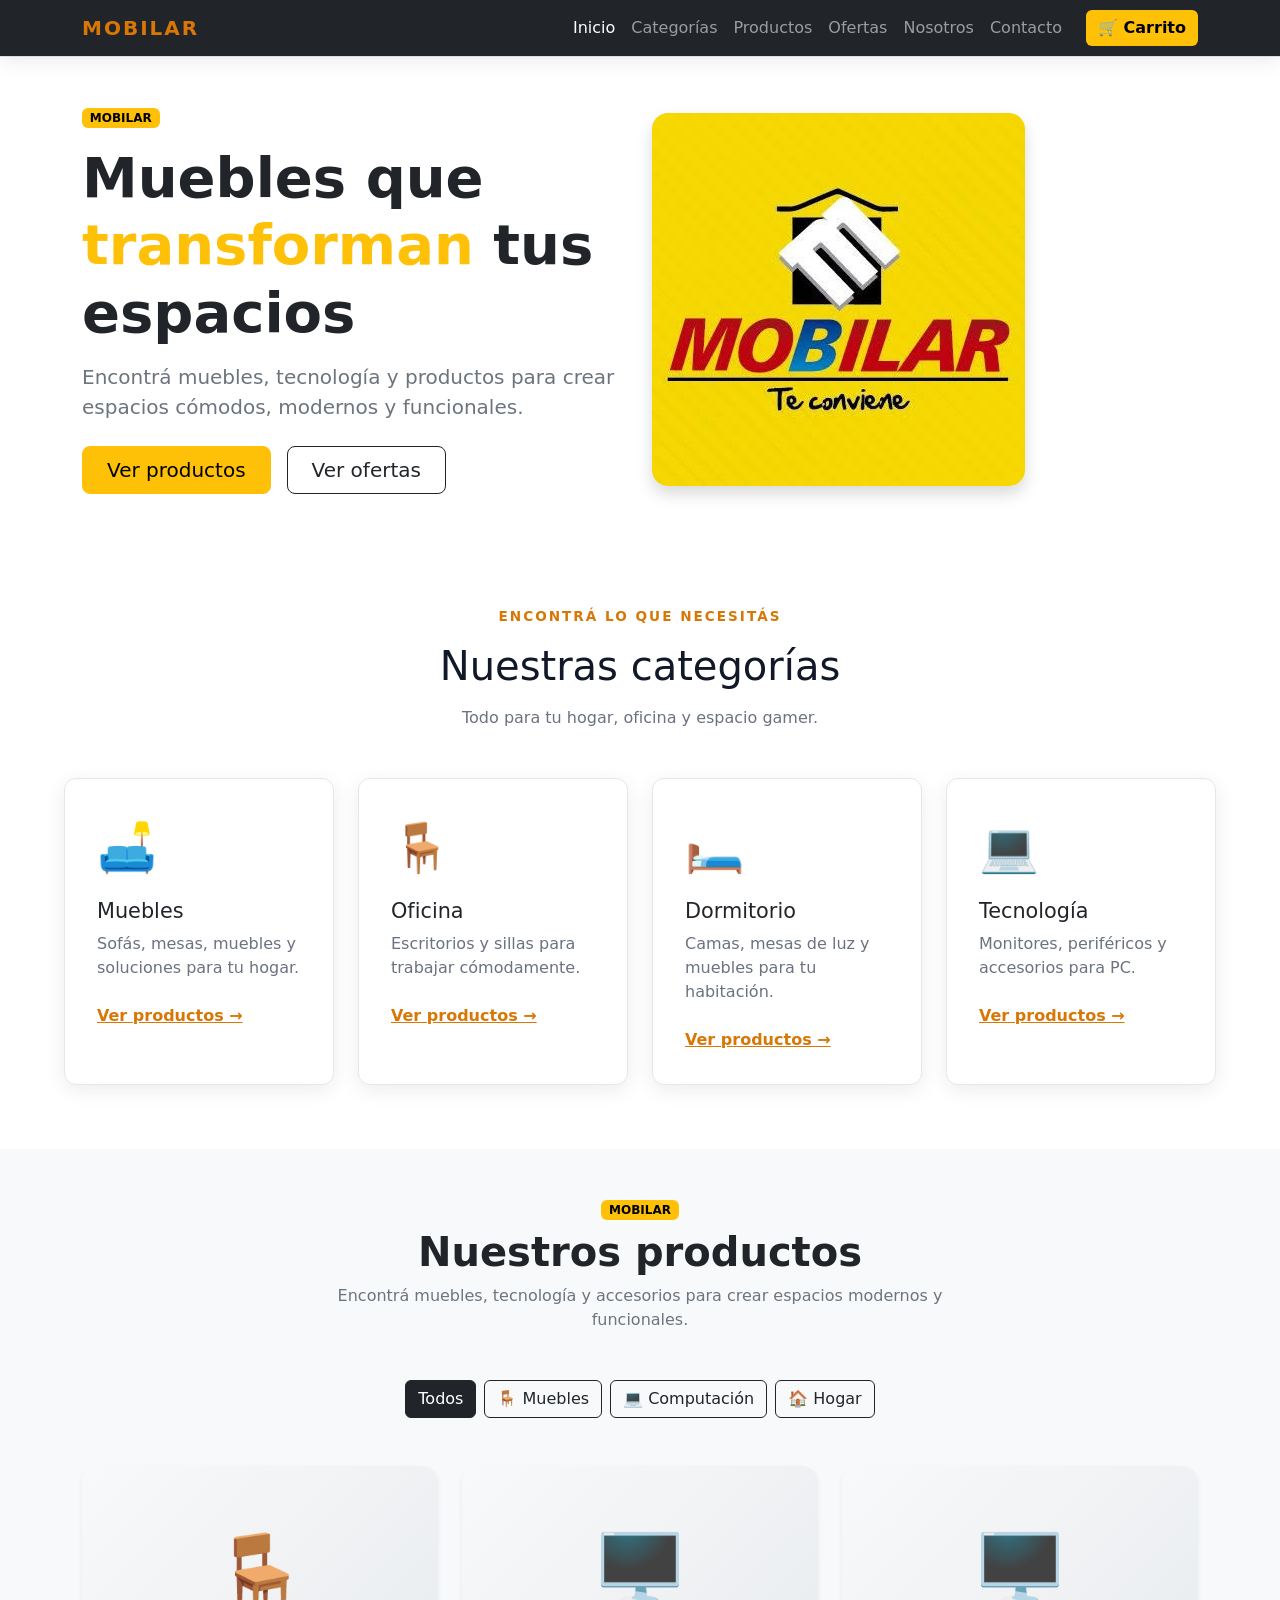
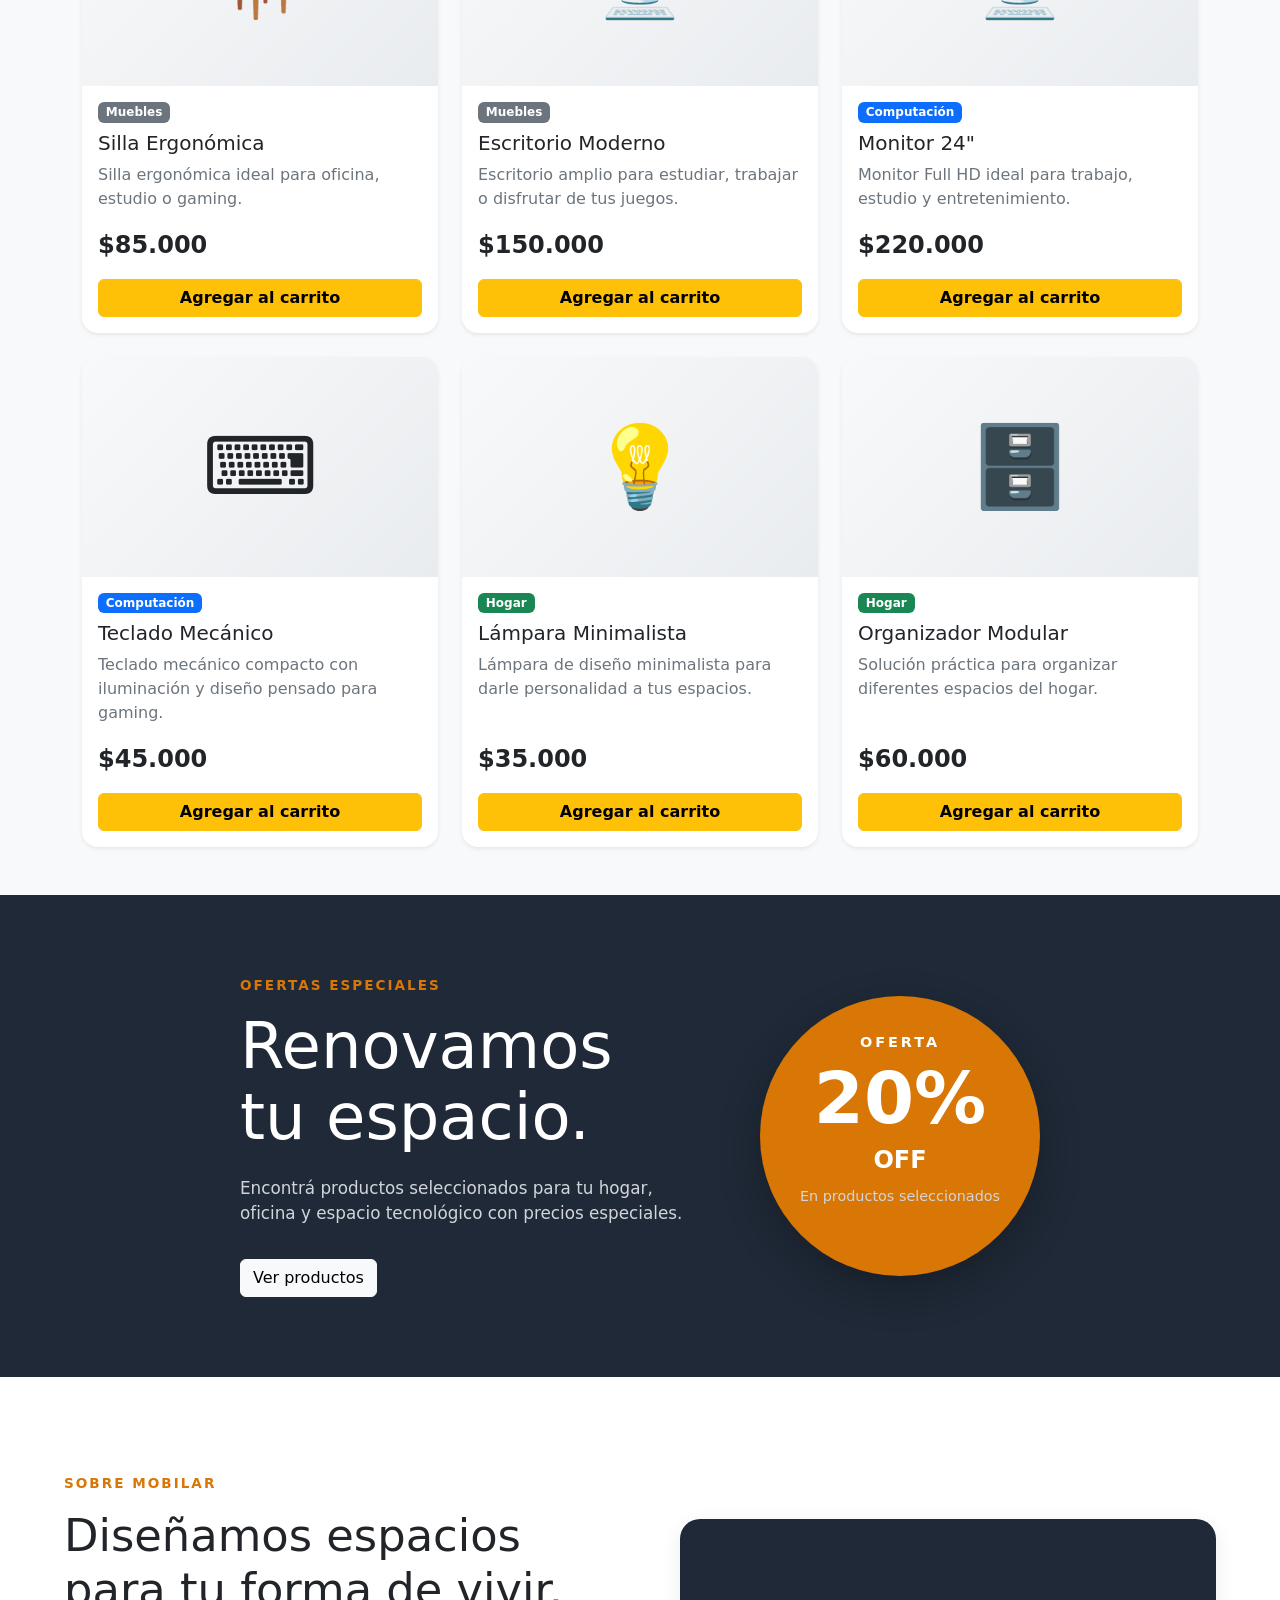
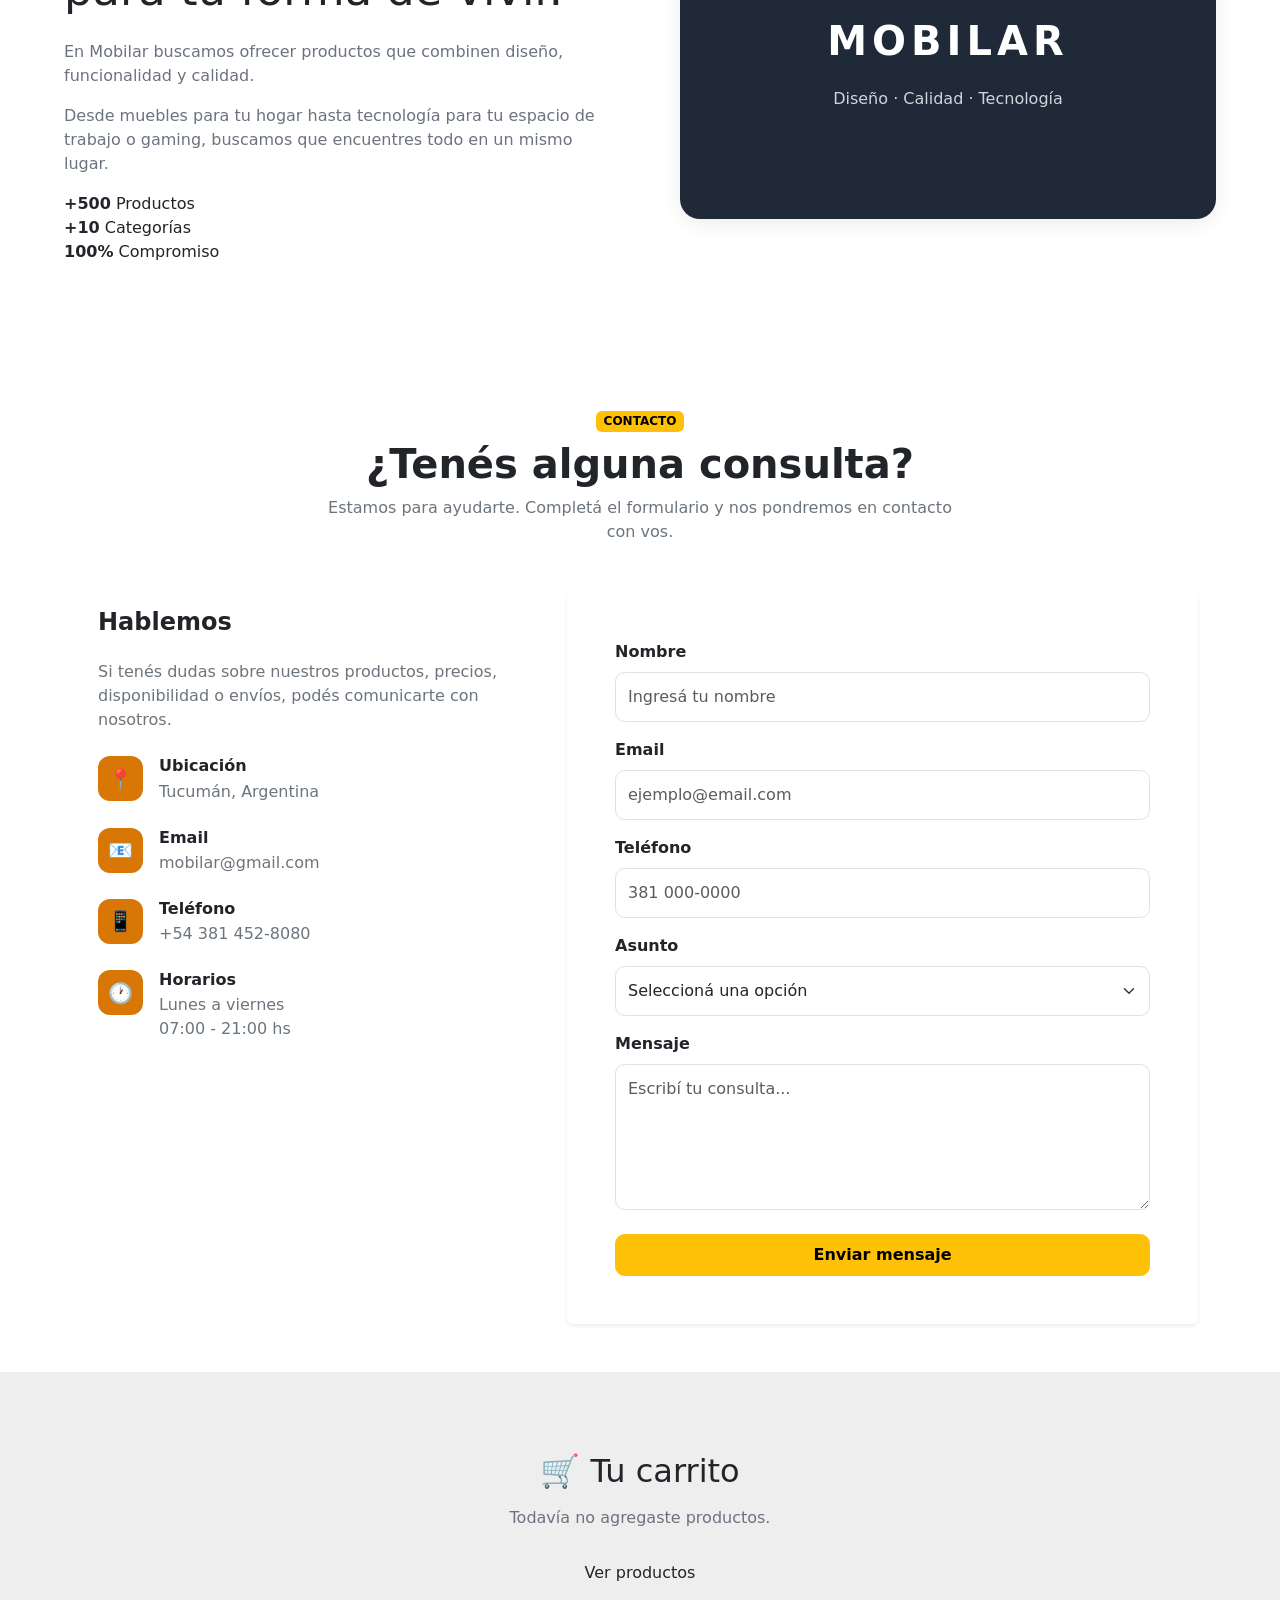
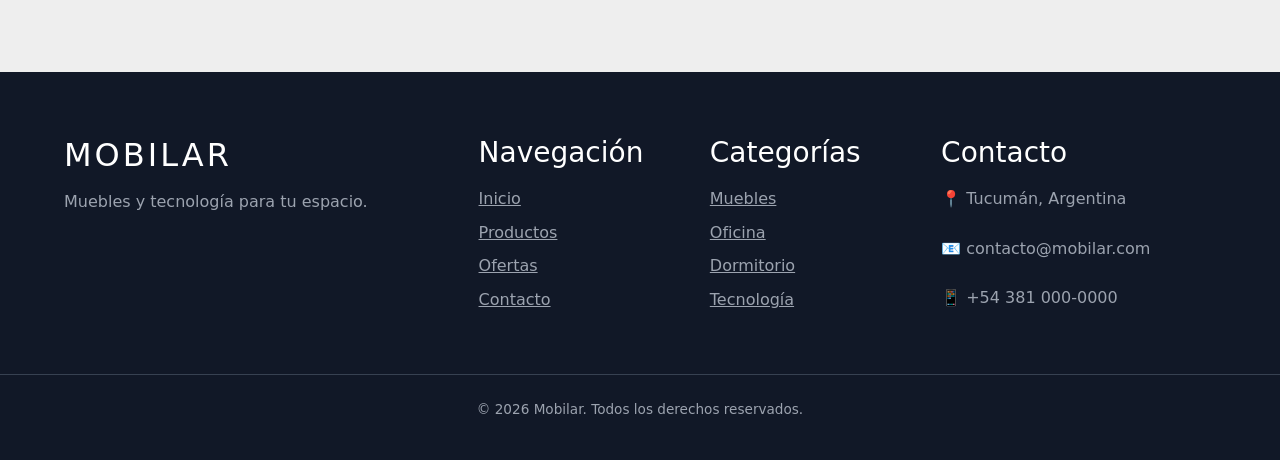
==== index.html @ 34ec6f5f "Refactorizar formulario de contacto con Bootstrap" ====
<!DOCTYPE html>

<html lang="es">
<head>
    <meta charset="UTF-8">
    <meta name="viewport" content="width=device-width, initial-scale=1.0">


<meta name="description" content="Mobilar - Muebles, tecnología y productos para tu hogar y espacio de trabajo.">
<meta name="keywords" content="muebles, escritorios, sillas, tecnología, computación, Mobilar">
<meta name="author" content="Equipo Mobilar">

<title>Mobilar | Muebles y Tecnología</title>

<link rel="stylesheet" href="style.css">

<link
    href="https://cdn.jsdelivr.net/npm/bootstrap@5.3.3/dist/css/bootstrap.min.css"
    rel="stylesheet"
>

</head>

<body>


<!--  HEADER  -->

<header class="header">

    <!-- ==================== NAVBAR ==================== -->

<nav class="navbar navbar-expand-lg bg-dark navbar-dark sticky-top">


<div class="container">

    <!-- Logo -->

    <a
        class="navbar-brand fw-bold"
        href="#inicio"
    >
        MOBILAR
    </a>


    <!-- Botón responsive -->

    <button
        class="navbar-toggler"
        type="button"
        data-bs-toggle="collapse"
        data-bs-target="#navbarMobilar"
        aria-controls="navbarMobilar"
        aria-expanded="false"
        aria-label="Abrir navegación"
    >

        <span class="navbar-toggler-icon"></span>

    </button>


    <!-- Menú -->

    <div
        class="collapse navbar-collapse"
        id="navbarMobilar"
    >

        <ul class="navbar-nav ms-auto mb-2 mb-lg-0">

            <li class="nav-item">

                <a
                    class="nav-link active"
                    aria-current="page"
                    href="#inicio"
                >
                    Inicio
                </a>

            </li>


            <li class="nav-item">

                <a
                    class="nav-link"
                    href="#categorias"
                >
                    Categorías
                </a>

            </li>


            <li class="nav-item">

                <a
                    class="nav-link"
                    href="#productos"
                >
                    Productos
                </a>

            </li>


            <li class="nav-item">

                <a
                    class="nav-link"
                    href="#ofertas"
                >
                    Ofertas
                </a>

            </li>


            <li class="nav-item">

                <a
                    class="nav-link"
                    href="#nosotros"
                >
                    Nosotros
                </a>

            </li>


            <li class="nav-item">

                <a
                    class="nav-link"
                    href="#contacto"
                >
                    Contacto
                </a>

            </li>

        </ul>


        <!-- Carrito -->

        <a
            href="#carrito"
            class="btn btn-warning ms-lg-3"
        >
            🛒 Carrito
        </a>

    </div>

</div>


</nav>


</header>


<!--  MAIN  -->

<main>

    <!--  HERO  -->

    <section
    id="inicio"
    class="py-5"
>


<div class="container">

    <div
        class="row align-items-center min-vh-75"
    >

        <!-- Texto -->

        <div
            class="col-lg-6 text-center text-lg-start"
        >

            <span
                class="badge text-bg-warning mb-3"
            >
                MOBILAR
            </span>


            <h1 class="display-4 fw-bold mb-3">

                Muebles que
                <span class="text-warning">
                    transforman
                </span>
                tus espacios

            </h1>


            <p
                class="lead text-secondary mb-4"
            >
                Encontrá muebles, tecnología y productos
                para crear espacios cómodos, modernos y
                funcionales.
            </p>


            <div
                class="d-flex flex-column flex-sm-row gap-3 justify-content-center justify-content-lg-start"
            >

                <a
                    href="#productos"
                    class="btn btn-warning btn-lg px-4"
                >
                    Ver productos
                </a>


                <a
                    href="#ofertas"
                    class="btn btn-outline-dark btn-lg px-4"
                >
                    Ver ofertas
                </a>

            </div>

        </div>


        <!-- Imagen -->

        <div
            class="col-lg-6 mt-5 mt-lg-0"
        >

            <div
                class="text-center"
            >

                <img
                    src="img/muebles/muebles.jpg"
                    alt="Muebles modernos de Mobilar"
                    class="img-fluid rounded-4 shadow"
                >

            </div>

        </div>

    </div>

</div>


</section>



    <!--  CATEGORÍAS  -->

    <section id="categorias" class="section categories-section">

        <div class="section-header">

            <p class="section-subtitle">
                ENCONTRÁ LO QUE NECESITÁS
            </p>

            <h2>
                Nuestras categorías
            </h2>

            <p>
                Todo para tu hogar, oficina y espacio gamer.
            </p>

        </div>


        <div class="categories">

            <article class="category-card">

                <div class="category-icon">
                    🛋️
                </div>

                <h3>
                    Muebles
                </h3>

                <p>
                    Sofás, mesas, muebles y soluciones para tu hogar.
                </p>

                <a href="#productos">
                    Ver productos →
                </a>

            </article>


            <article class="category-card">

                <div class="category-icon">
                    🪑
                </div>

                <h3>
                    Oficina
                </h3>

                <p>
                    Escritorios y sillas para trabajar cómodamente.
                </p>

                <a href="#productos">
                    Ver productos →
                </a>

            </article>


            <article class="category-card">

                <div class="category-icon">
                    🛏️
                </div>

                <h3>
                    Dormitorio
                </h3>

                <p>
                    Camas, mesas de luz y muebles para tu habitación.
                </p>

                <a href="#productos">
                    Ver productos →
                </a>

            </article>


            <article class="category-card">

                <div class="category-icon">
                    💻
                </div>

                <h3>
                    Tecnología
                </h3>

                <p>
                    Monitores, periféricos y accesorios para PC.
                </p>

                <a href="#productos">
                    Ver productos →
                </a>

            </article>

        </div>

    </section>


    <!--  PRODUCTOS  -->

    <section
    id="productos"
    class="py-5 bg-light"
>


<div class="container">

    <!-- Título -->

    <div class="text-center mb-5">

        <span class="badge text-bg-warning mb-2">
            MOBILAR
        </span>

        <h2 class="display-6 fw-bold">
            Nuestros productos
        </h2>

        <p class="text-secondary mx-auto productos-descripcion">
            Encontrá muebles, tecnología y accesorios
            para crear espacios modernos y funcionales.
        </p>

    </div>


    <!-- Categorías -->

    <div
        class="d-flex flex-wrap justify-content-center gap-2 mb-5"
    >

        <button
            type="button"
            class="btn btn-dark"
            data-categoria="todos"
        >
            Todos
        </button>


        <button
            type="button"
            class="btn btn-outline-dark"
            data-categoria="muebles"
        >
            🪑 Muebles
        </button>


        <button
            type="button"
            class="btn btn-outline-dark"
            data-categoria="computacion"
        >
            💻 Computación
        </button>


        <button
            type="button"
            class="btn btn-outline-dark"
            data-categoria="hogar"
        >
            🏠 Hogar
        </button>

    </div>


    <!-- Productos -->

    <div class="row g-4">


        <!-- Producto 1 -->

        <article
            class="col-12 col-sm-6 col-lg-4 producto"
            data-categoria="muebles"
        >

            <div class="card h-100 shadow-sm">

                <div
                    class="producto-imagen d-flex align-items-center justify-content-center"
                >

                    <span aria-hidden="true">
                        🪑
                    </span>

                </div>


                <div class="card-body d-flex flex-column">

                    <span
                        class="badge text-bg-secondary align-self-start mb-2"
                    >
                        Muebles
                    </span>


                    <h3 class="card-title h5">
                        Silla Ergonómica
                    </h3>


                    <p class="card-text text-secondary">
                        Silla ergonómica ideal para oficina,
                        estudio o gaming.
                    </p>


                    <div class="mt-auto">

                        <p class="fs-4 fw-bold mb-3">
                            $85.000
                        </p>


                        <button
                            type="button"
                            class="btn btn-warning w-100"
                        >
                            Agregar al carrito
                        </button>

                    </div>

                </div>

            </div>

        </article>


        <!-- Producto 2 -->

        <article
            class="col-12 col-sm-6 col-lg-4 producto"
            data-categoria="muebles"
        >

            <div class="card h-100 shadow-sm">

                <div
                    class="producto-imagen d-flex align-items-center justify-content-center"
                >

                    <span aria-hidden="true">
                        🖥️
                    </span>

                </div>


                <div class="card-body d-flex flex-column">

                    <span
                        class="badge text-bg-secondary align-self-start mb-2"
                    >
                        Muebles
                    </span>


                    <h3 class="card-title h5">
                        Escritorio Moderno
                    </h3>


                    <p class="card-text text-secondary">
                        Escritorio amplio para estudiar,
                        trabajar o disfrutar de tus juegos.
                    </p>


                    <div class="mt-auto">

                        <p class="fs-4 fw-bold mb-3">
                            $150.000
                        </p>


                        <button
                            type="button"
                            class="btn btn-warning w-100"
                        >
                            Agregar al carrito
                        </button>

                    </div>

                </div>

            </div>

        </article>


        <!-- Producto 3 -->

        <article
            class="col-12 col-sm-6 col-lg-4 producto"
            data-categoria="computacion"
        >

            <div class="card h-100 shadow-sm">

                <div
                    class="producto-imagen d-flex align-items-center justify-content-center"
                >

                    <span aria-hidden="true">
                        🖥️
                    </span>

                </div>


                <div class="card-body d-flex flex-column">

                    <span
                        class="badge text-bg-primary align-self-start mb-2"
                    >
                        Computación
                    </span>


                    <h3 class="card-title h5">
                        Monitor 24"
                    </h3>


                    <p class="card-text text-secondary">
                        Monitor Full HD ideal para trabajo,
                        estudio y entretenimiento.
                    </p>


                    <div class="mt-auto">

                        <p class="fs-4 fw-bold mb-3">
                            $220.000
                        </p>


                        <button
                            type="button"
                            class="btn btn-warning w-100"
                        >
                            Agregar al carrito
                        </button>

                    </div>

                </div>

            </div>

        </article>


        <!-- Producto 4 -->

        <article
            class="col-12 col-sm-6 col-lg-4 producto"
            data-categoria="computacion"
        >

            <div class="card h-100 shadow-sm">

                <div
                    class="producto-imagen d-flex align-items-center justify-content-center"
                >

                    <span aria-hidden="true">
                        ⌨️
                    </span>

                </div>


                <div class="card-body d-flex flex-column">

                    <span
                        class="badge text-bg-primary align-self-start mb-2"
                    >
                        Computación
                    </span>


                    <h3 class="card-title h5">
                        Teclado Mecánico
                    </h3>


                    <p class="card-text text-secondary">
                        Teclado mecánico compacto con iluminación
                        y diseño pensado para gaming.
                    </p>


                    <div class="mt-auto">

                        <p class="fs-4 fw-bold mb-3">
                            $45.000
                        </p>


                        <button
                            type="button"
                            class="btn btn-warning w-100"
                        >
                            Agregar al carrito
                        </button>

                    </div>

                </div>

            </div>

        </article>


        <!-- Producto 5 -->

        <article
            class="col-12 col-sm-6 col-lg-4 producto"
            data-categoria="hogar"
        >

            <div class="card h-100 shadow-sm">

                <div
                    class="producto-imagen d-flex align-items-center justify-content-center"
                >

                    <span aria-hidden="true">
                        💡
                    </span>

                </div>


                <div class="card-body d-flex flex-column">

                    <span
                        class="badge text-bg-success align-self-start mb-2"
                    >
                        Hogar
                    </span>


                    <h3 class="card-title h5">
                        Lámpara Minimalista
                    </h3>


                    <p class="card-text text-secondary">
                        Lámpara de diseño minimalista para
                        darle personalidad a tus espacios.
                    </p>


                    <div class="mt-auto">

                        <p class="fs-4 fw-bold mb-3">
                            $35.000
                        </p>


                        <button
                            type="button"
                            class="btn btn-warning w-100"
                        >
                            Agregar al carrito
                        </button>

                    </div>

                </div>

            </div>

        </article>


        <!-- Producto 6 -->

        <article
            class="col-12 col-sm-6 col-lg-4 producto"
            data-categoria="hogar"
        >

            <div class="card h-100 shadow-sm">

                <div
                    class="producto-imagen d-flex align-items-center justify-content-center"
                >

                    <span aria-hidden="true">
                        🗄️
                    </span>

                </div>


                <div class="card-body d-flex flex-column">

                    <span
                        class="badge text-bg-success align-self-start mb-2"
                    >
                        Hogar
                    </span>


                    <h3 class="card-title h5">
                        Organizador Modular
                    </h3>


                    <p class="card-text text-secondary">
                        Solución práctica para organizar
                        diferentes espacios del hogar.
                    </p>


                    <div class="mt-auto">

                        <p class="fs-4 fw-bold mb-3">
                            $60.000
                        </p>


                        <button
                            type="button"
                            class="btn btn-warning w-100"
                        >
                            Agregar al carrito
                        </button>

                    </div>

                </div>

            </div>

        </article>

    </div>

</div>


</section>


    <!--  OFERTAS  -->

<section id="ofertas" class="offers-section">


<div class="offer-content">

    <div class="offer-text">

        <p class="section-subtitle">
            OFERTAS ESPECIALES
        </p>

        <h2>
            Renovamos tu espacio.
        </h2>

        <p>
            Encontrá productos seleccionados para tu hogar,
            oficina y espacio tecnológico con precios especiales.
        </p>

        <a href="#productos" class="btn btn-light">
            Ver productos
        </a>

    </div>


    <div class="offer-highlight">

        <span class="offer-label">
            OFERTA
        </span>

        <strong>
            20%
        </strong>

        <span>
            OFF
        </span>

        <p>
            En productos seleccionados
        </p>

    </div>

</div>


</section>




    <!--  NOSOTROS  -->

<section id="nosotros" class="section about-section">


<div class="about-content">

    <div class="about-text">

        <p class="section-subtitle">
            SOBRE MOBILAR
        </p>

        <h2>
            Diseñamos espacios para tu forma de vivir.
        </h2>

        <p>
            En Mobilar buscamos ofrecer productos que combinen
            diseño, funcionalidad y calidad.
        </p>

        <p>
            Desde muebles para tu hogar hasta tecnología para
            tu espacio de trabajo o gaming, buscamos que
            encuentres todo en un mismo lugar.
        </p>

        <div class="about-stats">

            <div class="stat">
                <strong>+500</strong>
                <span>Productos</span>
            </div>

            <div class="stat">
                <strong>+10</strong>
                <span>Categorías</span>
            </div>

            <div class="stat">
                <strong>100%</strong>
                <span>Compromiso</span>
            </div>

        </div>

    </div>


    <div class="about-box">

        <span>
            MOBILAR
        </span>

        <p>
            Diseño · Calidad · Tecnología
        </p>

    </div>

</div>


</section>



    <!--  CONTACTO  -->

    <section
    id="contacto"
    class="py-5"
>

<div class="container">

    <!-- Encabezado -->

    <div class="text-center mb-5">

        <span class="badge text-bg-warning mb-2">
            CONTACTO
        </span>

        <h2 class="display-6 fw-bold">
            ¿Tenés alguna consulta?
        </h2>

        <p class="text-secondary mx-auto contacto-descripcion">
            Estamos para ayudarte. Completá el formulario
            y nos pondremos en contacto con vos.
        </p>

    </div>


    <div class="row g-5 align-items-start">


        <!-- Información de contacto -->

        <div class="col-12 col-lg-5">

            <div class="contacto-info">

                <h3 class="h4 fw-bold mb-4">
                    Hablemos
                </h3>

                <p class="text-secondary mb-4">
                    Si tenés dudas sobre nuestros productos,
                    precios, disponibilidad o envíos,
                    podés comunicarte con nosotros.
                </p>


                <!-- Ubicación -->

                <div class="d-flex gap-3 mb-4">

                    <div class="contacto-icono">
                        📍
                    </div>

                    <div>

                        <h4 class="h6 fw-bold mb-1">
                            Ubicación
                        </h4>

                        <p class="text-secondary mb-0">
                            Tucumán, Argentina
                        </p>

                    </div>

                </div>


                <!-- Email -->

                <div class="d-flex gap-3 mb-4">

                    <div class="contacto-icono">
                        📧
                    </div>

                    <div>

                        <h4 class="h6 fw-bold mb-1">
                            Email
                        </h4>

                        <p class="text-secondary mb-0">
                            mobilar@gmail.com
                        </p>

                    </div>

                </div>


                <!-- Teléfono -->

                <div class="d-flex gap-3 mb-4">

                    <div class="contacto-icono">
                        📱
                    </div>

                    <div>

                        <h4 class="h6 fw-bold mb-1">
                            Teléfono
                        </h4>

                        <p class="text-secondary mb-0">
                            +54 381 452-8080
                        </p>

                    </div>

                </div>


                <!-- Horarios -->

                <div class="d-flex gap-3">

                    <div class="contacto-icono">
                        🕐
                    </div>

                    <div>

                        <h4 class="h6 fw-bold mb-1">
                            Horarios
                        </h4>

                        <p class="text-secondary mb-0">
                            Lunes a viernes
                        </p>

                        <p class="text-secondary mb-0">
                            07:00 - 21:00 hs
                        </p>

                    </div>

                </div>

            </div>

        </div>


        <!-- Formulario -->

        <div class="col-12 col-lg-7">

            <div class="card border-0 shadow-sm contacto-card">

                <div class="card-body p-4 p-md-5">

                    <form id="form-contacto">


                        <!-- Nombre -->

                        <div class="mb-3">

                            <label
                                for="nombre"
                                class="form-label fw-semibold"
                            >
                                Nombre
                            </label>

                            <input
                                type="text"
                                class="form-control"
                                id="nombre"
                                name="nombre"
                                placeholder="Ingresá tu nombre"
                            >

                        </div>


                        <!-- Email -->

                        <div class="mb-3">

                            <label
                                for="email"
                                class="form-label fw-semibold"
                            >
                                Email
                            </label>

                            <input
                                type="email"
                                class="form-control"
                                id="email"
                                name="email"
                                placeholder="ejemplo@email.com"
                            >

                        </div>


                        <!-- Teléfono -->

                        <div class="mb-3">

                            <label
                                for="telefono"
                                class="form-label fw-semibold"
                            >
                                Teléfono
                            </label>

                            <input
                                type="tel"
                                class="form-control"
                                id="telefono"
                                name="telefono"
                                placeholder="381 000-0000"
                            >

                        </div>


                        <!-- Asunto -->

                        <div class="mb-3">

                            <label
                                for="asunto"
                                class="form-label fw-semibold"
                            >
                                Asunto
                            </label>

                            <select
                                class="form-select"
                                id="asunto"
                                name="asunto"
                            >

                                <option selected disabled>
                                    Seleccioná una opción
                                </option>

                                <option value="producto">
                                    Consulta sobre un producto
                                </option>

                                <option value="precio">
                                    Consulta sobre precios
                                </option>

                                <option value="envio">
                                    Consulta sobre envíos
                                </option>

                                <option value="otro">
                                    Otra consulta
                                </option>

                            </select>

                        </div>


                        <!-- Mensaje -->

                        <div class="mb-4">

                            <label
                                for="mensaje"
                                class="form-label fw-semibold"
                            >
                                Mensaje
                            </label>

                            <textarea
                                class="form-control"
                                id="mensaje"
                                name="mensaje"
                                rows="5"
                                placeholder="Escribí tu consulta..."
                            ></textarea>

                        </div>


                        <!-- Botón -->

                        <button
                            type="submit"
                            class="btn btn-warning w-100 py-2 fw-bold"
                        >
                            Enviar mensaje
                        </button>

                    </form>

                </div>

            </div>

        </div>

    </div>

</div>


</section>



    <!--  CARRITO  -->

    <section id="carrito" class="cart-section">

        <div class="cart-content">

            <h2>
                🛒 Tu carrito
            </h2>

            <p>
                Todavía no agregaste productos.
            </p>

            <a href="#productos" class="btn">
                Ver productos
            </a>

        </div>

    </section>

</main>


<!--  FOOTER  -->

<footer class="footer">

    <div class="footer-content">

        <div class="footer-brand">

            <h2>
                MOBILAR
            </h2>

            <p>
                Muebles y tecnología para tu espacio.
            </p>

        </div>


        <div class="footer-links">

            <h3>
                Navegación
            </h3>

            <a href="#inicio">Inicio</a>
            <a href="#productos">Productos</a>
            <a href="#ofertas">Ofertas</a>
            <a href="#contacto">Contacto</a>

        </div>


        <div class="footer-links">

            <h3>
                Categorías
            </h3>

            <a href="#productos">Muebles</a>
            <a href="#productos">Oficina</a>
            <a href="#productos">Dormitorio</a>
            <a href="#productos">Tecnología</a>

        </div>


        <div class="footer-contact">

            <h3>
                Contacto
            </h3>

            <p>
                📍 Tucumán, Argentina
            </p>

            <p>
                📧 contacto@mobilar.com
            </p>

            <p>
                📱 +54 381 000-0000
            </p>

        </div>

    </div>


    <div class="footer-bottom">

        <p>
            © 2026 Mobilar. Todos los derechos reservados.
        </p>

    </div>

</footer>

<script
    src="https://cdn.jsdelivr.net/npm/bootstrap@5.3.3/dist/js/bootstrap.bundle.min.js">
</script>


</body>
</html>
---- style.css ----
/*  VARIABLES  */

:root {


--color-primary: #1f2937;
--color-primary-dark: #111827;
--color-secondary: #d97706;
--color-secondary-light: #f59e0b;

--color-background: #f8f7f4;
--color-white: #ffffff;
--color-text: #222222;
--color-text-light: #6b7280;

--color-border: #e5e7eb;

--spacing-xs: 0.5rem;
--spacing-sm: 1rem;
--spacing-md: 1.5rem;
--spacing-lg: 2rem;
--spacing-xl: 4rem;

--border-radius: 12px;
--border-radius-large: 20px;

--shadow: 0 5px 20px rgba(0, 0, 0, 0.08);
--shadow-hover: 0 10px 30px rgba(0, 0, 0, 0.14);

--transition: 0.3s ease;


}

/*  RESET  */

* {
  margin: 0;
  padding: 0;
  box-sizing: border-box;
  }

html {
scroll-behavior: smooth;
}

body {
font-family: Arial, Helvetica, sans-serif;
background-color: var(--color-background);
color: var(--color-text);
line-height: 1.6;
}

a {
text-decoration: none;
color: inherit;
}

ul {
list-style: none;
}

img {
max-width: 100%;
display: block;
}

/* ==================== HEADER ==================== */

.header {
width: 100%;
background-color: var(--color-white);
border-bottom: 1px solid var(--color-border);
position: sticky;
top: 0;
z-index: 1000;
}

/*
.navbar {
width: 90%;
max-width: 1200px;
min-height: 75px;
margin: 0 auto;


display: flex;
align-items: center;
justify-content: space-between;
gap: var(--spacing-md);


}
*/

.logo {
font-size: 1.5rem;
font-weight: 800;
letter-spacing: 2px;
color: var(--color-primary);
}

.nav-links {
display: flex;
align-items: center;
gap: 1.5rem;
}

.nav-links a {
font-size: 0.95rem;
font-weight: 600;
transition: var(--transition);
}

.nav-links a:hover {
color: var(--color-secondary);
}

.cart {
padding: 0.6rem 1rem;
background-color: var(--color-primary);
color: var(--color-white);
border-radius: 8px;
transition: var(--transition);
}

.cart:hover {
background-color: var(--color-secondary);
}


/*  HERO  */

.hero {
width: 90%;
max-width: 1200px;
min-height: 80vh;
margin: 0 auto;

display: flex;
align-items: center;
justify-content: space-between;
gap: 4rem;


}

.hero-content {
flex: 1;
}

.hero-subtitle,
.section-subtitle {
color: var(--color-secondary);
font-size: 0.85rem;
font-weight: 800;
letter-spacing: 2px;
margin-bottom: var(--spacing-sm);
}

.hero h1 {
font-size: clamp(3rem, 6vw, 5.5rem);
line-height: 1.05;
color: var(--color-primary-dark);
margin-bottom: var(--spacing-md);
}

.hero-description {
max-width: 500px;
color: var(--color-text-light);
font-size: 1.1rem;
margin-bottom: var(--spacing-lg);
}

.hero-image {
flex: 1;
display: flex;
justify-content: center;
}

.hero-placeholder {
width: 100%;
max-width: 500px;
height: 500px;


display: flex;
align-items: center;
justify-content: center;

background: linear-gradient(
    135deg,
    #e5e7eb,
    #d1d5db
);

border-radius: var(--border-radius-large);

color: var(--color-primary);
font-size: 2rem;
font-weight: 800;
letter-spacing: 4px;

box-shadow: var(--shadow);


}

/*  BOTONES  */

.btn {
display: inline-block;


padding: 0.9rem 1.8rem;

background-color: var(--color-secondary);
color: var(--color-white);

border: 2px solid var(--color-secondary);
border-radius: 8px;

font-weight: 700;

transition: var(--transition);


}

.btn:hover {
background-color: var(--color-primary);
border-color: var(--color-primary);
transform: translateY(-2px);
}

.btn-light {
background-color: var(--color-white);
color: var(--color-primary);
border-color: var(--color-white);
}

.btn-light:hover {
background-color: transparent;
color: var(--color-white);
}

/*  SECCIONES  */

.section {
width: 90%;
max-width: 1200px;
margin: 0 auto;
padding: var(--spacing-xl) 0;
}

.section-header {
text-align: center;
max-width: 700px;
margin: 0 auto 3rem;
}

.section-header h2 {
font-size: 2.5rem;
color: var(--color-primary-dark);
margin-bottom: var(--spacing-sm);
}

.section-header > p:last-child {
color: var(--color-text-light);
}

/*  CATEGORÍAS  */

.categories {
display: flex;
gap: var(--spacing-md);
flex-wrap: wrap;
}

.category-card {
flex: 1 1 240px;


padding: var(--spacing-lg);

background-color: var(--color-white);
border: 1px solid var(--color-border);
border-radius: var(--border-radius);

box-shadow: var(--shadow);

transition: var(--transition);


}

.category-card:hover {
transform: translateY(-5px);
box-shadow: var(--shadow-hover);
}

.category-icon {
font-size: 3rem;
margin-bottom: var(--spacing-sm);
}

.category-card h3 {
font-size: 1.3rem;
margin-bottom: var(--spacing-xs);
}

.category-card p {
color: var(--color-text-light);
margin-bottom: var(--spacing-md);
}

.category-card a {
color: var(--color-secondary);
font-weight: 700;
}

/*  PRODUCTOS  */

.products-section {
max-width: 1400px;
}

.products-grid {
display: grid;


grid-template-columns: repeat(3, 1fr);

gap: var(--spacing-lg);


}

.product-card {
background-color: var(--color-white);
border: 1px solid var(--color-border);
border-radius: var(--border-radius);


overflow: hidden;

box-shadow: var(--shadow);

transition: var(--transition);


}

.product-card:hover {
transform: translateY(-5px);
box-shadow: var(--shadow-hover);
}

.product-image {
width: 100%;
height: 250px;


display: flex;
align-items: center;
justify-content: center;

background-color: #eeeeee;

font-size: 5rem;


}

.product-info {
padding: var(--spacing-md);
}

.product-category {
font-size: 0.8rem;
color: var(--color-secondary);
font-weight: 700;
text-transform: uppercase;
}

.product-info h3 {
font-size: 1.3rem;
margin: 0.4rem 0;
}

.product-info p {
color: var(--color-text-light);
margin-bottom: var(--spacing-md);
}

.product-bottom {
display: flex;
align-items: center;
justify-content: space-between;
gap: var(--spacing-sm);
}

.price {
font-size: 1.2rem;
font-weight: 800;
color: var(--color-primary);
}

.product-btn {
padding: 0.6rem 1rem;


background-color: var(--color-primary);
color: var(--color-white);

border-radius: 6px;

font-size: 0.85rem;
font-weight: 700;

transition: var(--transition);


}

.product-btn:hover {
background-color: var(--color-secondary);
}

/* ==================== OFERTAS ==================== */

.offers-section {
    min-height: 450px;

    display: flex;
    align-items: center;

    padding: 5rem 5%;

    background-color: var(--color-primary);

    color: var(--color-white);
}


.offer-content {
    width: 90%;
    max-width: 1200px;

    margin: 0 auto;

    display: flex;
    align-items: center;
    justify-content: space-between;

    gap: 4rem;
}


.offer-text {
    flex: 1;
}


.offer-text h2 {
    font-size: clamp(2.5rem, 5vw, 4.5rem);

    line-height: 1.05;

    margin-bottom: var(--spacing-md);
}


.offer-text p:not(.section-subtitle) {
    max-width: 600px;

    margin-bottom: var(--spacing-lg);

    color: #d1d5db;

    font-size: 1.05rem;
}


/* OFERTA DESTACADA */

.offer-highlight {
    width: 280px;
    height: 280px;

    flex-shrink: 0;

    display: flex;
    flex-direction: column;

    align-items: center;
    justify-content: center;

    background-color: var(--color-secondary);

    border-radius: 50%;

    box-shadow: 0 15px 40px rgba(0, 0, 0, 0.25);

    text-align: center;
}


.offer-label {
    font-size: 0.9rem;

    font-weight: 800;

    letter-spacing: 3px;
}


.offer-highlight strong {
    font-size: 4.5rem;

    line-height: 1;

    margin: 0.5rem 0;
}


.offer-highlight > span:not(.offer-label) {
    font-size: 1.5rem;

    font-weight: 800;
}


.offer-highlight p {
    margin-top: 0.5rem;

    font-size: 0.9rem;
}

.offer-content {
width: 90%;
max-width: 800px;
margin: 0 auto;
}

.offer-content h2 {
font-size: clamp(2.5rem, 5vw, 4rem);
line-height: 1.1;
margin-bottom: var(--spacing-md);
}

.offer-content p:not(.section-subtitle) {
max-width: 600px;
margin-bottom: var(--spacing-lg);
color: #d1d5db;
}

/*  NOSOTROS  */

.about-section {
padding-top: 6rem;
padding-bottom: 6rem;
}

.about-content {
display: flex;
align-items: center;
gap: 5rem;
}

.about-text {
flex: 1;
}

.about-text h2 {
font-size: 2.8rem;
line-height: 1.2;
margin-bottom: var(--spacing-md);
}

.about-text p:not(.section-subtitle) {
    .about-stats {
    display: flex;

    gap: 2rem;

    margin-top: 2rem;

    padding-top: 2rem;

    border-top: 1px solid var(--color-border);
}


.stat {
    display: flex;

    flex-direction: column;
}


.stat strong {
    font-size: 1.8rem;

    color: var(--color-secondary);
}


.stat span {
    color: var(--color-text-light);

    font-size: 0.85rem;
}
color: var(--color-text-light);
margin-bottom: var(--spacing-sm);
}

.about-box {
flex: 1;


min-height: 300px;

display: flex;
flex-direction: column;
align-items: center;
justify-content: center;

background-color: var(--color-primary);

border-radius: var(--border-radius-large);

color: var(--color-white);

box-shadow: var(--shadow);


}

.about-box span {
font-size: 2.5rem;
font-weight: 800;
letter-spacing: 5px;
}

.about-box p {
color: #d1d5db;
margin-top: var(--spacing-sm);
}

/*  CONTACTO  */

.contact-section {
max-width: 800px;
}

.contact-form {
background-color: var(--color-white);

padding: var(--spacing-lg);

border: 1px solid var(--color-border);
border-radius: var(--border-radius);

box-shadow: var(--shadow);


}

.form-group {
display: flex;
flex-direction: column;


margin-bottom: var(--spacing-md);


}

.form-group label {
margin-bottom: var(--spacing-xs);
font-weight: 700;
}

.form-group input,
.form-group textarea {
width: 100%;


padding: 0.9rem;

border: 1px solid var(--color-border);
border-radius: 8px;

font-family: inherit;
font-size: 1rem;

outline: none;

transition: var(--transition);


}

.form-group input:focus,
.form-group textarea:focus {
border-color: var(--color-secondary);
box-shadow: 0 0 0 3px rgba(217, 119, 6, 0.1);
}

.form-group textarea {
resize: vertical;
}

/*  CARRITO  */

.cart-section {
padding: 5rem 5%;


background-color: #eeeeee;

text-align: center;


}

.cart-content h2 {
font-size: 2rem;
margin-bottom: var(--spacing-sm);
}

.cart-content p {
color: var(--color-text-light);
margin-bottom: var(--spacing-md);
}

/*  FOOTER  */

.footer {
background-color: var(--color-primary-dark);
color: var(--color-white);
padding-top: 4rem;
}

.footer-content {
width: 90%;
max-width: 1200px;
margin: 0 auto;


display: grid;
grid-template-columns: 2fr 1fr 1fr 1.5fr;

gap: 3rem;

padding-bottom: 3rem;


}

.footer-brand h2 {
letter-spacing: 3px;
margin-bottom: var(--spacing-sm);
}

.footer-brand p {
color: #9ca3af;
}

.footer-links,
.footer-contact {
display: flex;
flex-direction: column;
gap: 0.6rem;
}

.footer-links h3,
.footer-contact h3 {
margin-bottom: var(--spacing-xs);
}

.footer-links a {
color: #9ca3af;
transition: var(--transition);
}

.footer-links a:hover {
color: var(--color-secondary-light);
}

.footer-contact p {
color: #9ca3af;
}

.footer-bottom {
border-top: 1px solid #374151;


padding: var(--spacing-md);

text-align: center;

color: #9ca3af;

font-size: 0.85rem;


}

/* 
RESPONSIVE DESIGN
 */

/*  TABLET  */

@media (max-width: 900px) {

        .about-stats {
        justify-content: center;

        flex-wrap: wrap;
    }

.nav-links {
    gap: 0.8rem;
}


.nav-links a {
    font-size: 0.85rem;
}


.hero {
    min-height: auto;
    padding: 5rem 0;
    gap: 2rem;
}


.hero-placeholder {
    height: 400px;
}


.products-grid {
    grid-template-columns: repeat(2, 1fr);
}


.about-content {
    gap: 2rem;
}


.footer-content {
    grid-template-columns: repeat(2, 1fr);
}

}

/*  CELULAR  */

@media (max-width: 650px) {

        .about-stats {
        justify-content: center;

        flex-wrap: wrap;
    }
        .offer-content {
        flex-direction: column;

        text-align: center;
    }


    .offer-highlight {
        width: 220px;
        height: 220px;
    }


    .offer-highlight strong {
        font-size: 3.5rem;
    }

    /*
.navbar {
    flex-wrap: wrap;
    padding: 1rem 0;
}
*/

/*
.nav-links {
    order: 3;

    width: 100%;

    justify-content: center;

    flex-wrap: wrap;

    gap: 0.8rem;

}
*/

.hero {
    flex-direction: column;

    align-items: flex-start;

    padding: 4rem 0;
}


.hero h1 {
    font-size: 3rem;
}


.hero-image {
    width: 100%;
}


.hero-placeholder {
    height: 300px;
}


.section {
    padding: 4rem 0;
}


.section-header h2 {
    font-size: 2rem;
}


.products-grid {
    grid-template-columns: 1fr;
}


.about-content {
    flex-direction: column;
}


.about-text h2 {
    font-size: 2.2rem;
}


.about-box {
    width: 100%;
    min-height: 250px;
}


.footer-content {
    grid-template-columns: 1fr;
}

@media (max-width: 650px) {

        .about-stats {
        justify-content: center;

        flex-wrap: wrap;
    }

        .offer-content {
        flex-direction: column;

        text-align: center;
    }


    .offer-highlight {
        width: 220px;
        height: 220px;
    }


    .offer-highlight strong {
        font-size: 3.5rem;
    }

    .products-tools {
        flex-direction: column;
        align-items: stretch;
    }

    .filter-box {
        min-width: 100%;
    }

}

}

/*  CELULAR PEQUEÑO  */

@media (max-width: 400px) {

        .about-stats {
        justify-content: center;

        flex-wrap: wrap;
    }

    /*
.navbar {
    width: 92%;
}
*/

.nav-links {
    font-size: 0.8rem;
}


.cart {
    font-size: 0.85rem;
}


.hero h1 {
    font-size: 2.5rem;
}


.product-bottom {
    flex-direction: column;
    align-items: flex-start;
}


.product-btn {
    width: 100%;
    text-align: center;
}

@media (max-width: 650px) {

        .about-stats {
        justify-content: center;

        flex-wrap: wrap;
    }

        .offer-content {
        flex-direction: column;

        text-align: center;
    }


    .offer-highlight {
        width: 220px;
        height: 220px;
    }


    .offer-highlight strong {
        font-size: 3.5rem;
    }

    .products-tools {
        flex-direction: column;
        align-items: stretch;
    }

    .filter-box {
        min-width: 100%;
    }

}

}

/*  PRODUCT TOOLS  */

.products-tools {
    display: flex;
    justify-content: space-between;
    align-items: end;
    gap: 2rem;

    margin-bottom: 2rem;
    padding: 1.5rem;

    background-color: var(--color-white);

    border: 1px solid var(--color-border);
    border-radius: var(--border-radius);

    box-shadow: var(--shadow);
}


.search-box,
.filter-box {
    display: flex;
    flex-direction: column;
    gap: 0.5rem;
}


.search-box {
    flex: 1;
}


.search-box label,
.filter-box label {
    font-size: 0.9rem;
    font-weight: 700;
}


.search-box input,
.filter-box select {
    padding: 0.9rem 1rem;

    border: 1px solid var(--color-border);
    border-radius: 8px;

    background-color: var(--color-white);

    font-family: inherit;
    font-size: 1rem;

    outline: none;

    transition: var(--transition);
}


.search-box input:focus,
.filter-box select:focus {
    border-color: var(--color-secondary);

    box-shadow:
        0 0 0 3px rgba(217, 119, 6, 0.1);
}


.filter-box {
    min-width: 220px;
}

/* TP3 - PERSONALIZACIÓN BOOTSTRAP */

.navbar {
    box-shadow: var(--shadow);
}


.navbar-brand {
    letter-spacing: 2px;

    color: var(--color-secondary) !important;
}


.navbar-brand:hover {
    color: #f59e0b !important;
}


.navbar .nav-link {
    transition: var(--transition);
}


.navbar .nav-link:hover {
    color: var(--color-secondary);
}


.navbar .btn-warning {
    font-weight: 700;

    border: none;

    transition: var(--transition);
}


.navbar .btn-warning:hover {
    transform: translateY(-2px);

    box-shadow:
        0 8px 20px rgba(0, 0, 0, 0.2);
}

/* TP3 - PRODUCTOS */


.productos-descripcion {
    max-width: 650px;
}


.producto-imagen {
    min-height: 220px;

    background:
        linear-gradient(
            135deg,
            #f8f9fa,
            #e9ecef
        );

    font-size: 5rem;
}


.producto .card {
    border: none;

    border-radius: 1rem;

    overflow: hidden;

    transition:
        transform 0.3s ease,
        box-shadow 0.3s ease;
}


.producto .card:hover {
    transform: translateY(-6px);

    box-shadow:
        0 15px 35px rgba(0, 0, 0, 0.12) !important;
}


.producto .btn-warning {
    font-weight: 700;
}

/* TP3 - CONTACTO */


.contacto-descripcion {
    max-width: 650px;
}


.contacto-card {
    border-radius: 1rem;
}


.contacto-info {
    padding: 1rem;
}


.contacto-icono {
    width: 45px;
    height: 45px;

    min-width: 45px;

    display: flex;

    align-items: center;
    justify-content: center;

    border-radius: 0.75rem;

    background-color: var(--color-secondary);

    font-size: 1.25rem;
}


#form-contacto .form-control,
#form-contacto .form-select {
    border-radius: 0.6rem;

    padding: 0.75rem;

    border: 1px solid #dee2e6;

    transition:
        border-color 0.2s ease,
        box-shadow 0.2s ease;
}


#form-contacto .form-control:focus,
#form-contacto .form-select:focus {

    border-color: var(--color-secondary);

    box-shadow:
        0 0 0 0.2rem rgba(245, 158, 11, 0.2);
}


#form-contacto textarea {
    resize: vertical;
}


#form-contacto .btn-warning {
    border-radius: 0.6rem;

    transition:
        transform 0.2s ease,
        box-shadow 0.2s ease;
}


#form-contacto .btn-warning:hover {
    transform: translateY(-2px);

    box-shadow:
        0 8px 20px rgba(0, 0, 0, 0.12);
}


@media (max-width: 767.98px) {

    .contacto-info {
        padding: 0;
    }

}
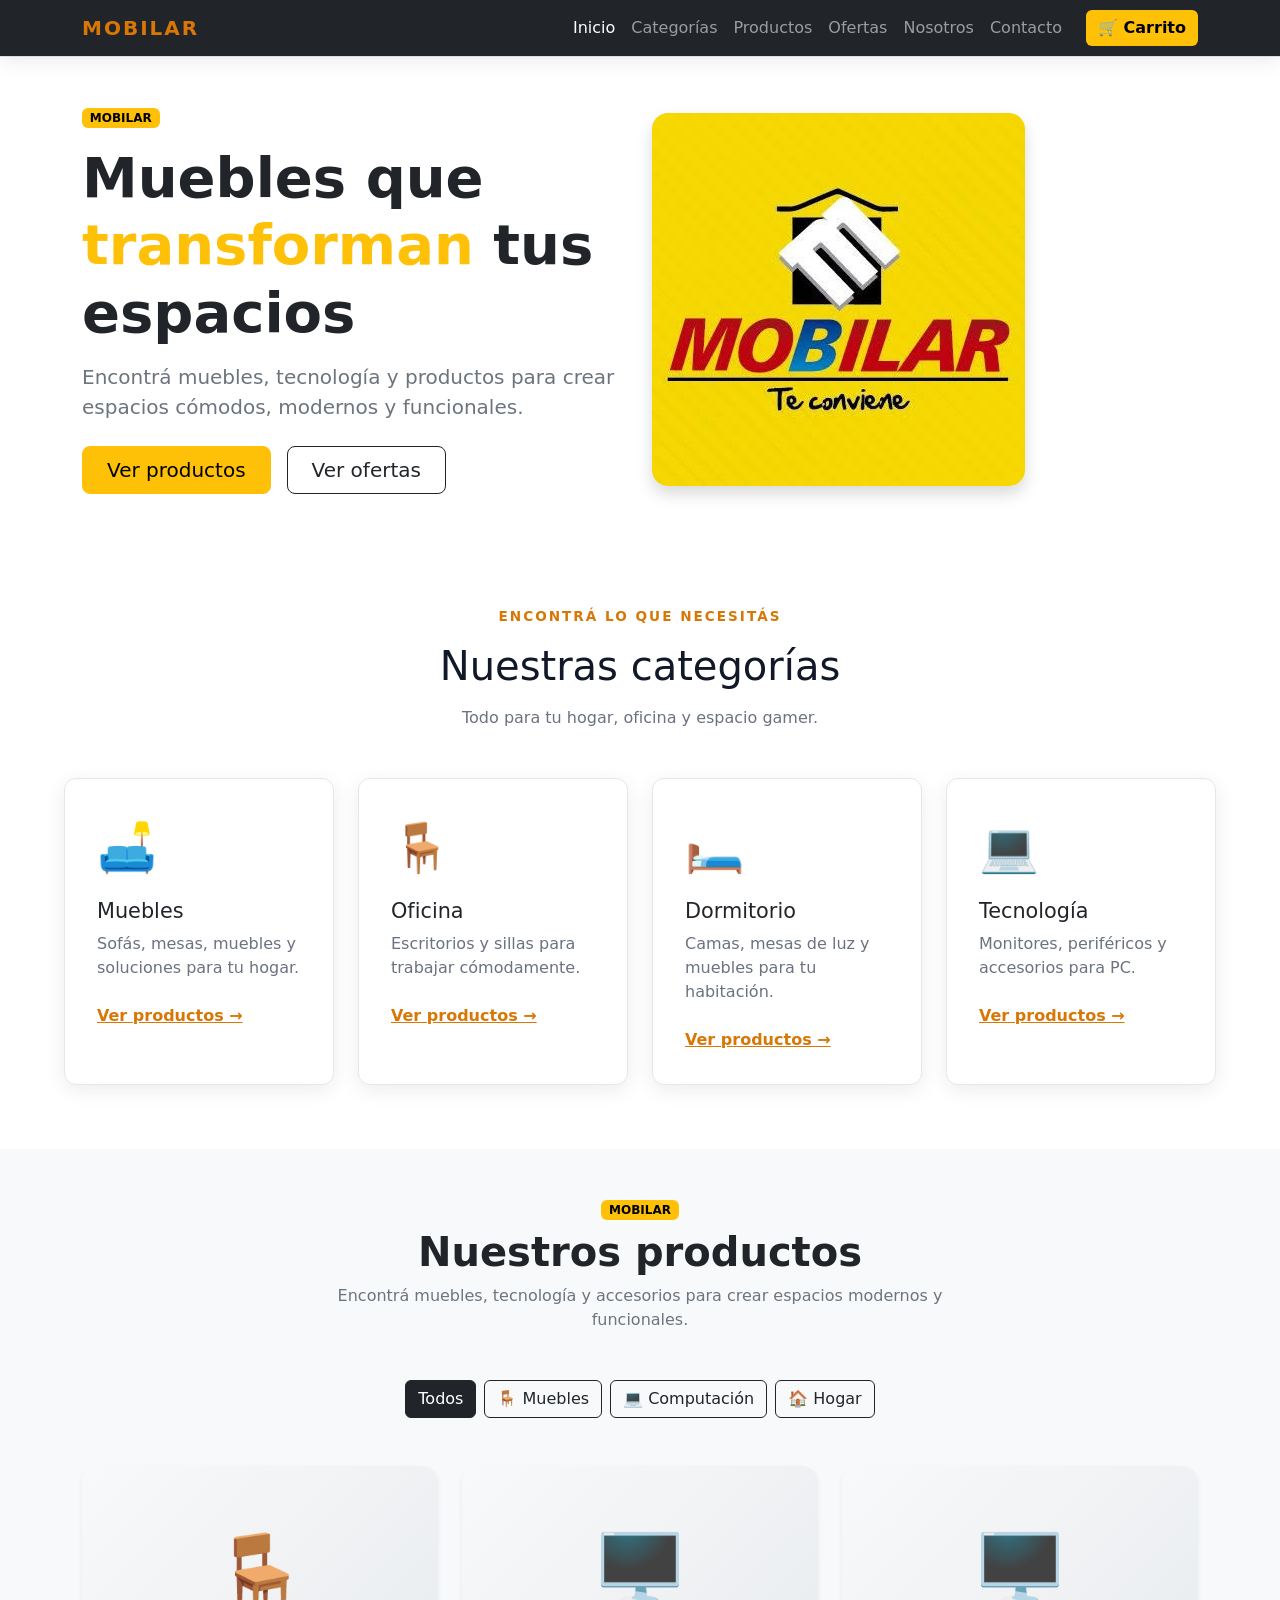
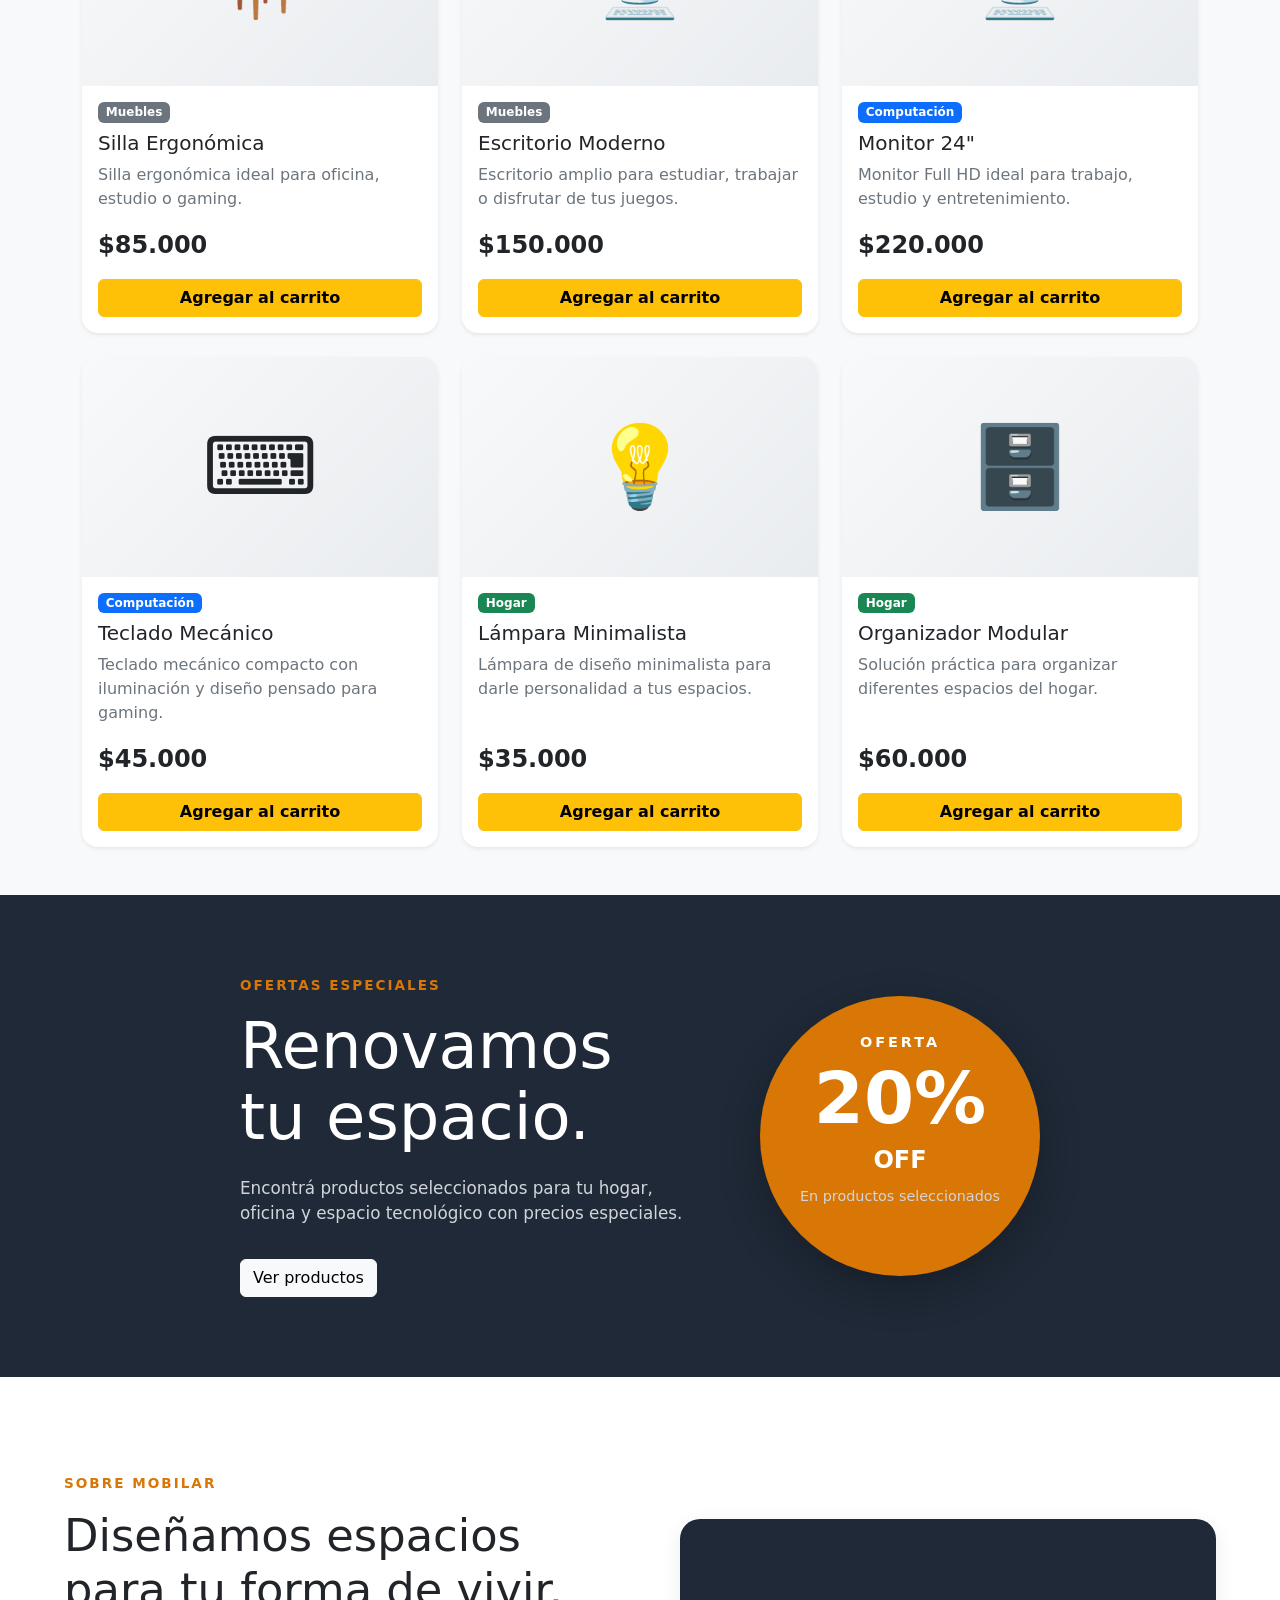
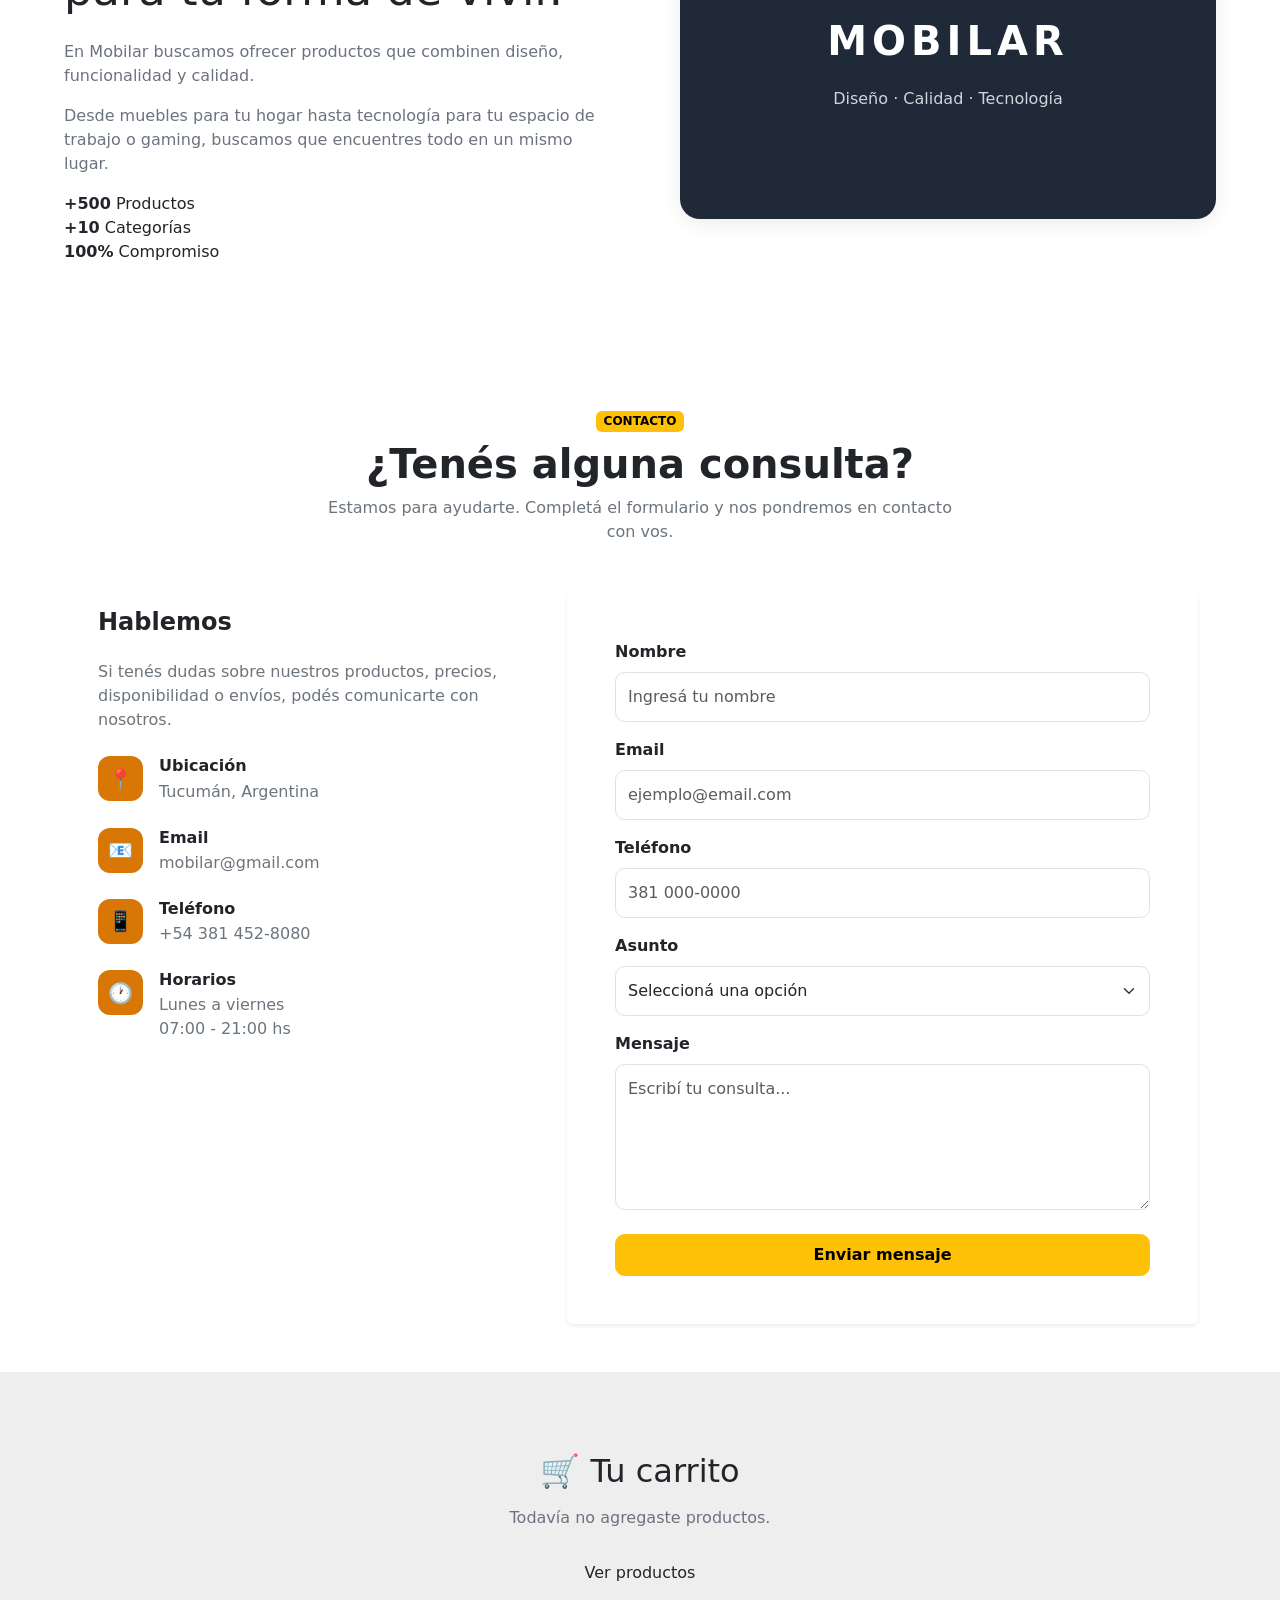
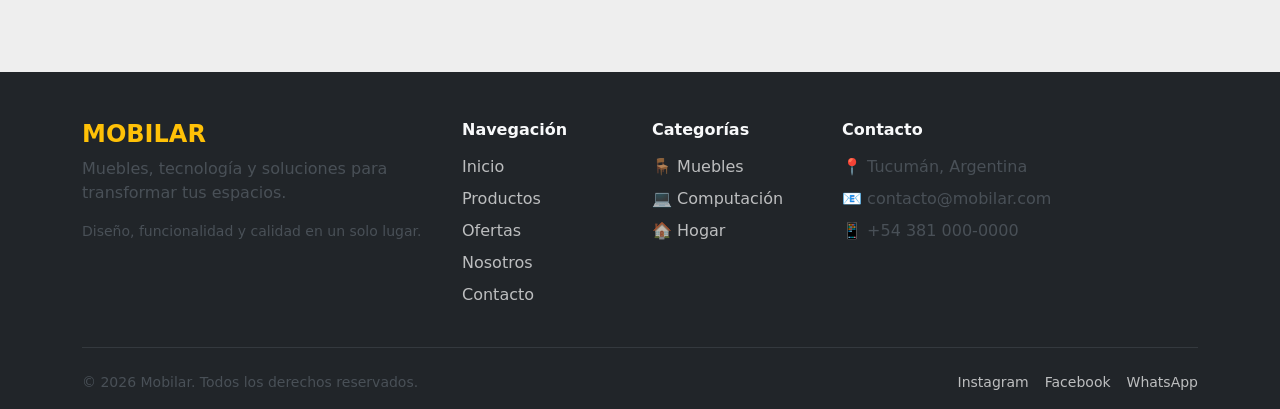
==== commit 048487bc: "Refactorizar footer con Bootstrap" ====
--- a/index.html
+++ b/index.html
@@ -1314,83 +1314,212 @@
 
 <!--  FOOTER  -->
 
-<footer class="footer">
-
-    <div class="footer-content">
-
-        <div class="footer-brand">
-
-            <h2>
+<footer
+    id="footer"
+    class="bg-dark text-light pt-5 pb-3"
+>
+
+<div class="container">
+
+    <div class="row g-4">
+
+
+        <!-- Marca -->
+
+        <div class="col-12 col-md-6 col-lg-4">
+
+            <h2 class="h4 fw-bold text-warning">
                 MOBILAR
             </h2>
 
-            <p>
-                Muebles y tecnología para tu espacio.
+            <p class="text-light-emphasis">
+                Muebles, tecnología y soluciones para
+                transformar tus espacios.
             </p>
 
+            <p class="small text-light-emphasis mb-0">
+                Diseño, funcionalidad y calidad en un
+                solo lugar.
+            </p>
+
         </div>
 
 
-        <div class="footer-links">
-
-            <h3>
+        <!-- Navegación -->
+
+        <div class="col-6 col-md-3 col-lg-2">
+
+            <h3 class="h6 fw-bold mb-3">
                 Navegación
             </h3>
 
-            <a href="#inicio">Inicio</a>
-            <a href="#productos">Productos</a>
-            <a href="#ofertas">Ofertas</a>
-            <a href="#contacto">Contacto</a>
+            <ul class="list-unstyled">
+
+                <li class="mb-2">
+                    <a
+                        href="#inicio"
+                        class="footer-link"
+                    >
+                        Inicio
+                    </a>
+                </li>
+
+                <li class="mb-2">
+                    <a
+                        href="#productos"
+                        class="footer-link"
+                    >
+                        Productos
+                    </a>
+                </li>
+
+                <li class="mb-2">
+                    <a
+                        href="#ofertas"
+                        class="footer-link"
+                    >
+                        Ofertas
+                    </a>
+                </li>
+
+                <li class="mb-2">
+                    <a
+                        href="#nosotros"
+                        class="footer-link"
+                    >
+                        Nosotros
+                    </a>
+                </li>
+
+                <li>
+                    <a
+                        href="#contacto"
+                        class="footer-link"
+                    >
+                        Contacto
+                    </a>
+                </li>
+
+            </ul>
 
         </div>
 
 
-        <div class="footer-links">
-
-            <h3>
+        <!-- Categorías -->
+
+        <div class="col-6 col-md-3 col-lg-2">
+
+            <h3 class="h6 fw-bold mb-3">
                 Categorías
             </h3>
 
-            <a href="#productos">Muebles</a>
-            <a href="#productos">Oficina</a>
-            <a href="#productos">Dormitorio</a>
-            <a href="#productos">Tecnología</a>
+            <ul class="list-unstyled">
+
+                <li class="mb-2">
+                    <a
+                        href="#productos"
+                        class="footer-link"
+                    >
+                        🪑 Muebles
+                    </a>
+                </li>
+
+                <li class="mb-2">
+                    <a
+                        href="#productos"
+                        class="footer-link"
+                    >
+                        💻 Computación
+                    </a>
+                </li>
+
+                <li>
+                    <a
+                        href="#productos"
+                        class="footer-link"
+                    >
+                        🏠 Hogar
+                    </a>
+                </li>
+
+            </ul>
 
         </div>
 
 
-        <div class="footer-contact">
-
-            <h3>
+        <!-- Contacto -->
+
+        <div class="col-12 col-lg-4">
+
+            <h3 class="h6 fw-bold mb-3">
                 Contacto
             </h3>
 
-            <p>
-                📍 Tucumán, Argentina
-            </p>
-
-            <p>
-                📧 contacto@mobilar.com
-            </p>
-
-            <p>
-                📱 +54 381 000-0000
-            </p>
+            <ul class="list-unstyled text-light-emphasis">
+
+                <li class="mb-2">
+                    📍 Tucumán, Argentina
+                </li>
+
+                <li class="mb-2">
+                    📧 contacto@mobilar.com
+                </li>
+
+                <li>
+                    📱 +54 381 000-0000
+                </li>
+
+            </ul>
 
         </div>
 
     </div>
 
 
-    <div class="footer-bottom">
-
-        <p>
+    <hr class="border-secondary my-4">
+
+
+    <div
+        class="d-flex flex-column flex-md-row justify-content-between align-items-center gap-2"
+    >
+
+        <p class="small text-light-emphasis mb-0">
             © 2026 Mobilar. Todos los derechos reservados.
         </p>
 
+
+        <div class="d-flex gap-3">
+
+            <a
+                href="#"
+                class="footer-link small"
+            >
+                Instagram
+            </a>
+
+            <a
+                href="#"
+                class="footer-link small"
+            >
+                Facebook
+            </a>
+
+            <a
+                href="#"
+                class="footer-link small"
+            >
+                WhatsApp
+            </a>
+
+        </div>
+
     </div>
 
+</div>
+
+
 </footer>
+
 
 <script
     src="https://cdn.jsdelivr.net/npm/bootstrap@5.3.3/dist/js/bootstrap.bundle.min.js">
--- a/style.css
+++ b/style.css
@@ -1339,4 +1339,30 @@
         padding: 0;
     }
 
+}
+
+/* TP3 - FOOTER */
+
+
+#footer {
+    margin-top: 0;
+}
+
+
+.footer-link {
+    color: rgba(255, 255, 255, 0.7);
+
+    text-decoration: none;
+
+    transition: var(--transition);
+}
+
+
+.footer-link:hover {
+    color: var(--color-secondary);
+}
+
+
+#footer hr {
+    opacity: 0.25;
 }
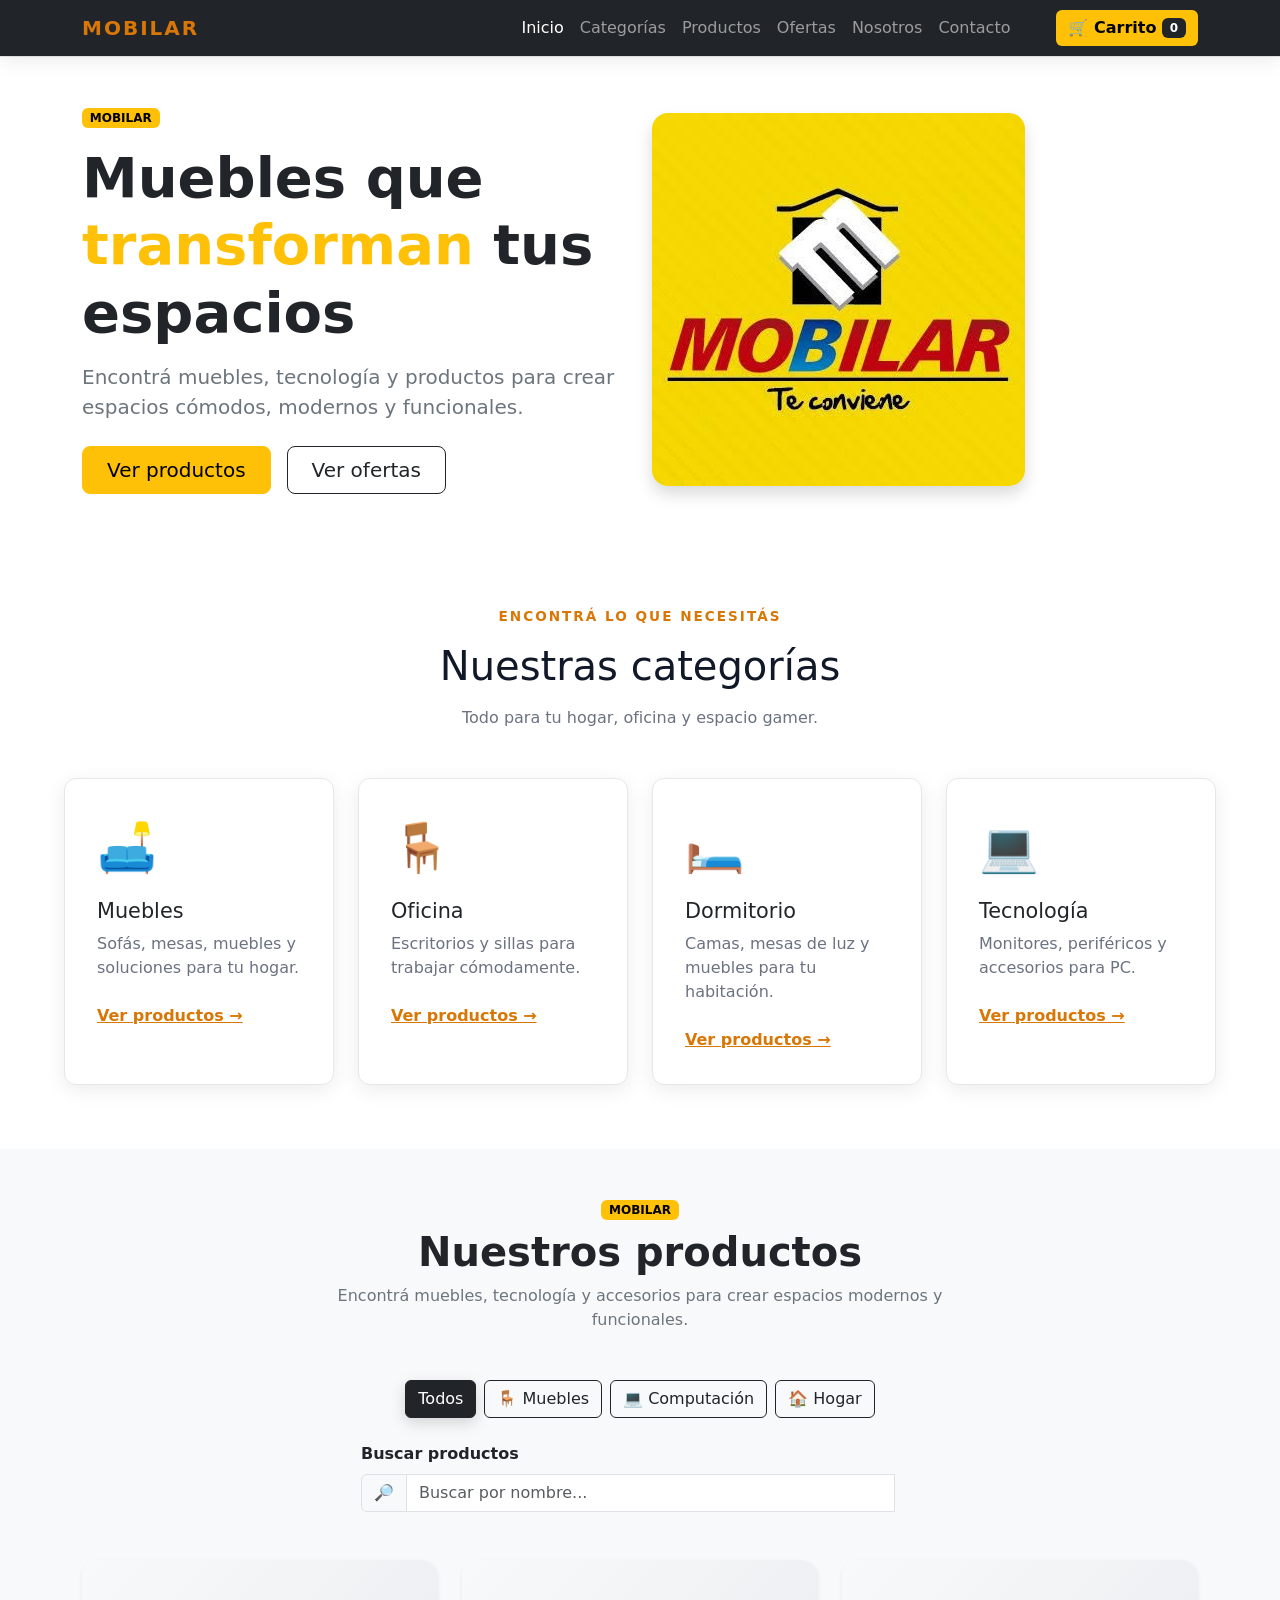
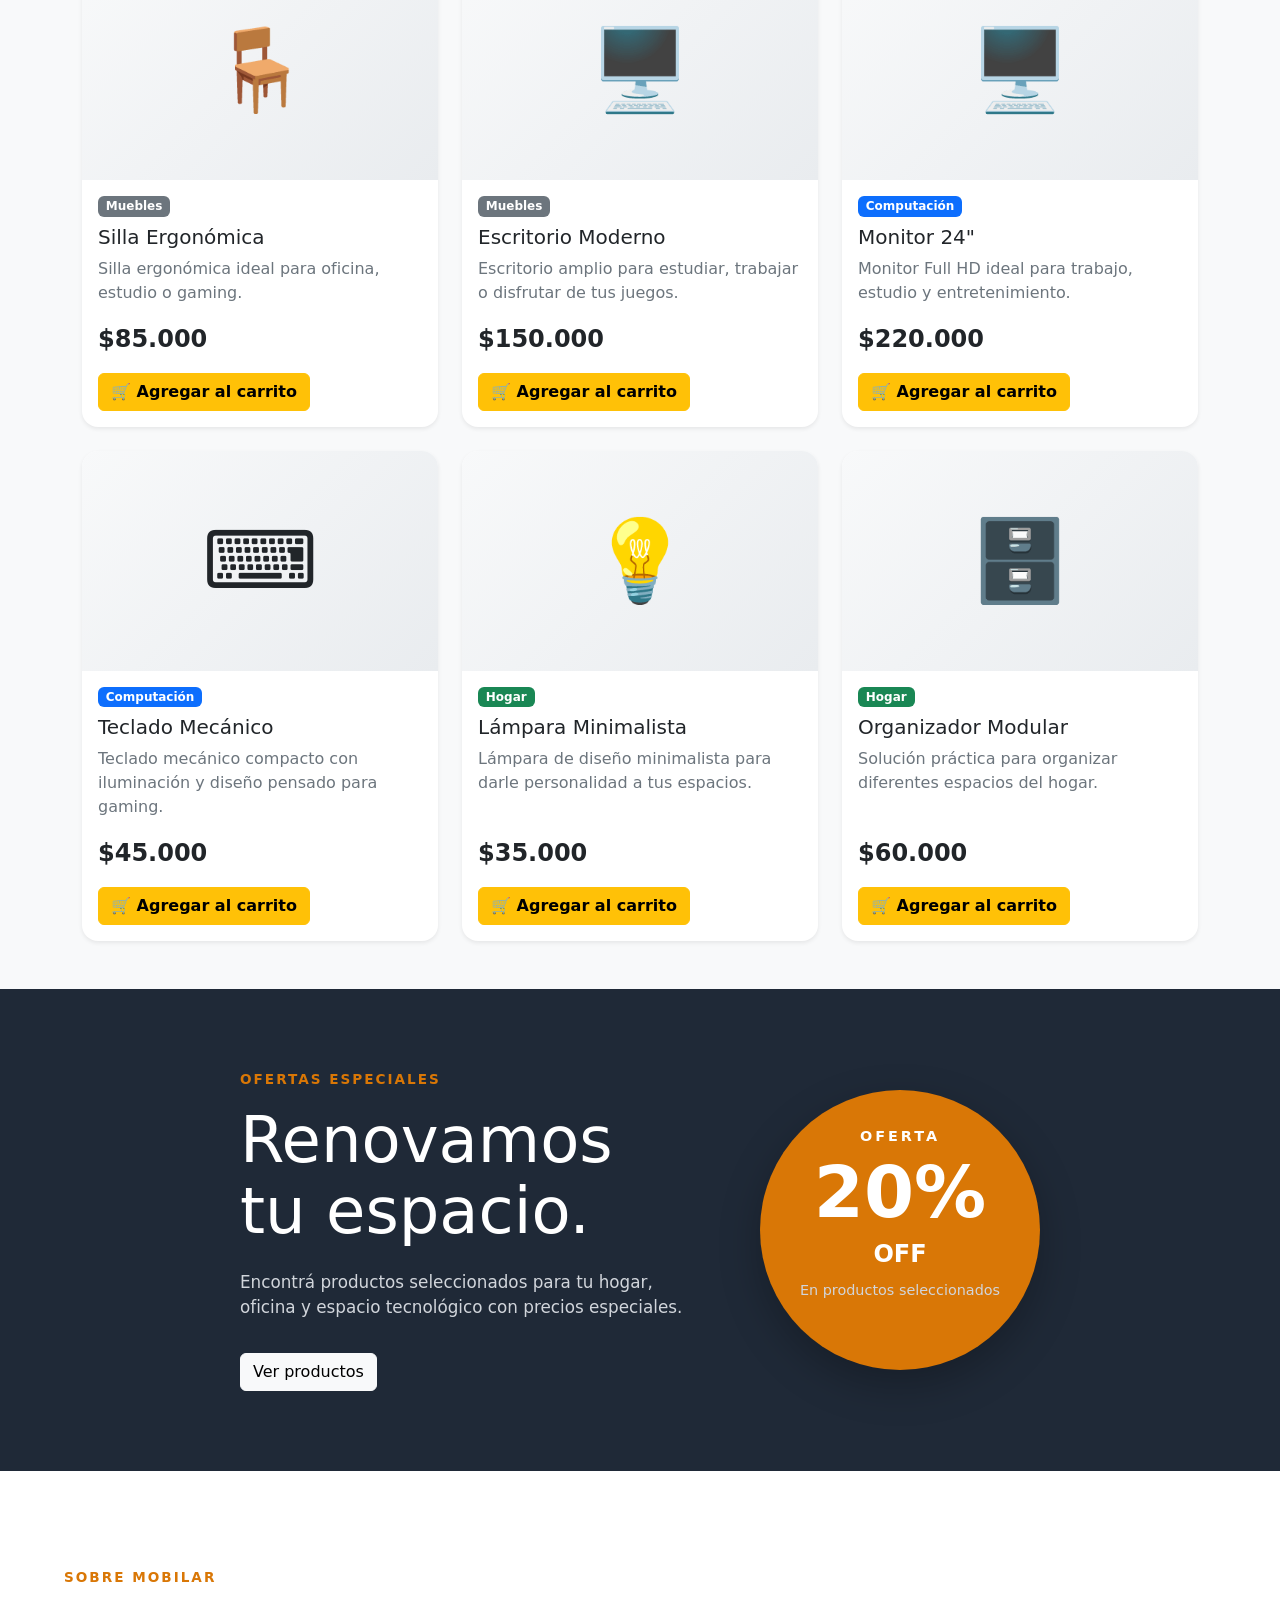
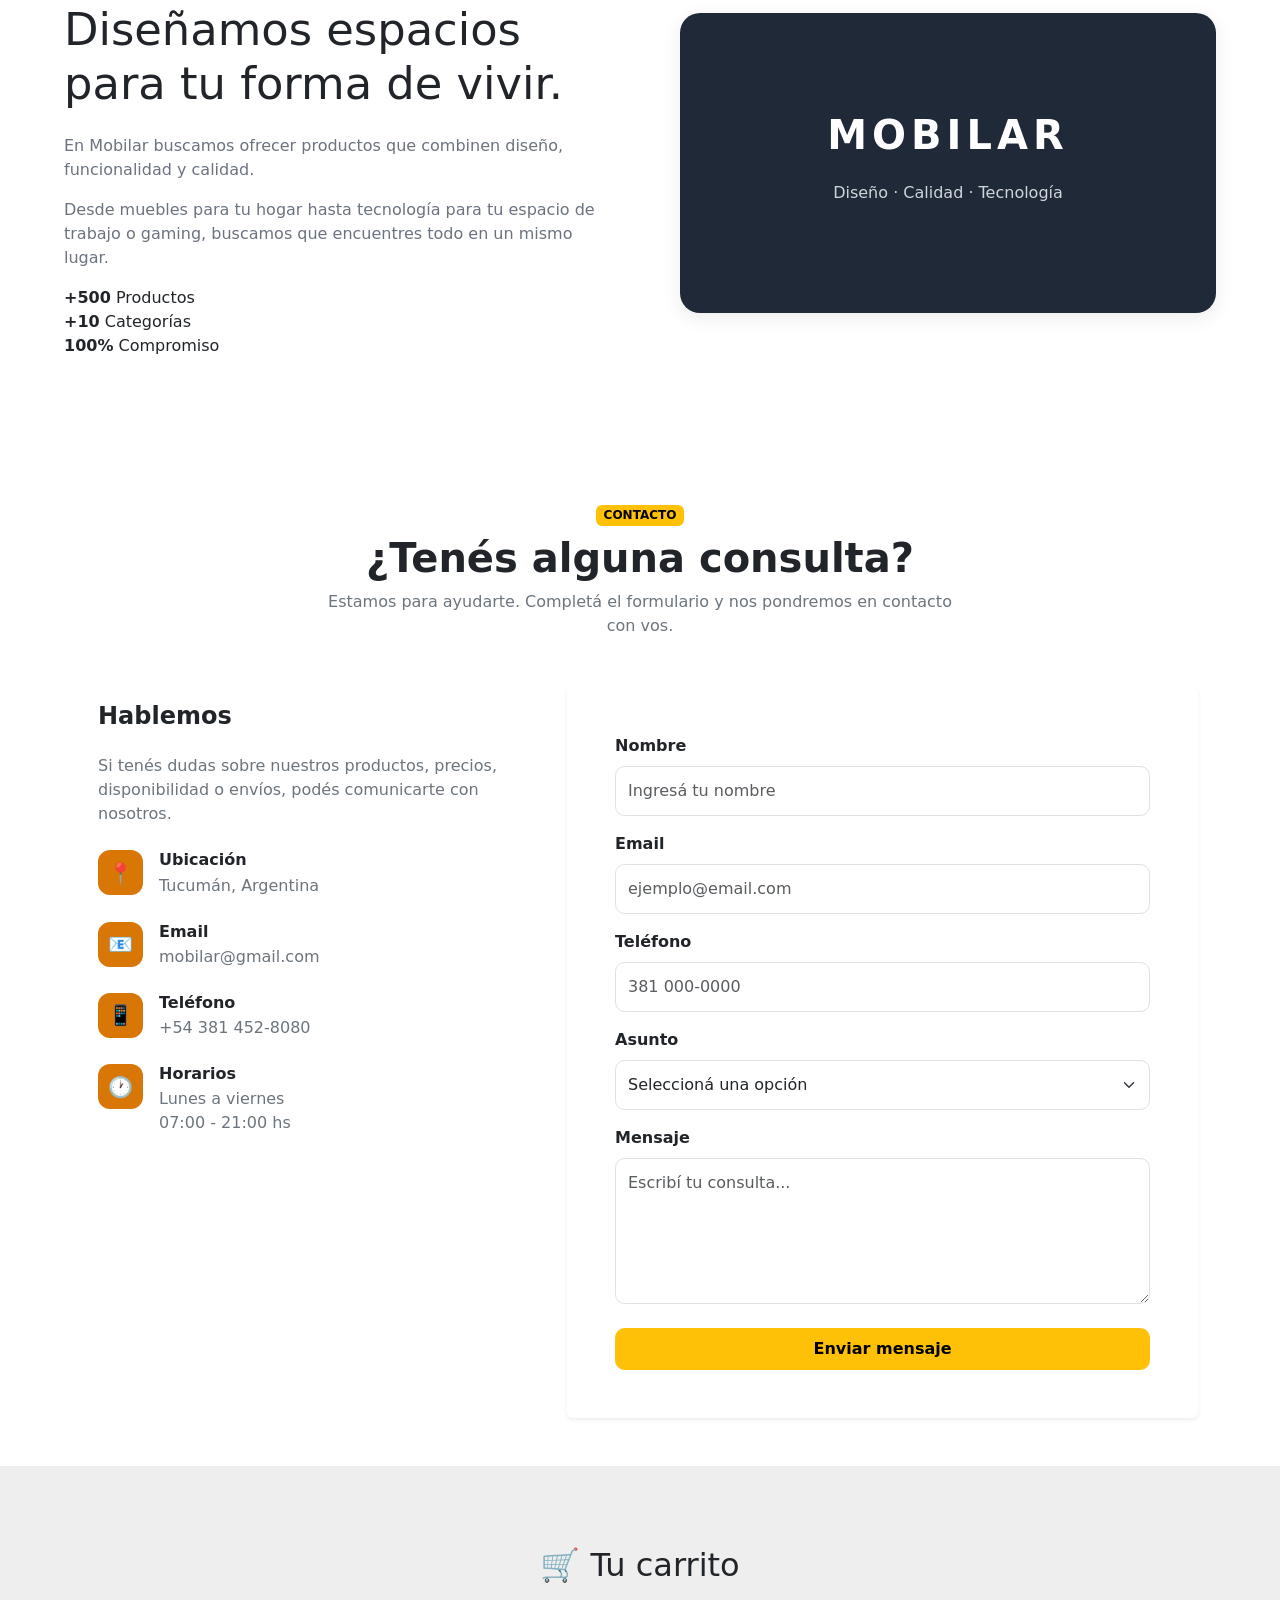
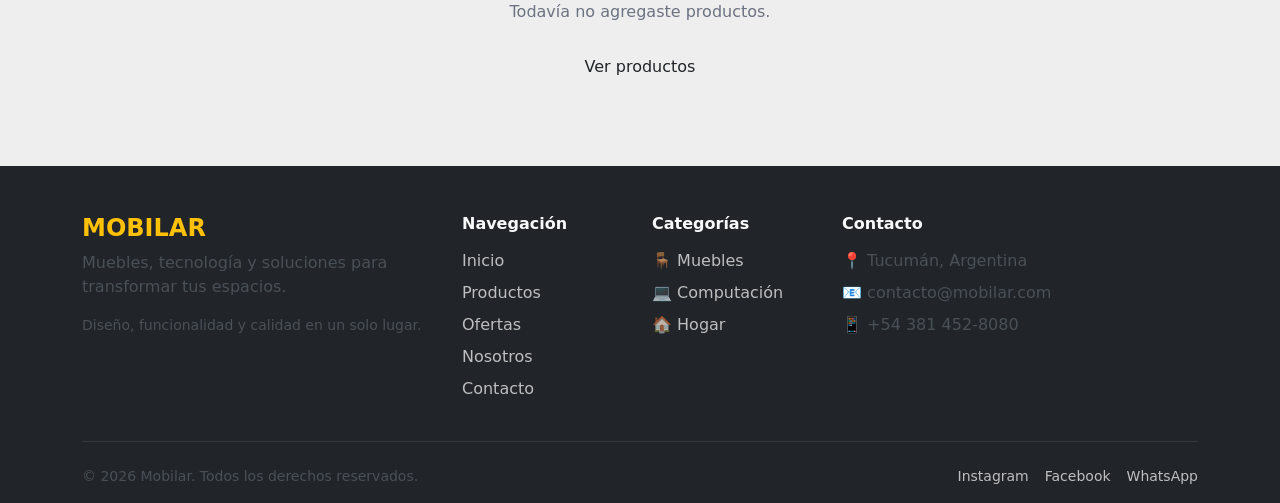
==== commit 8aea0482: "Agregar buscador filtros y carrito con Javascritp" ====
--- a/index.html
+++ b/index.html
@@ -148,13 +148,25 @@
 
         <!-- Carrito -->
 
-        <a
-            href="#carrito"
-            class="btn btn-warning ms-lg-3"
+        <li class="nav-item">
+
+    <button
+        type="button"
+        class="btn btn-warning ms-lg-3"
+        id="boton-carrito"
+    >
+        🛒 Carrito
+        <span
+            id="contador-carrito"
+            class="badge text-bg-dark"
         >
-            🛒 Carrito
-        </a>
-
+             0
+        </span>
+    </button>
+
+</li>
+
+        
     </div>
 
 </div>
@@ -413,51 +425,87 @@
 
     <!-- Categorías -->
 
-    <div
-        class="d-flex flex-wrap justify-content-center gap-2 mb-5"
+    <div class="d-flex flex-wrap justify-content-center gap-2 mb-5">
+
+    <button
+        type="button"
+        class="btn btn-dark filtro-categoria activo"
+        data-categoria="todos"
     >
-
-        <button
-            type="button"
-            class="btn btn-dark"
-            data-categoria="todos"
+        Todos
+    </button>
+
+    <button
+        type="button"
+        class="btn btn-outline-dark filtro-categoria"
+        data-categoria="muebles"
+    >
+        🪑 Muebles
+    </button>
+
+    <button
+        type="button"
+        class="btn btn-outline-dark filtro-categoria"
+        data-categoria="computacion"
+    >
+        💻 Computación
+    </button>
+
+    <button
+        type="button"
+        class="btn btn-outline-dark filtro-categoria"
+        data-categoria="hogar"
+    >
+        🏠 Hogar
+    </button>
+
+</div>
+
+
+    <!-- Productos -->
+
+    <div class="row g-4">
+
+        <!-- Buscador -->
+
+<div class="row justify-content-center mb-4">
+
+
+<div class="col-12 col-md-8 col-lg-6">
+
+    <label
+        for="buscador-productos"
+        class="form-label fw-semibold"
+    >
+        Buscar productos
+    </label>
+
+    <div class="input-group">
+
+        <span class="input-group-text">
+            🔎
+        </span>
+
+        <input
+            type="search"
+            class="form-control"
+            id="buscador-productos"
+            placeholder="Buscar por nombre..."
+            autocomplete="off"
         >
-            Todos
-        </button>
-
-
-        <button
-            type="button"
-            class="btn btn-outline-dark"
-            data-categoria="muebles"
-        >
-            🪑 Muebles
-        </button>
-
-
-        <button
-            type="button"
-            class="btn btn-outline-dark"
-            data-categoria="computacion"
-        >
-            💻 Computación
-        </button>
-
-
-        <button
-            type="button"
-            class="btn btn-outline-dark"
-            data-categoria="hogar"
-        >
-            🏠 Hogar
-        </button>
+<p
+    id="sin-resultados"
+    class="text-center text-secondary d-none mt-4"
+>
+    -- No encontramos productos que coincidan con tu búsqueda. --
+</p>
 
     </div>
 
-
-    <!-- Productos -->
-
-    <div class="row g-4">
+</div>
+
+
+</div>
 
 
         <!-- Producto 1 -->
@@ -465,6 +513,8 @@
         <article
             class="col-12 col-sm-6 col-lg-4 producto"
             data-categoria="muebles"
+            data-nombre="Silla Ergonómica"
+            data-precio="85000"
         >
 
             <div class="card h-100 shadow-sm">
@@ -508,11 +558,11 @@
 
 
                         <button
-                            type="button"
-                            class="btn btn-warning w-100"
-                        >
-                            Agregar al carrito
-                        </button>
+                         type="button"
+                         class="btn btn-warning agregar-carrito"
+>
+    🛒 Agregar al carrito
+</button>
 
                     </div>
 
@@ -528,6 +578,8 @@
         <article
             class="col-12 col-sm-6 col-lg-4 producto"
             data-categoria="muebles"
+            data-nombre="Escritorio Moderno"
+            data-precio="150000"
         >
 
             <div class="card h-100 shadow-sm">
@@ -571,11 +623,11 @@
 
 
                         <button
-                            type="button"
-                            class="btn btn-warning w-100"
-                        >
-                            Agregar al carrito
-                        </button>
+                         type="button"
+                         class="btn btn-warning agregar-carrito"
+>
+    🛒 Agregar al carrito
+</button>
 
                     </div>
 
@@ -591,6 +643,8 @@
         <article
             class="col-12 col-sm-6 col-lg-4 producto"
             data-categoria="computacion"
+            data-nombre="Monitor 24 pulgadas"
+            data-precio="220000"
         >
 
             <div class="card h-100 shadow-sm">
@@ -634,11 +688,11 @@
 
 
                         <button
-                            type="button"
-                            class="btn btn-warning w-100"
-                        >
-                            Agregar al carrito
-                        </button>
+    type="button"
+    class="btn btn-warning agregar-carrito"
+>
+    🛒 Agregar al carrito
+</button>
 
                     </div>
 
@@ -654,6 +708,8 @@
         <article
             class="col-12 col-sm-6 col-lg-4 producto"
             data-categoria="computacion"
+            data-nombre="Teclado Mecánico"
+            data-precio="45000"
         >
 
             <div class="card h-100 shadow-sm">
@@ -696,12 +752,12 @@
                         </p>
 
 
-                        <button
-                            type="button"
-                            class="btn btn-warning w-100"
-                        >
-                            Agregar al carrito
-                        </button>
+                      <button
+                       type="button"
+                       class="btn btn-warning agregar-carrito"
+>
+    🛒 Agregar al carrito
+</button>
 
                     </div>
 
@@ -717,6 +773,8 @@
         <article
             class="col-12 col-sm-6 col-lg-4 producto"
             data-categoria="hogar"
+            data-nombre="Lámpara Minimalista"
+            data-precio="35000"
         >
 
             <div class="card h-100 shadow-sm">
@@ -760,11 +818,11 @@
 
 
                         <button
-                            type="button"
-                            class="btn btn-warning w-100"
-                        >
-                            Agregar al carrito
-                        </button>
+                        type="button"
+                        class="btn btn-warning agregar-carrito"
+>
+    🛒 Agregar al carrito
+</button>
 
                     </div>
 
@@ -780,6 +838,8 @@
         <article
             class="col-12 col-sm-6 col-lg-4 producto"
             data-categoria="hogar"
+            data-nombre="Organizador Modular"
+            data-precio="60000"
         >
 
             <div class="card h-100 shadow-sm">
@@ -824,9 +884,9 @@
 
                         <button
                             type="button"
-                            class="btn btn-warning w-100"
+                            class="btn btn-warning agregar-carrito"
                         >
-                            Agregar al carrito
+                            🛒 Agregar al carrito
                         </button>
 
                     </div>
@@ -1398,6 +1458,8 @@
                     >
                         Contacto
                     </a>
+
+    
                 </li>
 
             </ul>
@@ -1466,7 +1528,7 @@
                 </li>
 
                 <li>
-                    📱 +54 381 000-0000
+                    📱 +54 381 452-8080
                 </li>
 
             </ul>
@@ -1520,11 +1582,95 @@
 
 </footer>
 
+<!-- CARRITO -->
+
+<div
+    class="modal fade"
+    id="modal-carrito"
+    tabindex="-1"
+    aria-labelledby="titulo-carrito"
+    aria-hidden="true"
+>
+
+    <div class="modal-dialog modal-dialog-centered">
+
+        <div class="modal-content">
+
+
+            <div class="modal-header">
+
+                <h2
+                    class="modal-title h5"
+                    id="titulo-carrito"
+                >
+                    🛒 Mi carrito
+                </h2>
+
+                <button
+                    type="button"
+                    class="btn-close"
+                    data-bs-dismiss="modal"
+                    aria-label="Cerrar"
+                ></button>
+
+            </div>
+
+
+            <div class="modal-body">
+
+                <div id="lista-carrito">
+
+                    <p
+                        id="carrito-vacio"
+                        class="text-center text-secondary"
+                    >
+                        Tu carrito está vacío.
+                    </p>
+
+                </div>
+
+            </div>
+
+
+            <div class="modal-footer flex-column align-items-stretch">
+
+                <div
+                    class="d-flex justify-content-between fw-bold mb-3"
+                >
+
+                    <span>
+                        Total:
+                    </span>
+
+                    <span id="total-carrito">
+                        $0
+                    </span>
+
+                </div>
+
+
+                <button
+                    type="button"
+                    class="btn btn-warning"
+                    id="finalizar-compra"
+                >
+                    Finalizar compra
+                </button>
+
+            </div>
+
+        </div>
+
+    </div>
+
+</div>
 
 <script
     src="https://cdn.jsdelivr.net/npm/bootstrap@5.3.3/dist/js/bootstrap.bundle.min.js">
 </script>
 
 
+<script src="script.js"></script>
+
 </body>
 </html>
--- a/style.css
+++ b/style.css
@@ -1365,4 +1365,24 @@
 
 #footer hr {
     opacity: 0.25;
+}
+
+/*  TP4 - FILTROS DE PRODUCTOS */
+
+
+.filtro-categoria {
+    transition:
+        transform 0.2s ease,
+        box-shadow 0.2s ease;
+}
+
+
+.filtro-categoria:hover {
+    transform: translateY(-2px);
+}
+
+
+.filtro-categoria.activo {
+    box-shadow:
+        0 5px 15px rgba(0, 0, 0, 0.15);
 }
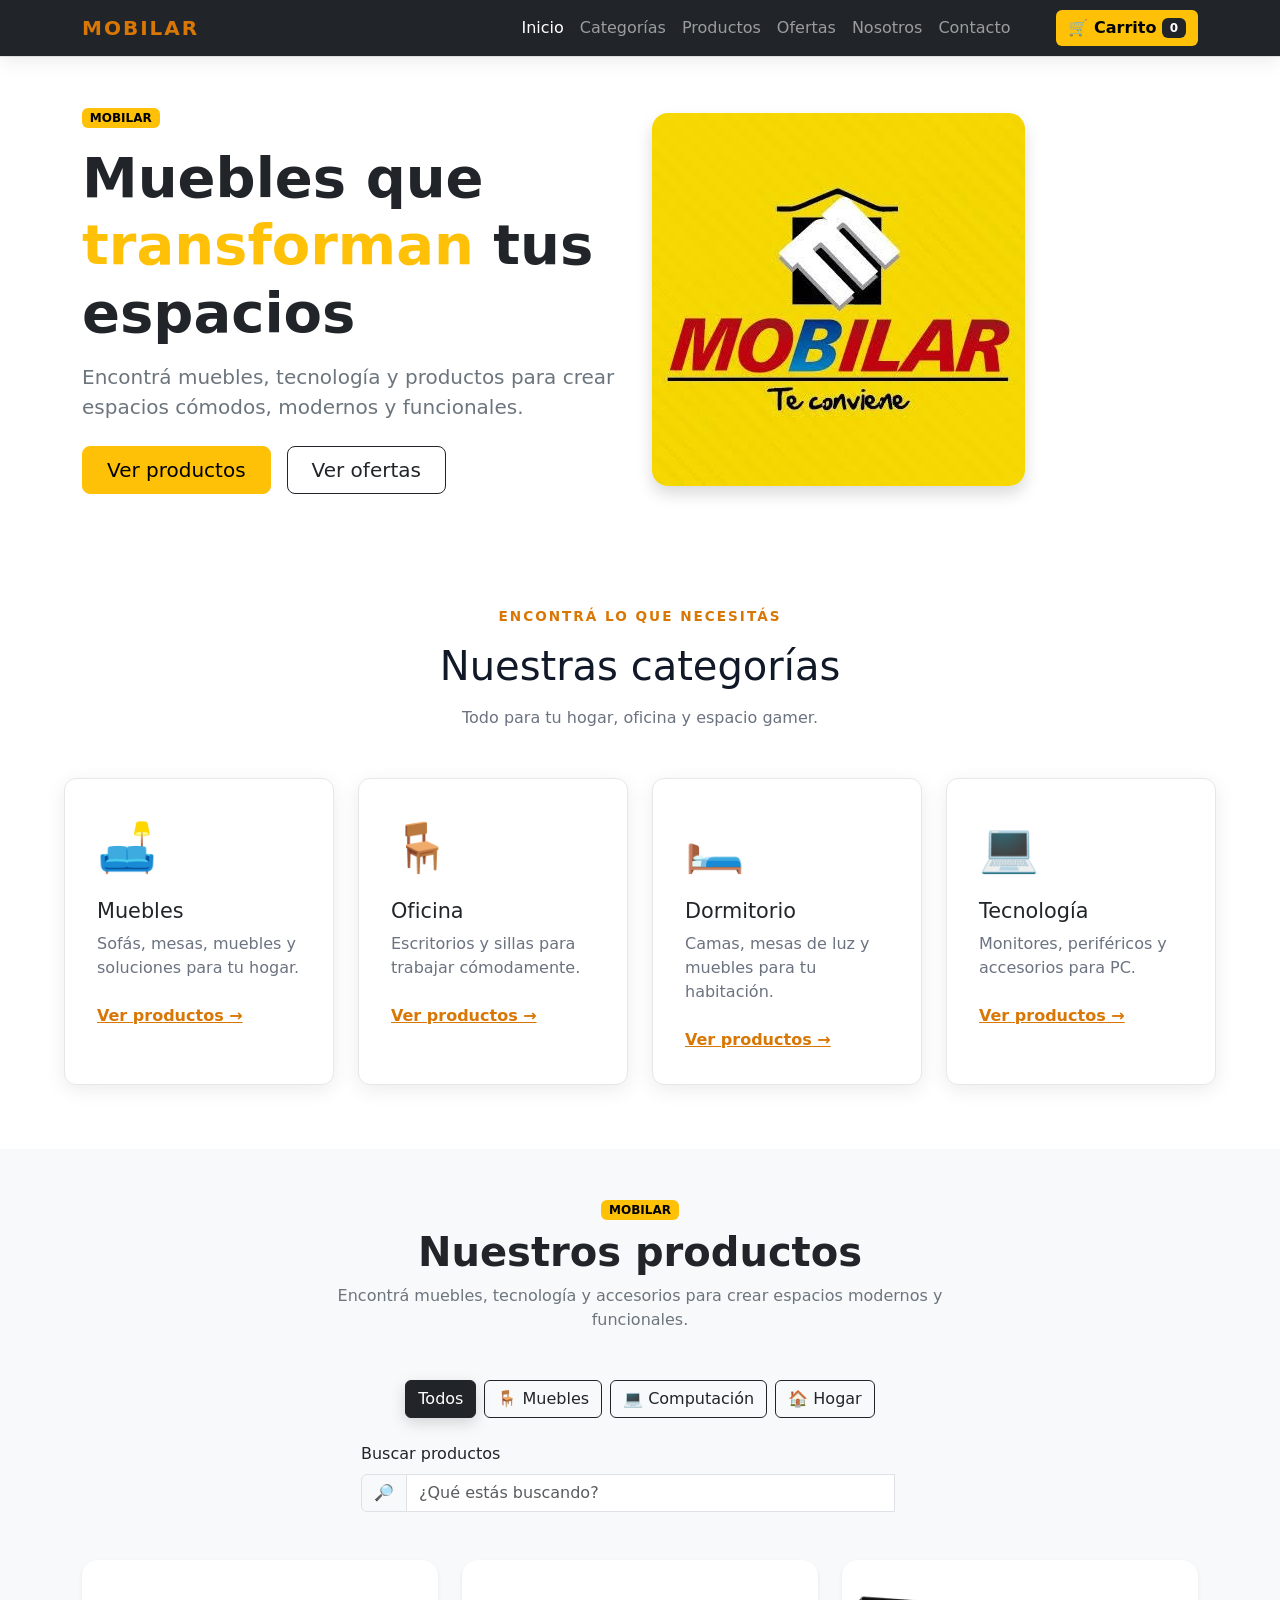
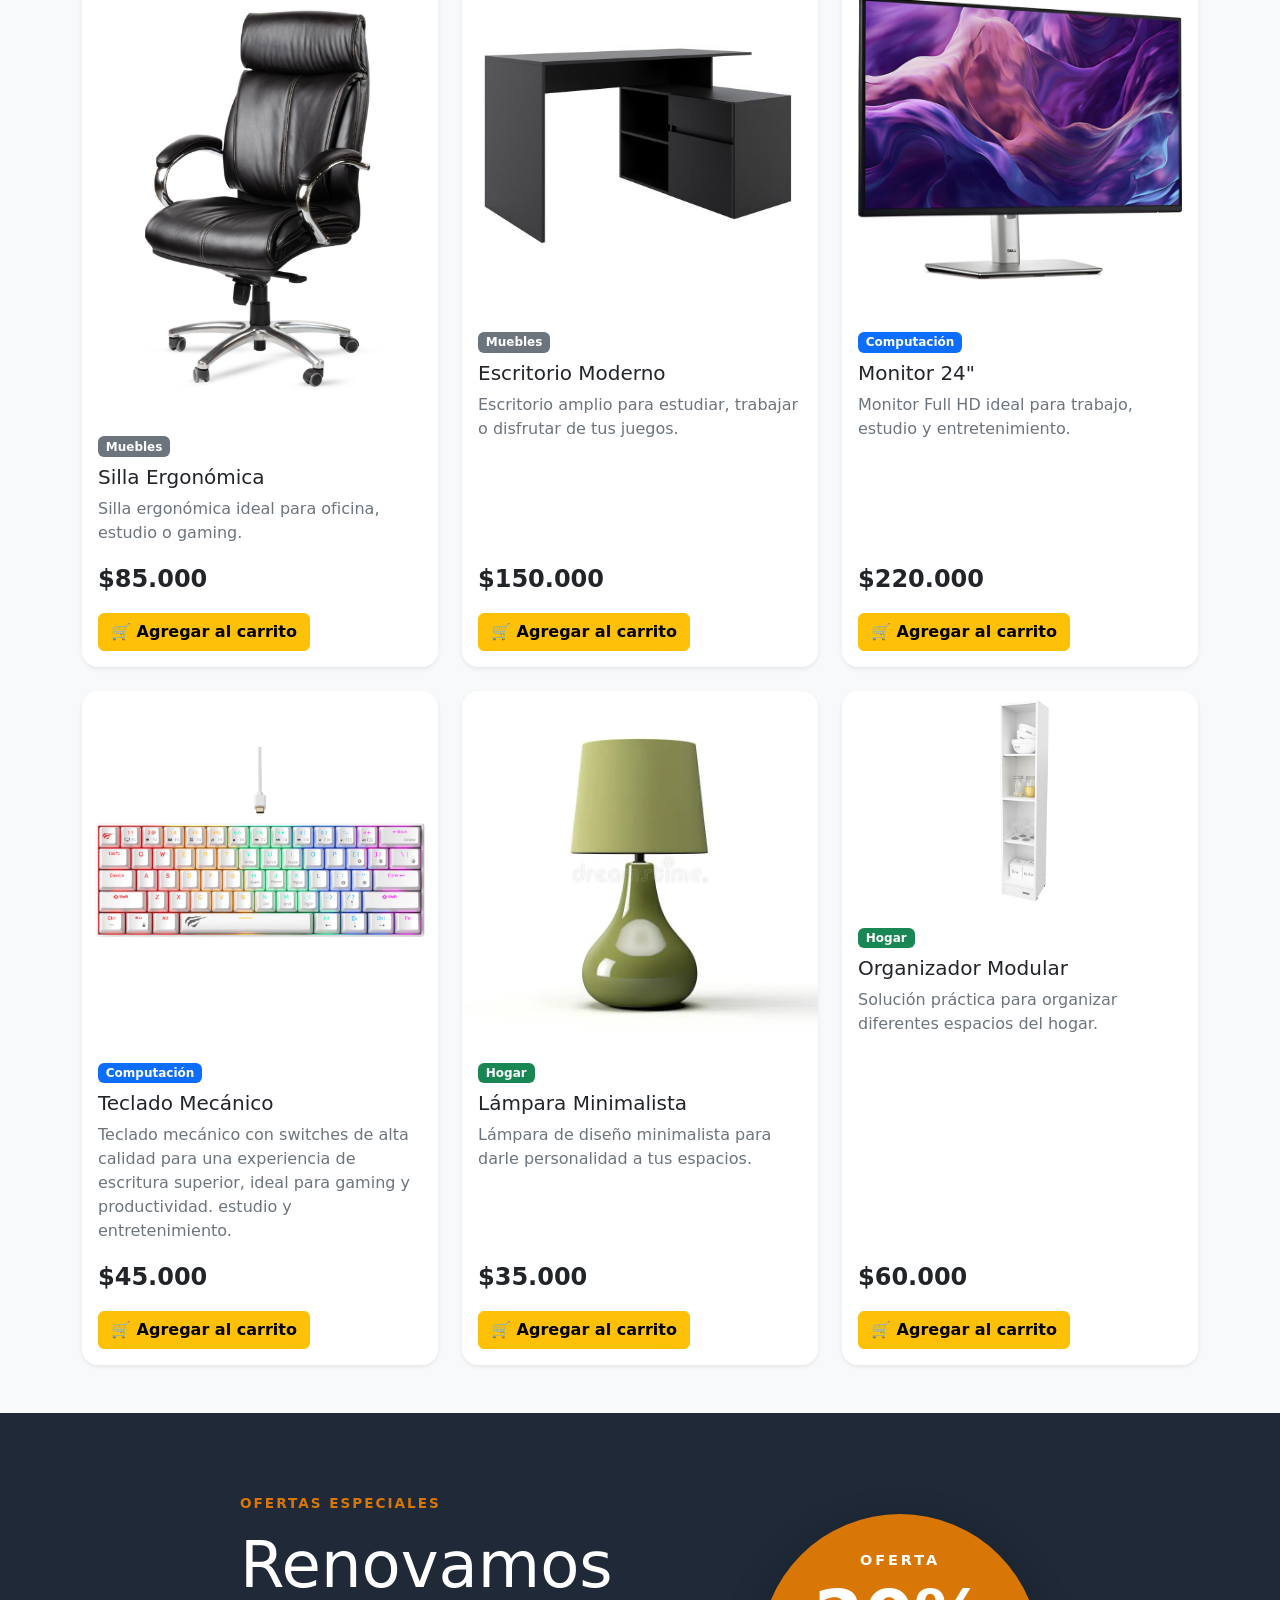
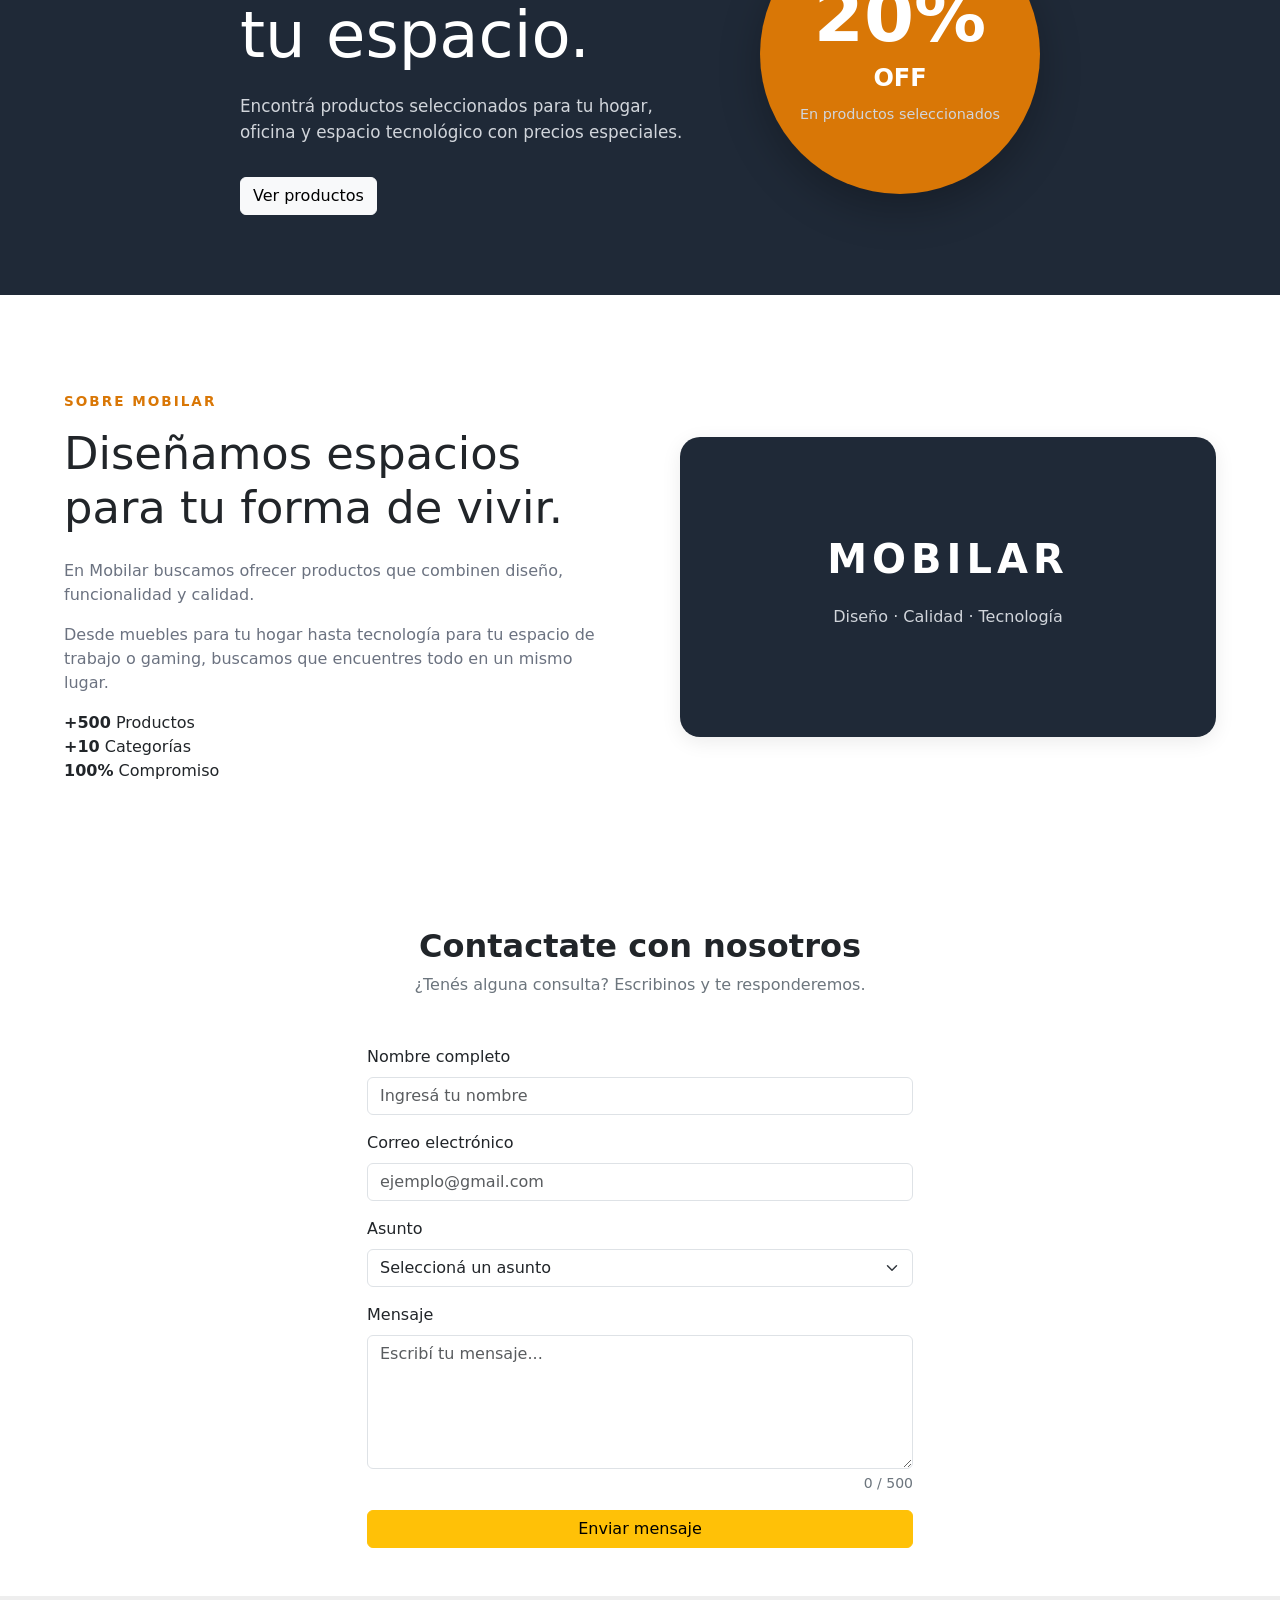
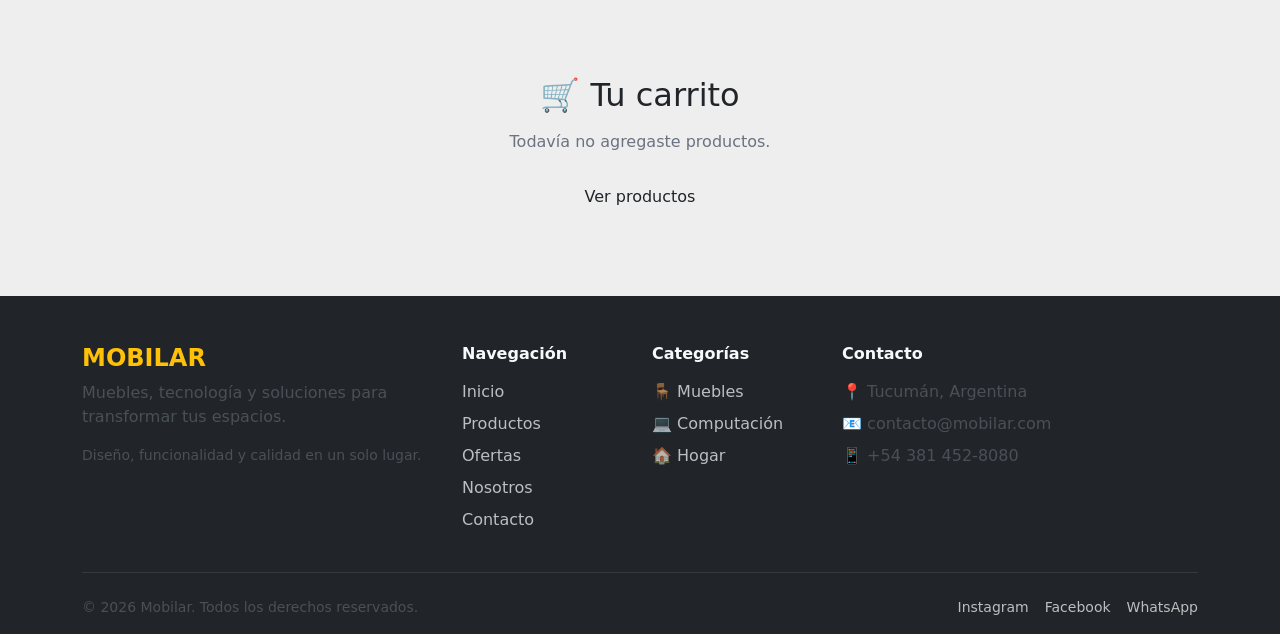
==== commit 04b34e49: "Funcionalidades javascript de mobilar" ====
--- a/index.html
+++ b/index.html
@@ -9,6 +9,10 @@
 <meta name="description" content="Mobilar - Muebles, tecnología y productos para tu hogar y espacio de trabajo.">
 <meta name="keywords" content="muebles, escritorios, sillas, tecnología, computación, Mobilar">
 <meta name="author" content="Equipo Mobilar">
+ <meta
+        name="robots"
+        content="index, follow"
+    >
 
 <title>Mobilar | Muebles y Tecnología</title>
 
@@ -151,20 +155,21 @@
         <li class="nav-item">
 
     <button
-        type="button"
-        class="btn btn-warning ms-lg-3"
-        id="boton-carrito"
+    type="button"
+    class="btn btn-warning ms-lg-3"
+    id="boton-carrito"
+    aria-label="Abrir carrito de compras"
+>
+    🛒 Carrito
+
+    <span
+        id="contador-carrito"
+        class="badge text-bg-dark"
     >
-        🛒 Carrito
-        <span
-            id="contador-carrito"
-            class="badge text-bg-dark"
-        >
-             0
-        </span>
-    </button>
-
-</li>
+        0
+    </span>
+
+</button>
 
         
     </div>
@@ -475,7 +480,7 @@
 
     <label
         for="buscador-productos"
-        class="form-label fw-semibold"
+         class="form-label"
     >
         Buscar productos
     </label>
@@ -487,12 +492,12 @@
         </span>
 
         <input
-            type="search"
-            class="form-control"
-            id="buscador-productos"
-            placeholder="Buscar por nombre..."
-            autocomplete="off"
-        >
+    type="search"
+    id="buscador-productos"
+    class="form-control"
+    placeholder="¿Qué estás buscando?"
+    aria-label="Buscar productos"
+>
 <p
     id="sin-resultados"
     class="text-center text-secondary d-none mt-4"
@@ -523,9 +528,11 @@
                     class="producto-imagen d-flex align-items-center justify-content-center"
                 >
 
-                    <span aria-hidden="true">
-                        🪑
-                    </span>
+                    <img
+            src="img/muebles/oficina/sillaergonomica.jpg"
+            class="card-img-top"
+            alt="Escritorio moderno para computadora"
+        >
 
                 </div>
 
@@ -588,9 +595,11 @@
                     class="producto-imagen d-flex align-items-center justify-content-center"
                 >
 
-                    <span aria-hidden="true">
-                        🖥️
-                    </span>
+                    <img
+            src="img/muebles/escritoriomoderno.jpg"
+            class="card-img-top"
+            alt="Escritorio moderno para computadora"
+        >
 
                 </div>
 
@@ -653,9 +662,11 @@
                     class="producto-imagen d-flex align-items-center justify-content-center"
                 >
 
-                    <span aria-hidden="true">
-                        🖥️
-                    </span>
+                    <img
+            src="img/muebles/oficina/tecnología/monitor24.jpg"
+            class="card-img-top"
+            alt="Escritorio moderno para computadora"
+        >
 
                 </div>
 
@@ -703,8 +714,6 @@
         </article>
 
 
-        <!-- Producto 4 -->
-
         <article
             class="col-12 col-sm-6 col-lg-4 producto"
             data-categoria="computacion"
@@ -718,9 +727,11 @@
                     class="producto-imagen d-flex align-items-center justify-content-center"
                 >
 
-                    <span aria-hidden="true">
-                        ⌨️
-                    </span>
+                    <img
+            src="img/muebles/oficina/tecnología/tecladomecanico.jpg"
+            class="card-img-top"
+            alt="Teclado mecánico"
+        >
 
                 </div>
 
@@ -740,8 +751,8 @@
 
 
                     <p class="card-text text-secondary">
-                        Teclado mecánico compacto con iluminación
-                        y diseño pensado para gaming.
+                        Teclado mecánico con switches de alta calidad para una experiencia de escritura superior, ideal para gaming y productividad.
+                        estudio y entretenimiento.
                     </p>
 
 
@@ -752,9 +763,9 @@
                         </p>
 
 
-                      <button
-                       type="button"
-                       class="btn btn-warning agregar-carrito"
+                        <button
+    type="button"
+    class="btn btn-warning agregar-carrito"
 >
     🛒 Agregar al carrito
 </button>
@@ -783,9 +794,11 @@
                     class="producto-imagen d-flex align-items-center justify-content-center"
                 >
 
-                    <span aria-hidden="true">
-                        💡
-                    </span>
+                     <img
+            src="img/muebles/oficina/lamparaminimalista.jpg"
+            class="card-img-top"
+            alt="Escritorio moderno para computadora"
+        >
 
                 </div>
 
@@ -848,9 +861,11 @@
                     class="producto-imagen d-flex align-items-center justify-content-center"
                 >
 
-                    <span aria-hidden="true">
-                        🗄️
-                    </span>
+                    <img
+            src="img/muebles/organizadormodular.jpg"
+            class="card-img-top"
+            alt="Escritorio moderno para computadora"
+        >
 
                 </div>
 
@@ -1031,317 +1046,192 @@
 
 
 
-    <!--  CONTACTO  -->
-
-    <section
-    id="contacto"
-    class="py-5"
+    <section id="contacto" class="py-5">
+
+    <div class="container">
+
+        <div class="text-center mb-5">
+
+            <h2 class="fw-bold">
+                Contactate con nosotros
+            </h2>
+
+            <p class="text-secondary">
+                ¿Tenés alguna consulta? Escribinos y te responderemos.
+            </p>
+
+        </div>
+
+
+        <div class="row justify-content-center">
+
+            <div class="col-12 col-md-8 col-lg-6">
+
+                <form id="formulario-contacto" novalidate>
+
+                    <!-- Nombre -->
+
+                    <div class="mb-3">
+
+                        <label
+                            for="nombre"
+                            class="form-label"
+                        >
+                            Nombre completo
+                        </label>
+
+                        <input
+                            type="text"
+                            class="form-control"
+                            id="nombre"
+                            placeholder="Ingresá tu nombre"
+                        >
+
+                        <div
+                            id="error-nombre"
+                            class="text-danger small mt-1"
+                        ></div>
+
+                    </div>
+
+
+                    <!-- Email -->
+
+                    <div class="mb-3">
+
+                        <label
+                            for="email"
+                            class="form-label"
+                        >
+                            Correo electrónico
+                        </label>
+
+                        <input
+                            type="email"
+                            class="form-control"
+                            id="email"
+                            placeholder="ejemplo@gmail.com"
+                        >
+
+                        <div
+                            id="error-email"
+                            class="text-danger small mt-1"
+                        ></div>
+
+                    </div>
+
+
+                    <!-- Asunto -->
+
+                    <div class="mb-3">
+
+                        <label
+                            for="asunto"
+                            class="form-label"
+                        >
+                            Asunto
+                        </label>
+
+                        <select
+                            class="form-select"
+                            id="asunto"
+                        >
+
+                            <option value="">
+                                Seleccioná un asunto
+                            </option>
+
+                            <option value="consulta">
+                                Consulta sobre productos
+                            </option>
+
+                            <option value="pedido">
+                                Consulta sobre un pedido
+                            </option>
+
+                            <option value="soporte">
+                                Soporte
+                            </option>
+
+                            <option value="otro">
+                                Otro
+                            </option>
+
+                        </select>
+
+                        <div
+                            id="error-asunto"
+                            class="text-danger small mt-1"
+                        ></div>
+
+                    </div>
+
+
+                    <!-- Mensaje -->
+
+                    <div class="mb-3">
+
+                        <label
+                            for="mensaje"
+                            class="form-label"
+                        >
+                            Mensaje
+                        </label>
+
+                        <textarea
+                            class="form-control"
+                            id="mensaje"
+                            rows="5"
+                            placeholder="Escribí tu mensaje..."
+                        ></textarea>
+
+                        <div
+                         class="text-end text-secondary small mt-1"
+                         id="contador-caracteres"
 >
-
-<div class="container">
-
-    <!-- Encabezado -->
-
-    <div class="text-center mb-5">
-
-        <span class="badge text-bg-warning mb-2">
-            CONTACTO
-        </span>
-
-        <h2 class="display-6 fw-bold">
-            ¿Tenés alguna consulta?
-        </h2>
-
-        <p class="text-secondary mx-auto contacto-descripcion">
-            Estamos para ayudarte. Completá el formulario
-            y nos pondremos en contacto con vos.
-        </p>
-
-    </div>
-
-
-    <div class="row g-5 align-items-start">
-
-
-        <!-- Información de contacto -->
-
-        <div class="col-12 col-lg-5">
-
-            <div class="contacto-info">
-
-                <h3 class="h4 fw-bold mb-4">
-                    Hablemos
-                </h3>
-
-                <p class="text-secondary mb-4">
-                    Si tenés dudas sobre nuestros productos,
-                    precios, disponibilidad o envíos,
-                    podés comunicarte con nosotros.
-                </p>
-
-
-                <!-- Ubicación -->
-
-                <div class="d-flex gap-3 mb-4">
-
-                    <div class="contacto-icono">
-                        📍
+    0 / 500
+</div>
+
+                        <div
+                            id="error-mensaje"
+                            class="text-danger small mt-1"
+                        ></div>
+
                     </div>
 
-                    <div>
-
-                        <h4 class="h6 fw-bold mb-1">
-                            Ubicación
-                        </h4>
-
-                        <p class="text-secondary mb-0">
-                            Tucumán, Argentina
-                        </p>
-
-                    </div>
-
-                </div>
-
-
-                <!-- Email -->
-
-                <div class="d-flex gap-3 mb-4">
-
-                    <div class="contacto-icono">
-                        📧
-                    </div>
-
-                    <div>
-
-                        <h4 class="h6 fw-bold mb-1">
-                            Email
-                        </h4>
-
-                        <p class="text-secondary mb-0">
-                            mobilar@gmail.com
-                        </p>
-
-                    </div>
-
-                </div>
-
-
-                <!-- Teléfono -->
-
-                <div class="d-flex gap-3 mb-4">
-
-                    <div class="contacto-icono">
-                        📱
-                    </div>
-
-                    <div>
-
-                        <h4 class="h6 fw-bold mb-1">
-                            Teléfono
-                        </h4>
-
-                        <p class="text-secondary mb-0">
-                            +54 381 452-8080
-                        </p>
-
-                    </div>
-
-                </div>
-
-
-                <!-- Horarios -->
-
-                <div class="d-flex gap-3">
-
-                    <div class="contacto-icono">
-                        🕐
-                    </div>
-
-                    <div>
-
-                        <h4 class="h6 fw-bold mb-1">
-                            Horarios
-                        </h4>
-
-                        <p class="text-secondary mb-0">
-                            Lunes a viernes
-                        </p>
-
-                        <p class="text-secondary mb-0">
-                            07:00 - 21:00 hs
-                        </p>
-
-                    </div>
-
-                </div>
-
-            </div>
-
-        </div>
-
-
-        <!-- Formulario -->
-
-        <div class="col-12 col-lg-7">
-
-            <div class="card border-0 shadow-sm contacto-card">
-
-                <div class="card-body p-4 p-md-5">
-
-                    <form id="form-contacto">
-
-
-                        <!-- Nombre -->
-
-                        <div class="mb-3">
-
-                            <label
-                                for="nombre"
-                                class="form-label fw-semibold"
-                            >
-                                Nombre
-                            </label>
-
-                            <input
-                                type="text"
-                                class="form-control"
-                                id="nombre"
-                                name="nombre"
-                                placeholder="Ingresá tu nombre"
-                            >
-
-                        </div>
-
-
-                        <!-- Email -->
-
-                        <div class="mb-3">
-
-                            <label
-                                for="email"
-                                class="form-label fw-semibold"
-                            >
-                                Email
-                            </label>
-
-                            <input
-                                type="email"
-                                class="form-control"
-                                id="email"
-                                name="email"
-                                placeholder="ejemplo@email.com"
-                            >
-
-                        </div>
-
-
-                        <!-- Teléfono -->
-
-                        <div class="mb-3">
-
-                            <label
-                                for="telefono"
-                                class="form-label fw-semibold"
-                            >
-                                Teléfono
-                            </label>
-
-                            <input
-                                type="tel"
-                                class="form-control"
-                                id="telefono"
-                                name="telefono"
-                                placeholder="381 000-0000"
-                            >
-
-                        </div>
-
-
-                        <!-- Asunto -->
-
-                        <div class="mb-3">
-
-                            <label
-                                for="asunto"
-                                class="form-label fw-semibold"
-                            >
-                                Asunto
-                            </label>
-
-                            <select
-                                class="form-select"
-                                id="asunto"
-                                name="asunto"
-                            >
-
-                                <option selected disabled>
-                                    Seleccioná una opción
-                                </option>
-
-                                <option value="producto">
-                                    Consulta sobre un producto
-                                </option>
-
-                                <option value="precio">
-                                    Consulta sobre precios
-                                </option>
-
-                                <option value="envio">
-                                    Consulta sobre envíos
-                                </option>
-
-                                <option value="otro">
-                                    Otra consulta
-                                </option>
-
-                            </select>
-
-                        </div>
-
-
-                        <!-- Mensaje -->
-
-                        <div class="mb-4">
-
-                            <label
-                                for="mensaje"
-                                class="form-label fw-semibold"
-                            >
-                                Mensaje
-                            </label>
-
-                            <textarea
-                                class="form-control"
-                                id="mensaje"
-                                name="mensaje"
-                                rows="5"
-                                placeholder="Escribí tu consulta..."
-                            ></textarea>
-
-                        </div>
-
-
-                        <!-- Botón -->
+
+                    <!-- Botón -->
+
+                    <div class="d-grid">
 
                         <button
                             type="submit"
-                            class="btn btn-warning w-100 py-2 fw-bold"
+                            class="btn btn-warning"
                         >
                             Enviar mensaje
                         </button>
 
-                    </form>
-
-                </div>
+                    </div>
+
+
+                    <!-- Mensaje de éxito -->
+
+                    <div
+                        id="mensaje-exito"
+                        class="alert alert-success mt-4 d-none"
+                        role="alert"
+                    >
+                        ✅ ¡Mensaje enviado correctamente!
+                        Gracias por comunicarte con Mobilar.
+                    </div>
+
+                </form>
 
             </div>
 
         </div>
 
     </div>
-
-</div>
-
 
 </section>
 
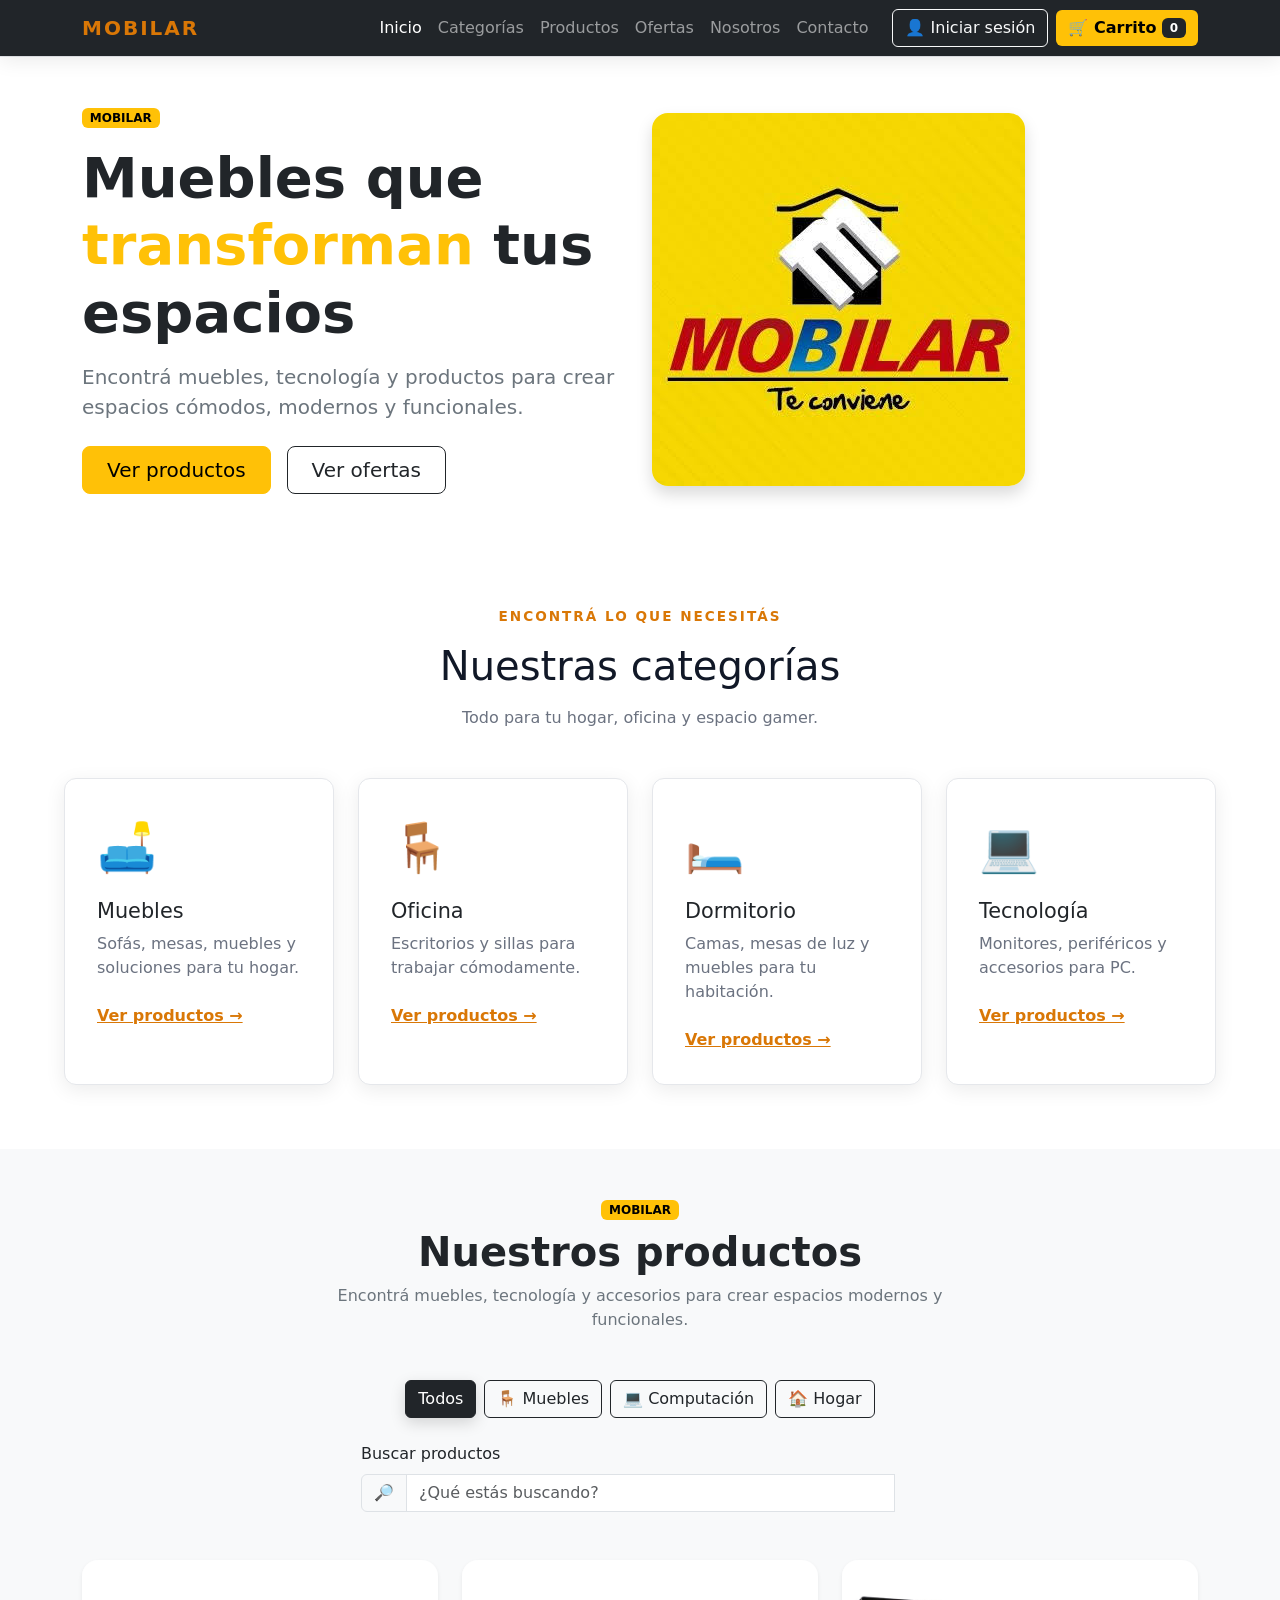
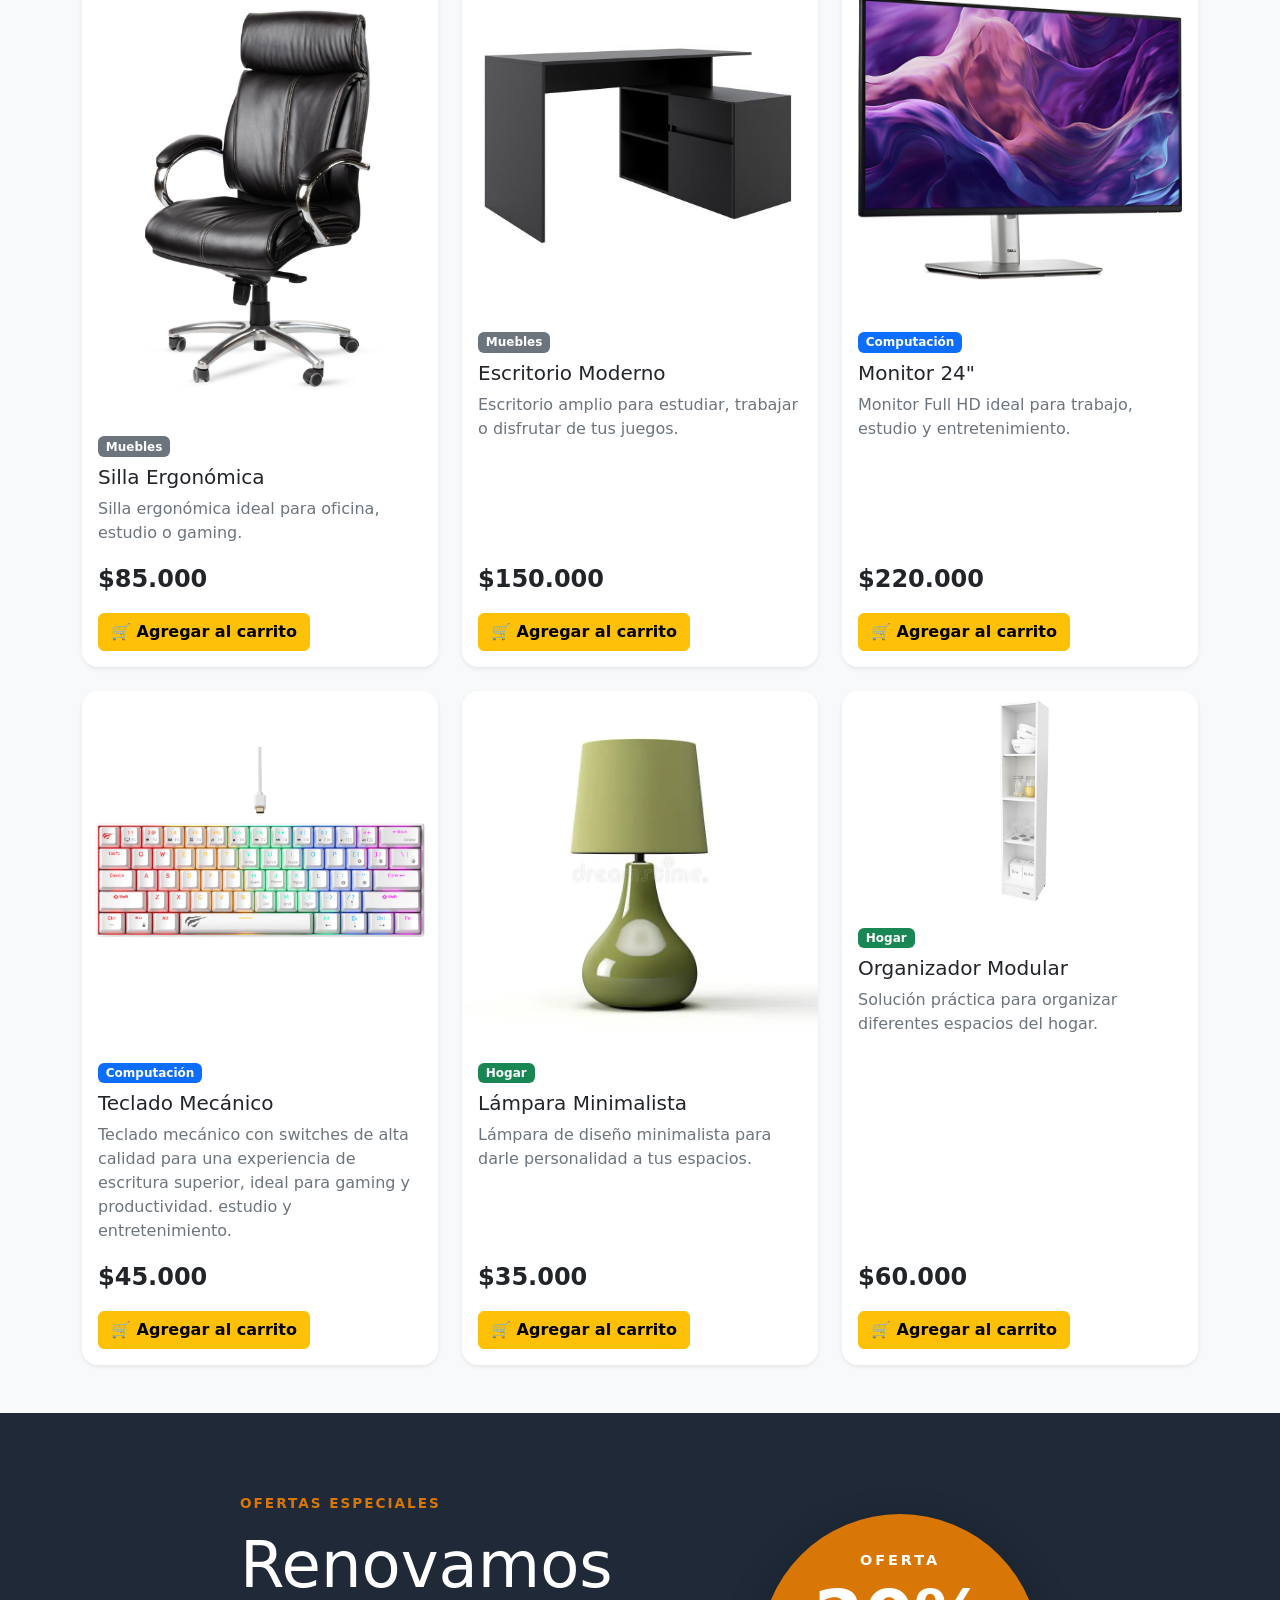
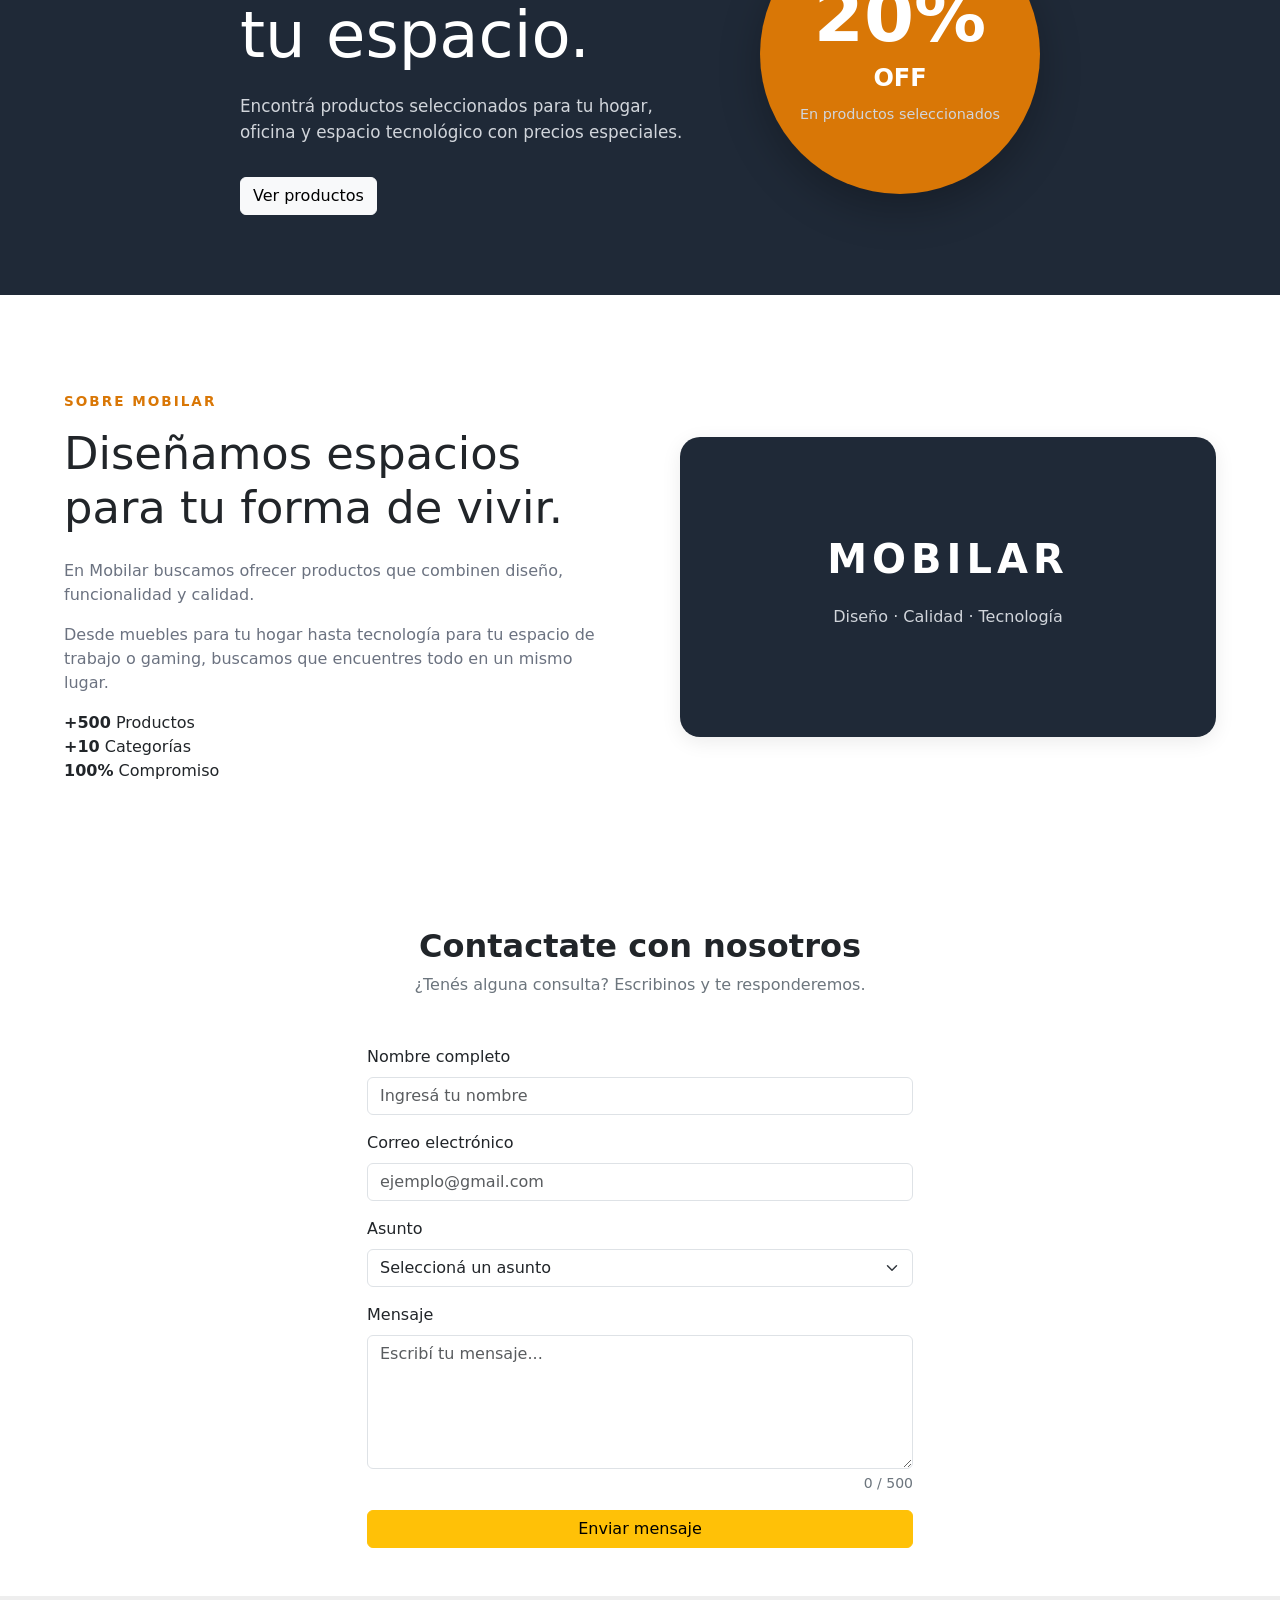
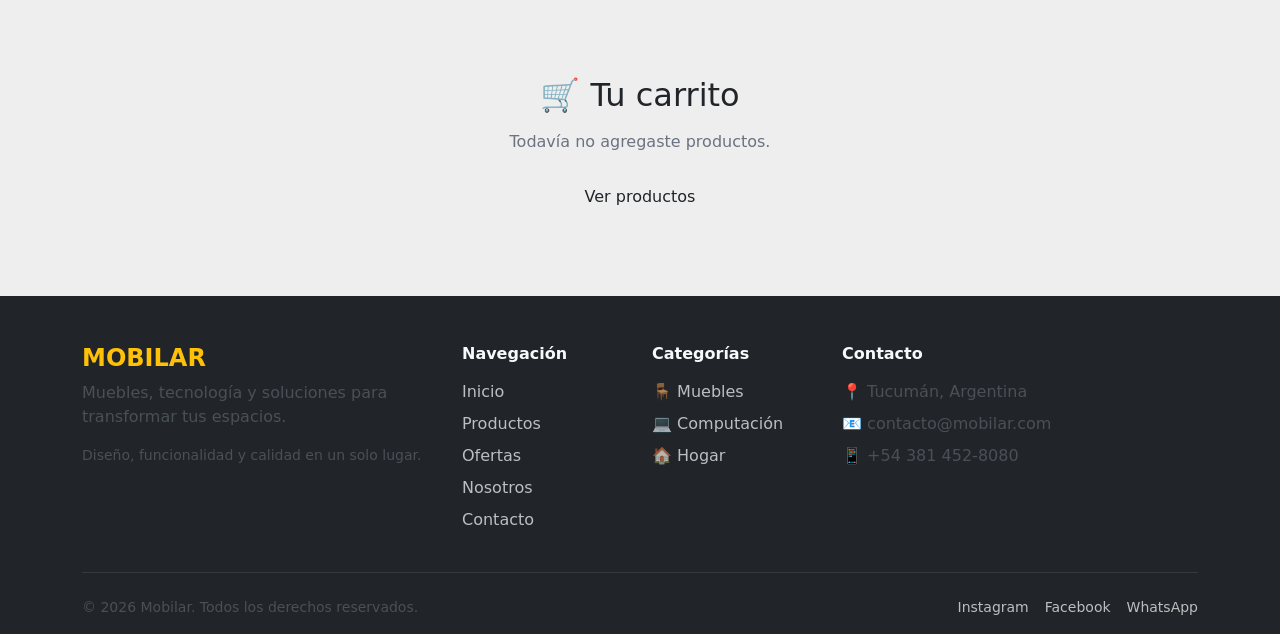
==== commit 986f9ce6: "FIX y funcionalidad de inicio de sesión" ====
--- a/index.html
+++ b/index.html
@@ -15,6 +15,8 @@
     >
 
 <title>Mobilar | Muebles y Tecnología</title>
+
+<link rel="icon" type="image/png" href="img/mobicon.png">
 
 <link rel="stylesheet" href="style.css">
 
@@ -152,25 +154,30 @@
 
         <!-- Carrito -->
 
-        <li class="nav-item">
-
-    <button
-    type="button"
-    class="btn btn-warning ms-lg-3"
-    id="boton-carrito"
-    aria-label="Abrir carrito de compras"
+        <div class="d-flex align-items-center gap-2 ms-lg-3">
+
+    <div id="zona-usuario"></div>
+
+<button type="button" 
+class="btn btn-warning" 
+id="boton-carrito" 
+aria-label="Abrir carrito de compras"
+
 >
-    🛒 Carrito
-
-    <span
-        id="contador-carrito"
-        class="badge text-bg-dark"
-    >
-        0
-    </span>
+
+🛒 Carrito
+
+<span
+id="contador-carrito" 
+class="badge text-bg-dark" 
+
+>
+
+0
+
+</span>
 
 </button>
-
         
     </div>
 
--- a/style.css
+++ b/style.css
@@ -1385,4 +1385,186 @@
 .filtro-categoria.activo {
     box-shadow:
         0 5px 15px rgba(0, 0, 0, 0.15);
-}+}
+
+
+/* MOBILAR - LOGIN*/
+
+.login-page {
+    min-height: 100vh;
+
+    background:
+        linear-gradient(
+            135deg,
+            #f8f7f4,
+            #e5e7eb
+        );
+}
+
+
+/* CONTENEDOR */
+
+.login-container {
+    min-height: calc(100vh - 56px);
+
+    display: flex;
+
+    align-items: center;
+
+    justify-content: center;
+
+    padding: 2rem 1rem;
+}
+
+
+/* TARJETA */
+
+.login-card {
+    width: 100%;
+
+    max-width: 460px;
+
+    padding: 2.5rem;
+
+    background-color: var(--color-white);
+
+    border-radius: 20px;
+
+    box-shadow:
+        0 20px 50px rgba(0, 0, 0, 0.12);
+
+    border: 1px solid var(--color-border);
+}
+
+
+/* CABECERA */
+
+.login-header {
+    text-align: center;
+
+    margin-bottom: 2rem;
+}
+
+
+.login-logo {
+    color: var(--color-secondary);
+
+    font-size: 2rem;
+
+    font-weight: 800;
+
+    letter-spacing: 4px;
+}
+
+
+.login-header p {
+    color: var(--color-text-light);
+
+    margin-top: 0.4rem;
+
+    margin-bottom: 0;
+}
+
+
+/* TÍTULO */
+
+.login-card h1 {
+    text-align: center;
+
+    font-size: 1.8rem;
+
+    font-weight: 700;
+
+    margin-bottom: 0.5rem;
+}
+
+
+.login-description {
+    text-align: center;
+
+    color: var(--color-text-light);
+
+    margin-bottom: 2rem;
+}
+
+
+/* INPUTS */
+
+.login-card .form-control {
+    padding: 0.8rem 1rem;
+
+    border-radius: 8px;
+
+    border: 1px solid var(--color-border);
+
+    transition:
+        border-color 0.2s ease,
+        box-shadow 0.2s ease;
+}
+
+
+.login-card .form-control:focus {
+    border-color: var(--color-secondary);
+
+    box-shadow:
+        0 0 0 3px rgba(217, 119, 6, 0.15);
+}
+
+
+/* BOTÓN LOGIN */
+
+.login-button {
+    padding: 0.8rem;
+
+    font-weight: 700;
+
+    border: none;
+
+    transition:
+        transform 0.2s ease,
+        box-shadow 0.2s ease;
+}
+
+
+.login-button:hover {
+    transform: translateY(-2px);
+
+    box-shadow:
+        0 8px 20px rgba(217, 119, 6, 0.25);
+}
+
+
+/* REGISTRO */
+
+.login-register {
+    text-align: center;
+
+    margin-top: 2rem;
+
+    padding-top: 1.5rem;
+
+    border-top: 1px solid var(--color-border);
+}
+
+
+.login-register p {
+    color: var(--color-text-light);
+
+    margin-bottom: 0.8rem;
+}
+
+
+/* RESPONSIVE */
+
+@media (max-width: 500px) {
+
+    .login-card {
+        padding: 1.5rem;
+    }
+
+    .login-logo {
+        font-size: 1.7rem;
+    }
+
+}
+
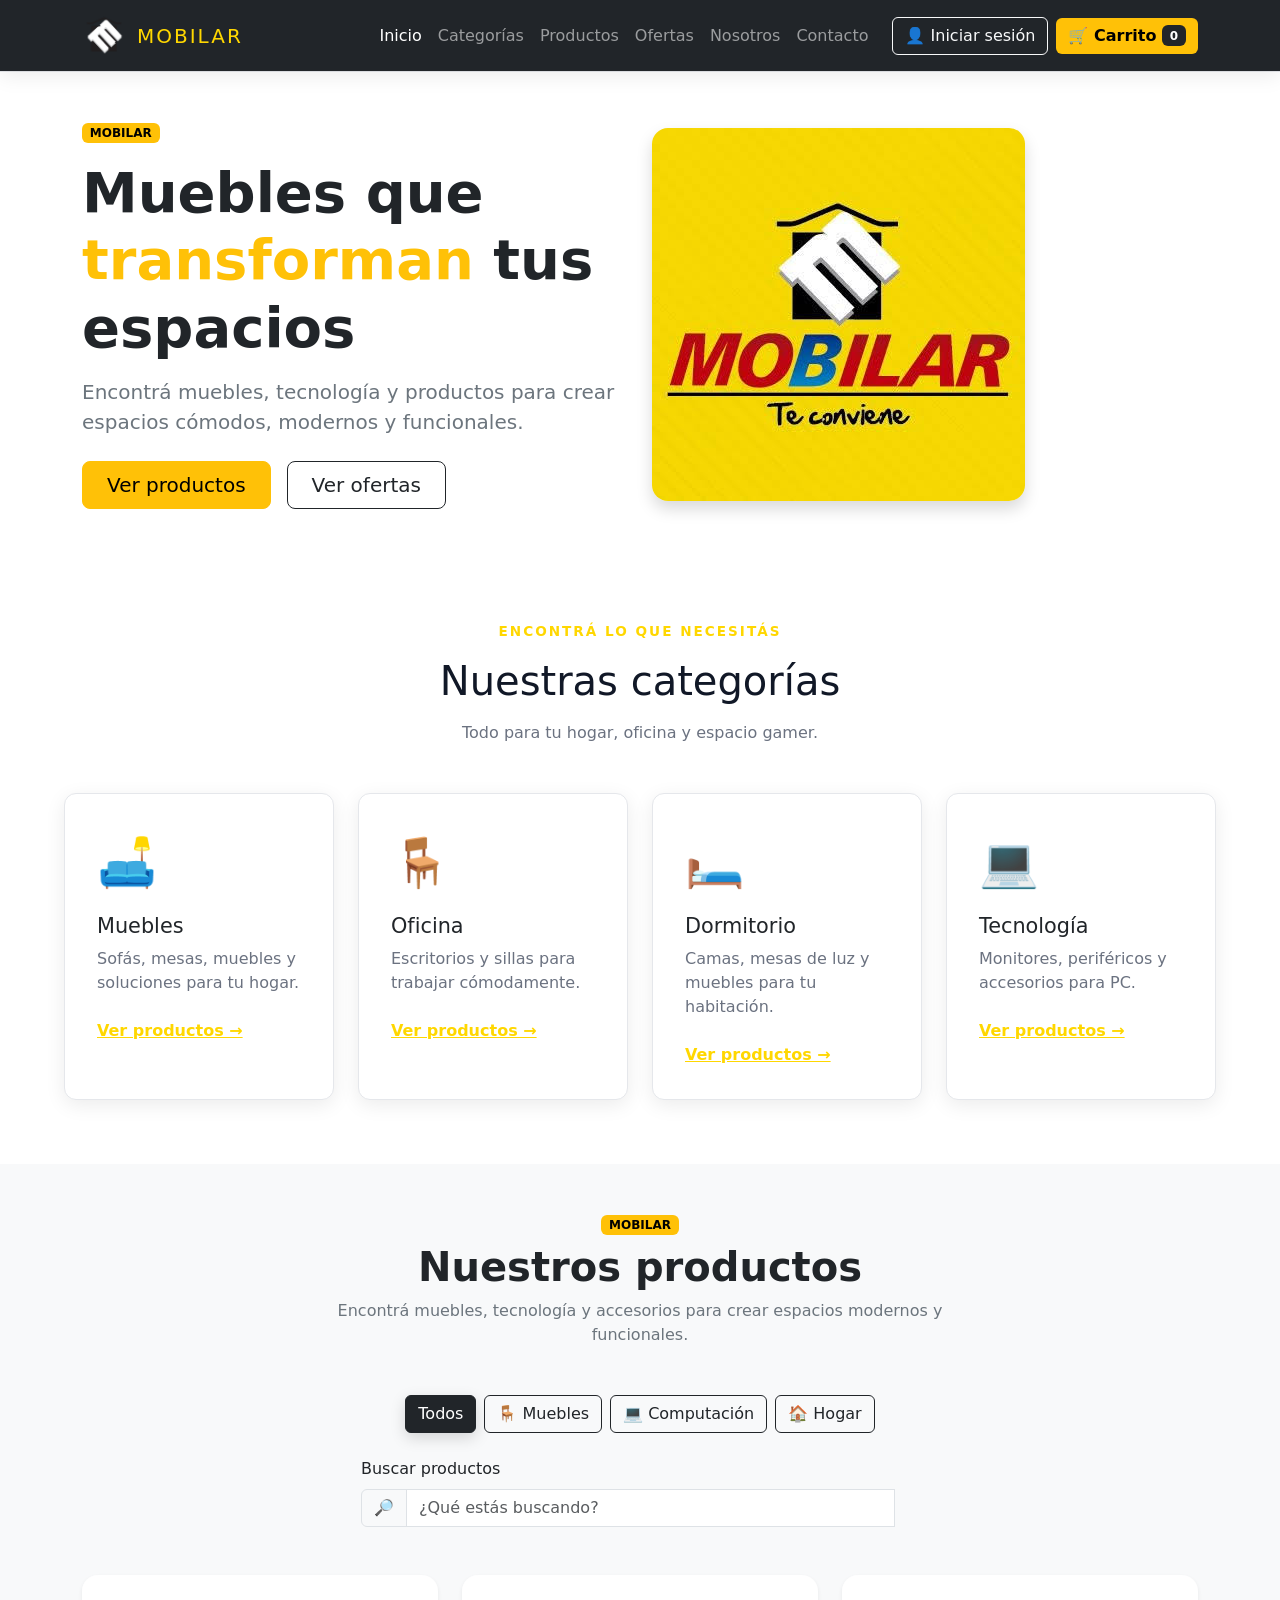
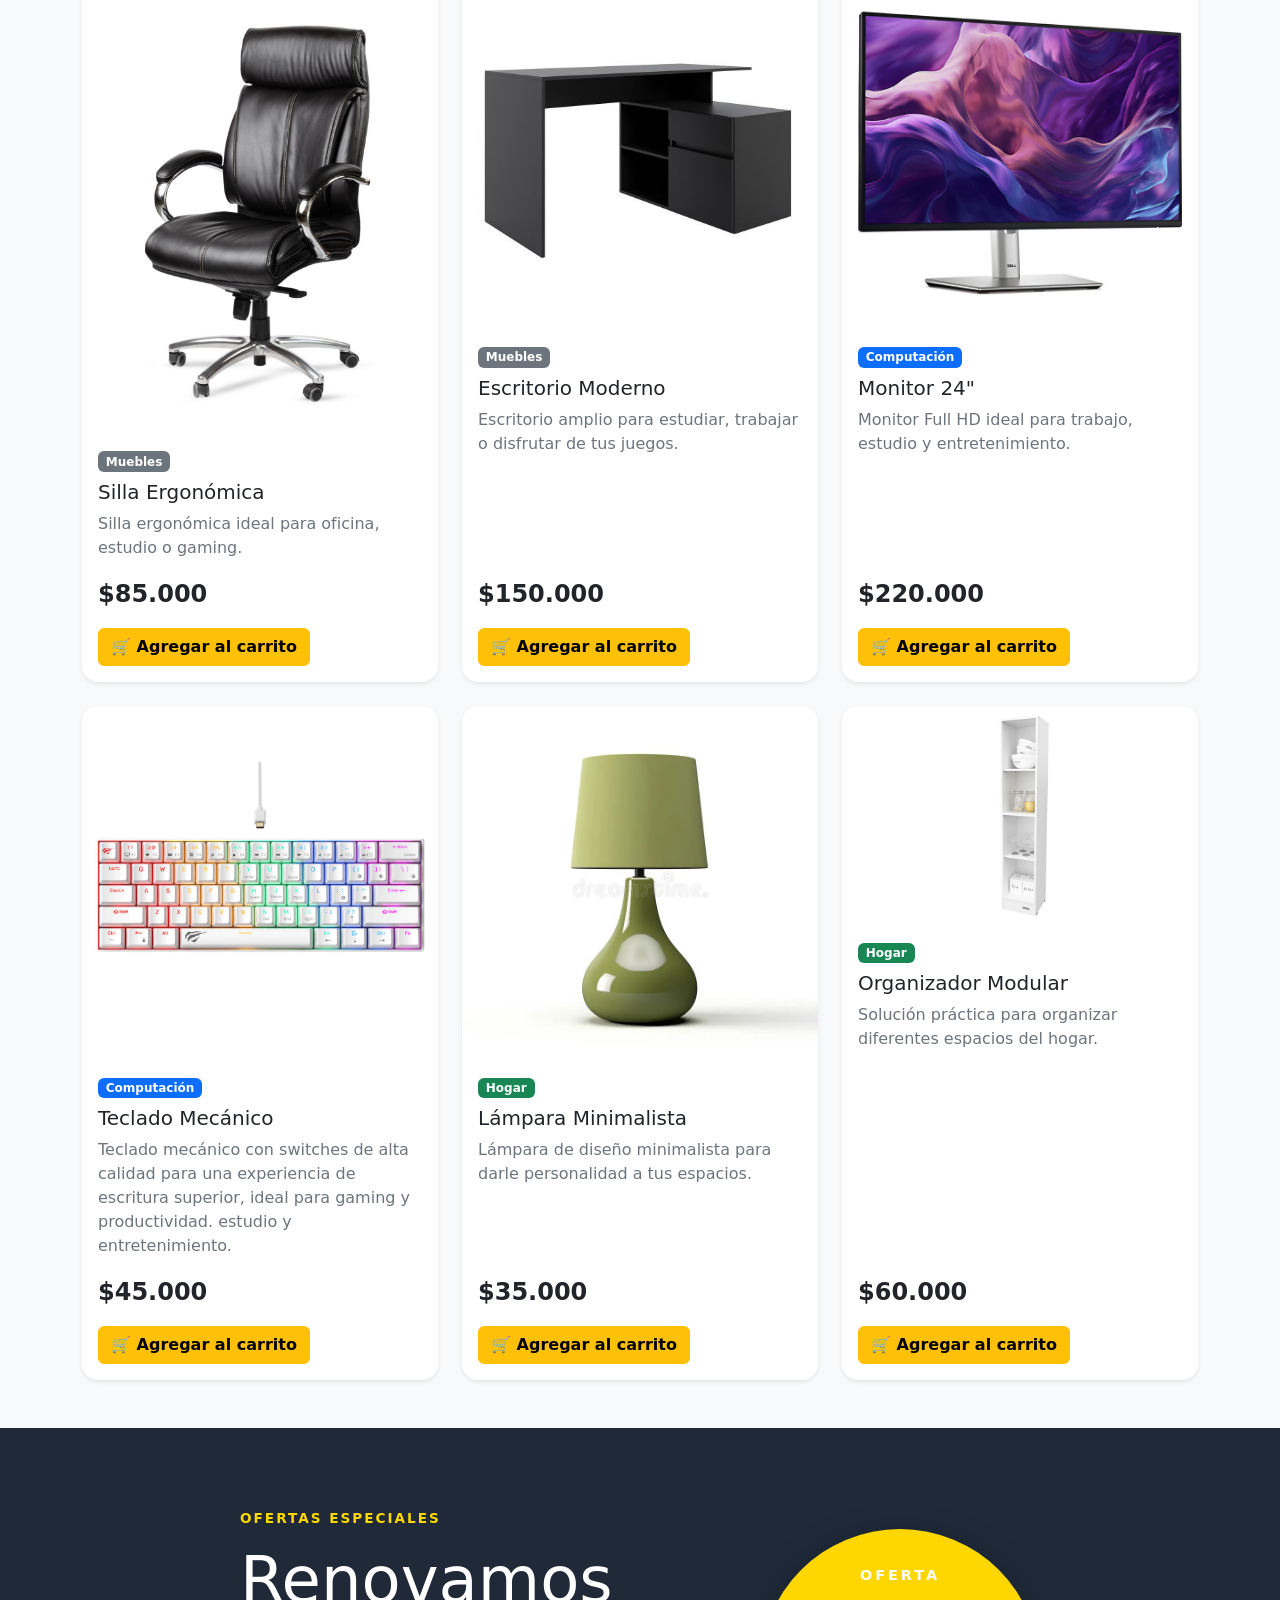
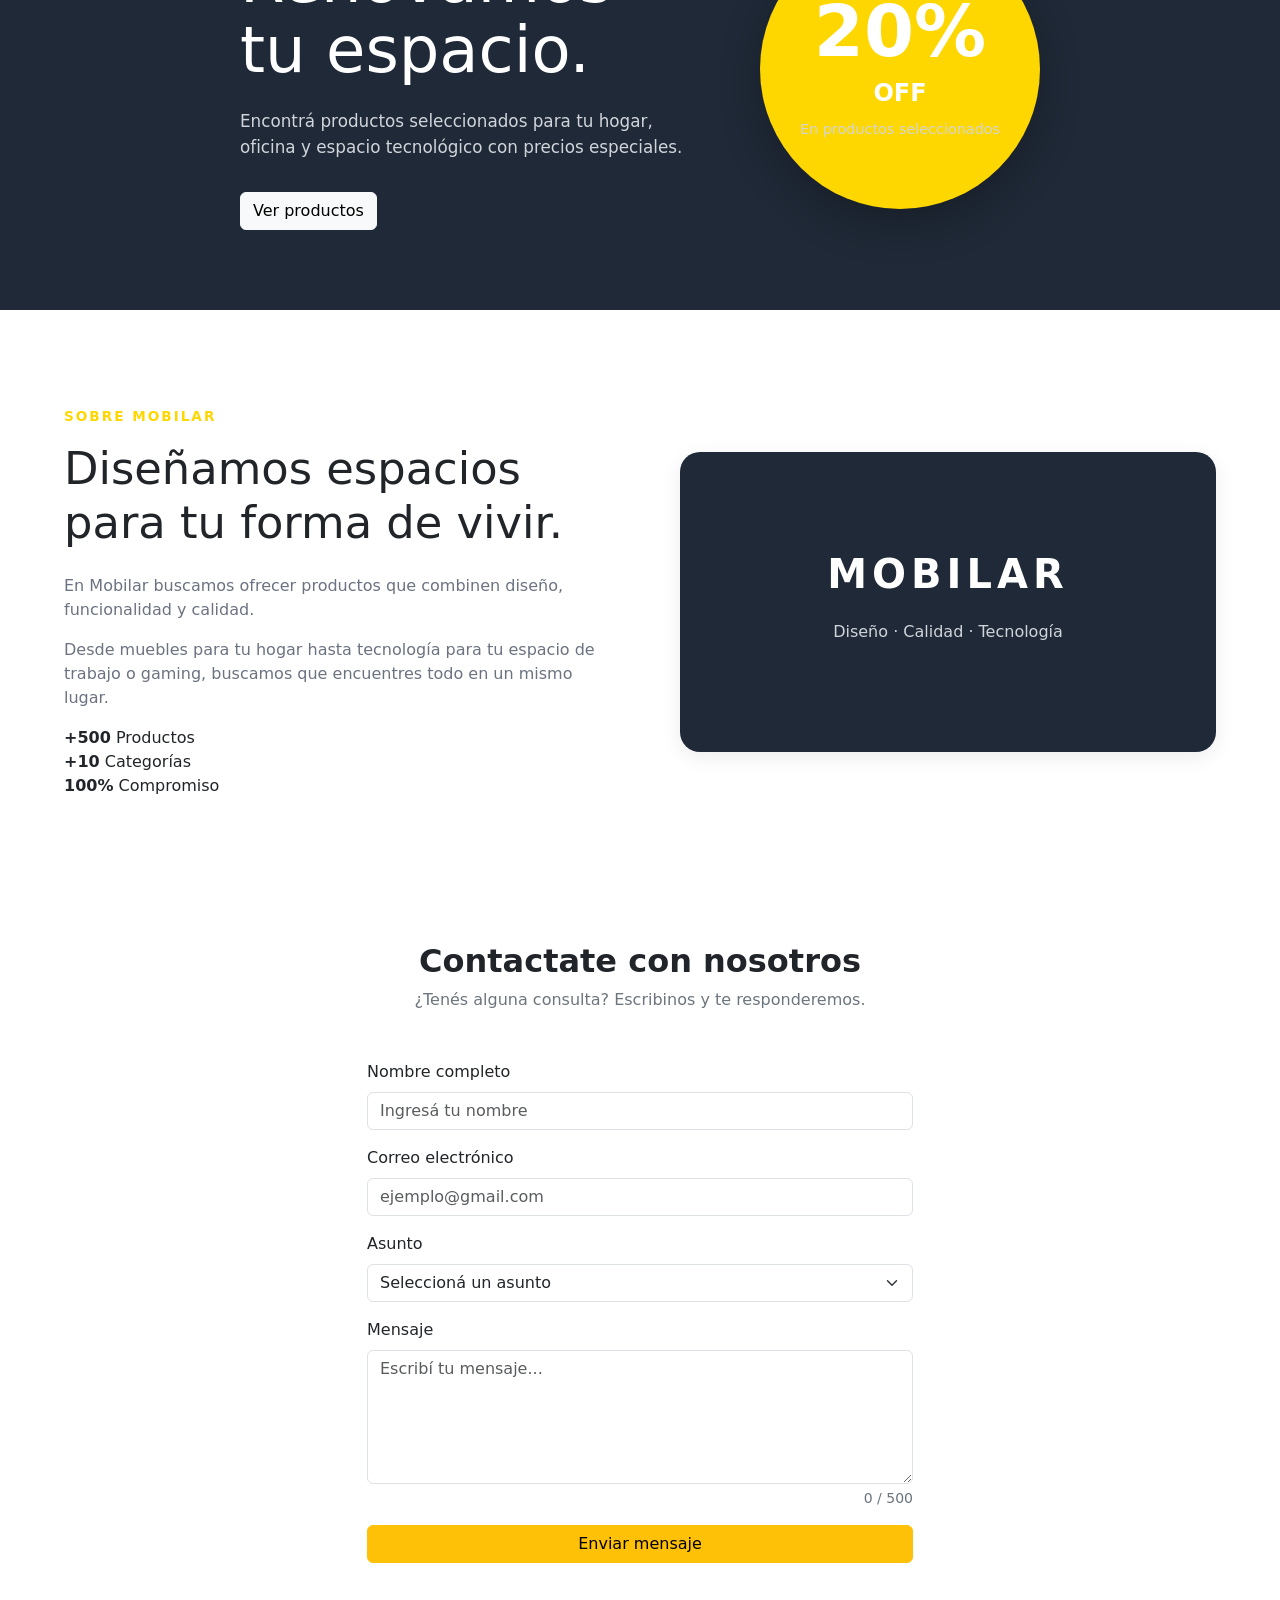
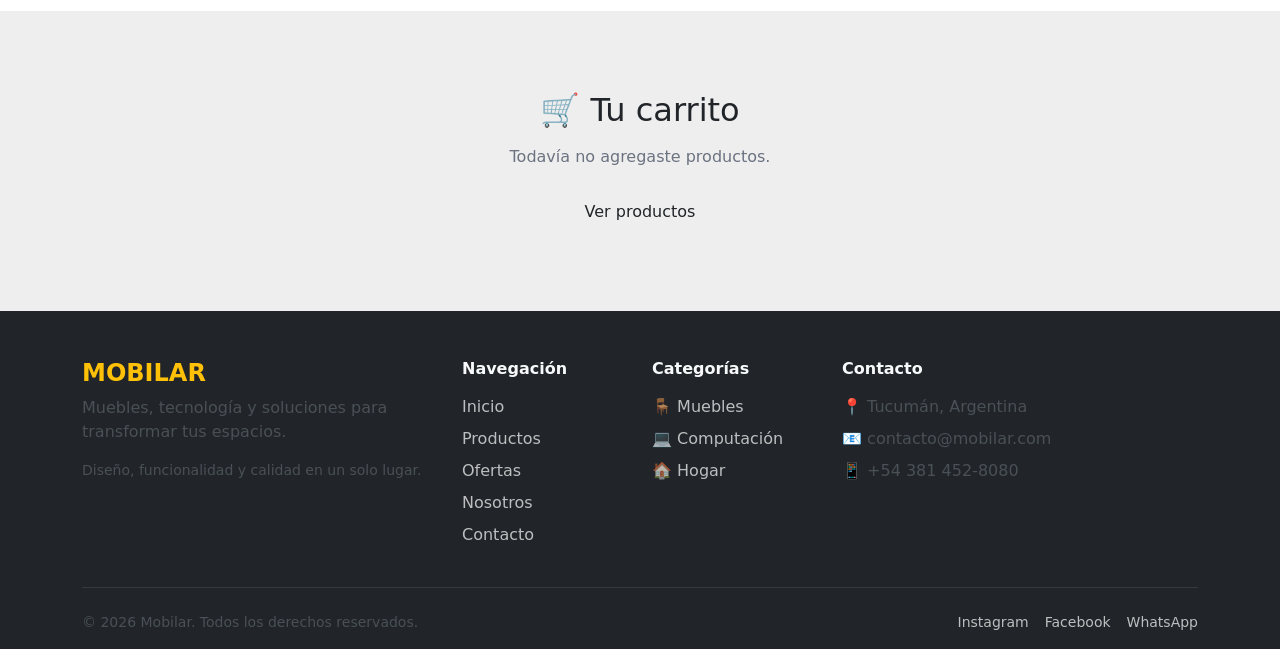
==== commit f3506671: "Implemetanción de LOGO y corrección de color" ====
--- a/index.html
+++ b/index.html
@@ -43,11 +43,14 @@
 
     <!-- Logo -->
 
-    <a
-        class="navbar-brand fw-bold"
-        href="#inicio"
-    >
-        MOBILAR
+    <a class="navbar-brand d-flex align-items-center" href="index.html"> 
+        <img src="img/logo.png" 
+        alt="Logo de Mobilar" 
+        class="logo-mobilar" 
+        > 
+        <span> 
+            MOBILAR 
+        </span> 
     </a>
 
 
--- a/style.css
+++ b/style.css
@@ -7,7 +7,7 @@
 
 --color-primary: #1f2937;
 --color-primary-dark: #111827;
---color-secondary: #d97706;
+--color-secondary: #FFD700;
 --color-secondary-light: #f59e0b;
 
 --color-background: #f8f7f4;
@@ -1568,3 +1568,9 @@
 
 }
 
+.logo-mobilar {
+    width: 45px;
+    height: 45px;
+    object-fit: contain;
+    margin-right: 10px;
+}
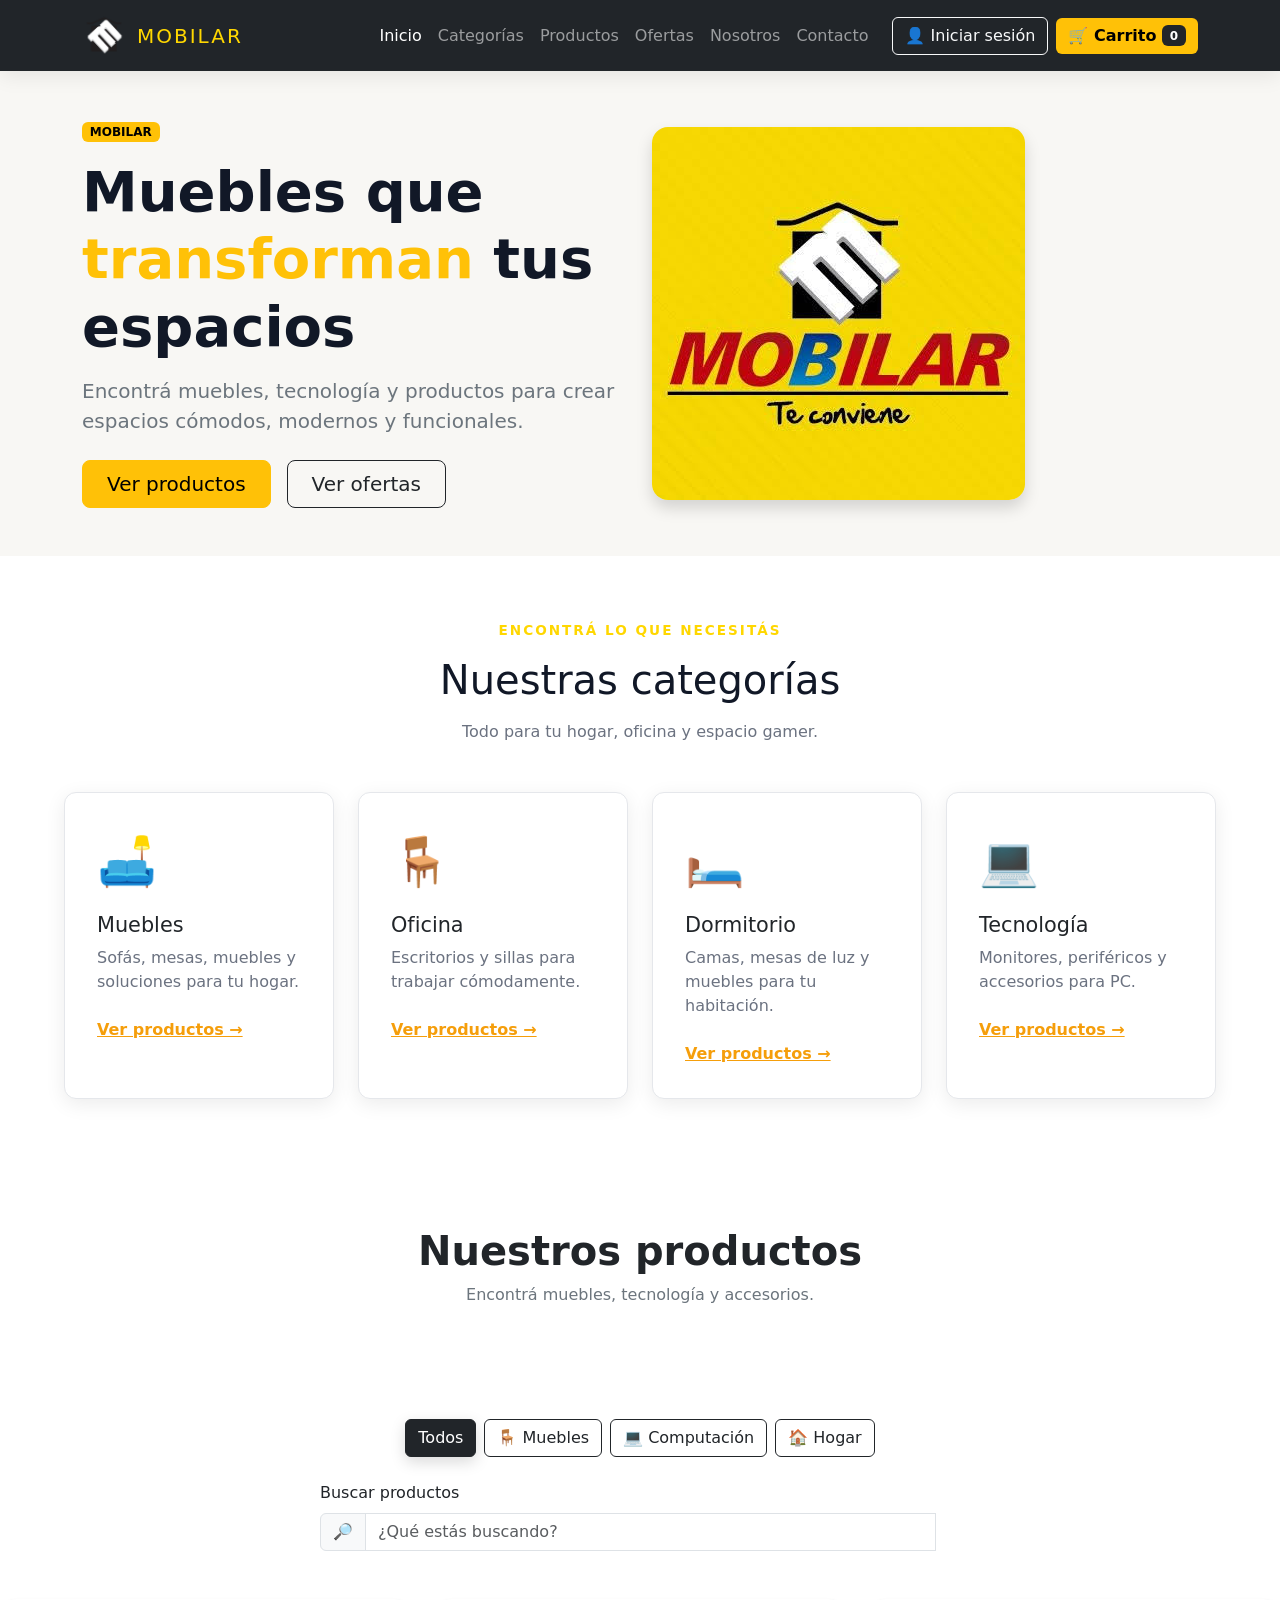
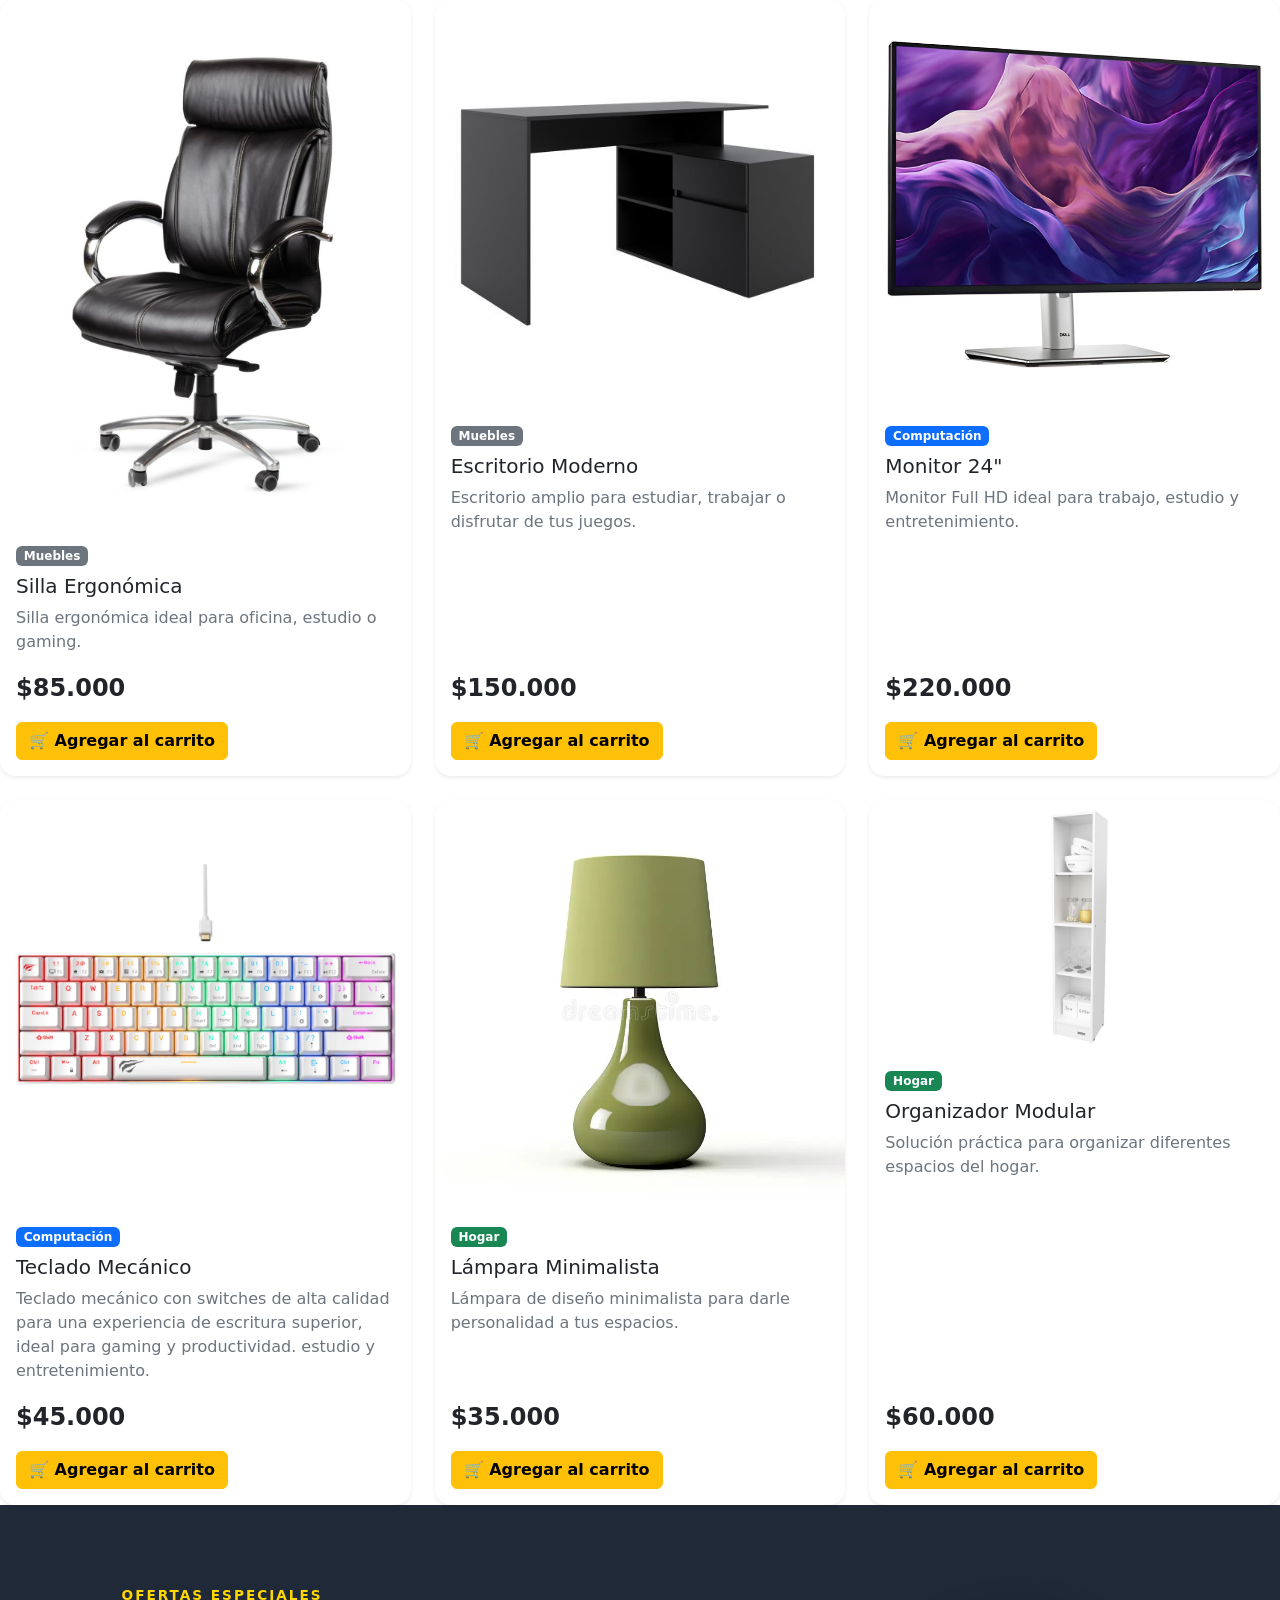
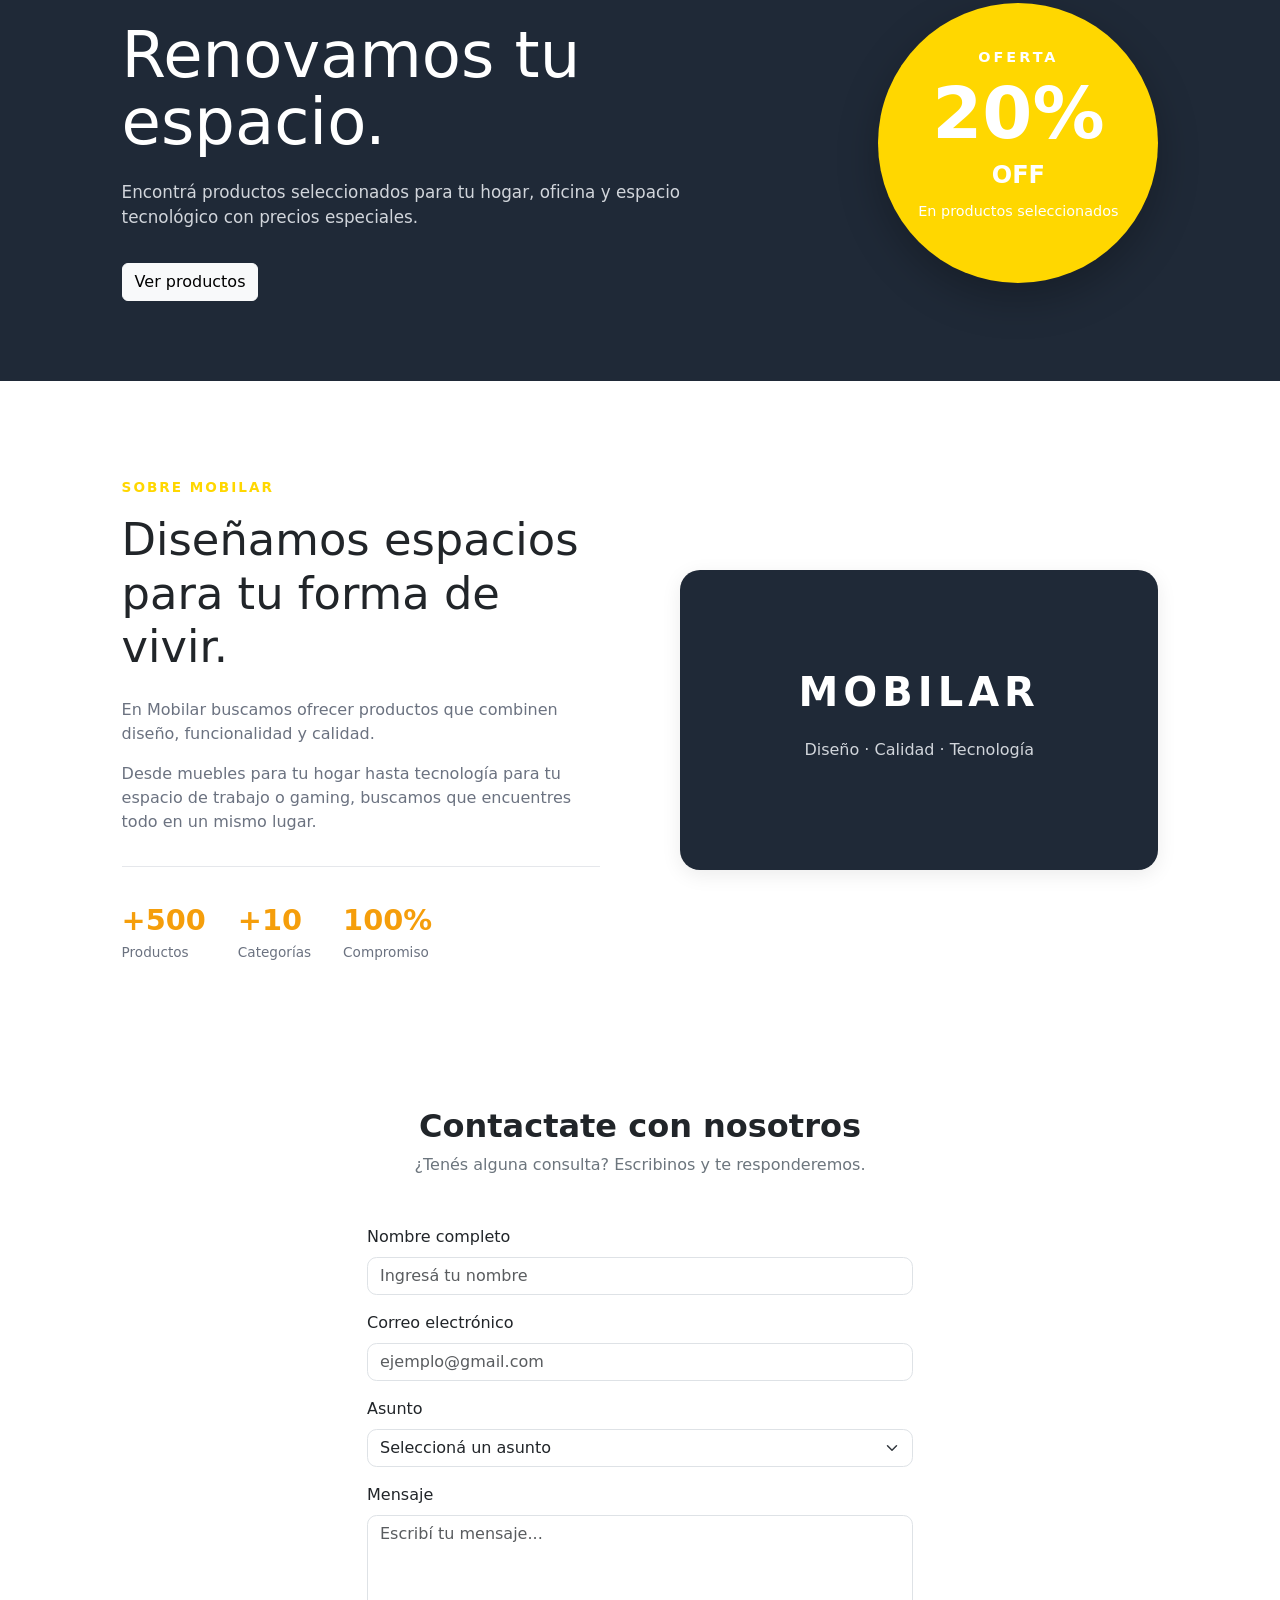
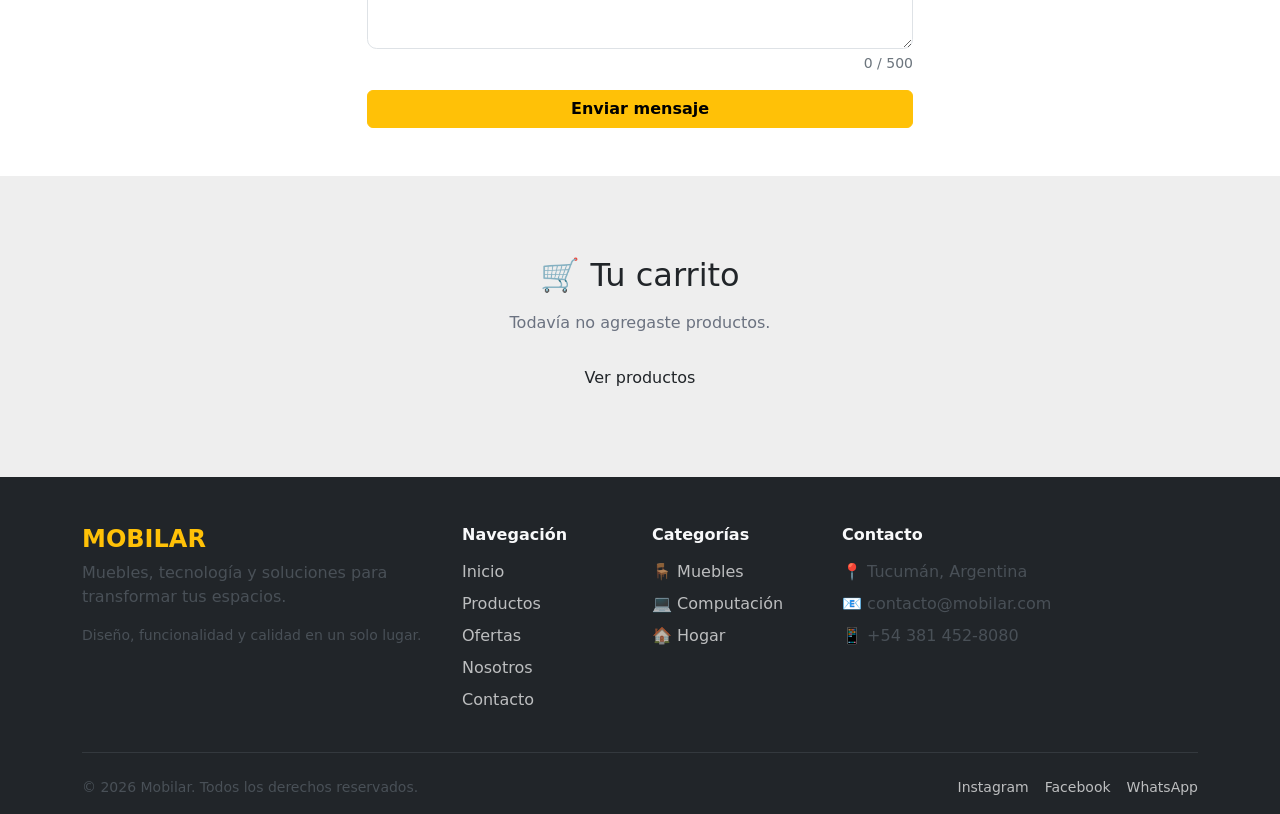
==== commit e9ff0a09: "Reajustes de código y implementación descriptivas" ====
--- a/index.html
+++ b/index.html
@@ -407,35 +407,30 @@
 
     </section>
 
-
     <!--  PRODUCTOS  -->
-
-    <section
-    id="productos"
-    class="py-5 bg-light"
+      
+<section 
+id="productos" 
+class="section products-section"
+
 >
-
-
-<div class="container">
-
-    <!-- Título -->
-
-    <div class="text-center mb-5">
-
-        <span class="badge text-bg-warning mb-2">
-            MOBILAR
-        </span>
-
-        <h2 class="display-6 fw-bold">
-            Nuestros productos
-        </h2>
-
-        <p class="text-secondary mx-auto productos-descripcion">
-            Encontrá muebles, tecnología y accesorios
-            para crear espacios modernos y funcionales.
-        </p>
+    <div class="container">
+
+        <div class="text-center mb-5">
+
+            <h2 class="display-6 fw-bold">
+                Nuestros productos
+            </h2>
+
+            <p class="text-secondary">
+                Encontrá muebles, tecnología y accesorios.
+            </p>
+
+        </div>
 
     </div>
+
+</section>
 
 
     <!-- Categorías -->
@@ -541,7 +536,7 @@
                     <img
             src="img/muebles/oficina/sillaergonomica.jpg"
             class="card-img-top"
-            alt="Escritorio moderno para computadora"
+            alt="Silla ergonómica para oficina y gaming"
         >
 
                 </div>
@@ -675,7 +670,7 @@
                     <img
             src="img/muebles/oficina/tecnología/monitor24.jpg"
             class="card-img-top"
-            alt="Escritorio moderno para computadora"
+            alt="Monitor 24 pulgadas Full HD"
         >
 
                 </div>
@@ -740,7 +735,7 @@
                     <img
             src="img/muebles/oficina/tecnología/tecladomecanico.jpg"
             class="card-img-top"
-            alt="Teclado mecánico"
+            alt="Teclado mecánico para gaming y productividad"
         >
 
                 </div>
@@ -807,7 +802,7 @@
                      <img
             src="img/muebles/oficina/lamparaminimalista.jpg"
             class="card-img-top"
-            alt="Escritorio moderno para computadora"
+            alt="Lámpara minimalista para iluminar tu espacio"
         >
 
                 </div>
@@ -874,7 +869,7 @@
                     <img
             src="img/muebles/organizadormodular.jpg"
             class="card-img-top"
-            alt="Escritorio moderno para computadora"
+            alt="Organizador modular para el hogar "
         >
 
                 </div>
--- a/style.css
+++ b/style.css
@@ -1,1571 +1,92 @@
 
-
-/*  VARIABLES  */
+/* VARIABLES */
 
 :root {
-
-
---color-primary: #1f2937;
---color-primary-dark: #111827;
---color-secondary: #FFD700;
---color-secondary-light: #f59e0b;
-
---color-background: #f8f7f4;
---color-white: #ffffff;
---color-text: #222222;
---color-text-light: #6b7280;
-
---color-border: #e5e7eb;
-
---spacing-xs: 0.5rem;
---spacing-sm: 1rem;
---spacing-md: 1.5rem;
---spacing-lg: 2rem;
---spacing-xl: 4rem;
-
---border-radius: 12px;
---border-radius-large: 20px;
-
---shadow: 0 5px 20px rgba(0, 0, 0, 0.08);
---shadow-hover: 0 10px 30px rgba(0, 0, 0, 0.14);
-
---transition: 0.3s ease;
-
-
-}
-
-/*  RESET  */
+    --color-primary: #1f2937;
+    --color-primary-dark: #111827;
+    --color-secondary: #FFD700;
+    --color-secondary-light: #f59e0b;
+
+    --color-background: #f8f7f4;
+    --color-white: #ffffff;
+    --color-text: #222222;
+    --color-text-light: #6b7280;
+    --color-border: #e5e7eb;
+
+    --spacing-xs: 0.5rem;
+    --spacing-sm: 1rem;
+    --spacing-md: 1.5rem;
+    --spacing-lg: 2rem;
+    --spacing-xl: 4rem;
+
+    --border-radius: 12px;
+    --border-radius-large: 20px;
+
+    --shadow: 0 5px 20px rgba(0, 0, 0, 0.08);
+    --shadow-hover: 0 10px 30px rgba(0, 0, 0, 0.14);
+
+    --transition: 0.3s ease;
+}
+
+/* ESTILOS GENERALES*/
 
 * {
-  margin: 0;
-  padding: 0;
-  box-sizing: border-box;
-  }
+    box-sizing: border-box;
+}
 
 html {
-scroll-behavior: smooth;
+    scroll-behavior: smooth;
 }
 
 body {
-font-family: Arial, Helvetica, sans-serif;
-background-color: var(--color-background);
-color: var(--color-text);
-line-height: 1.6;
+    margin: 0;
+    font-family: Arial, Helvetica, sans-serif;
+    background-color: var(--color-background);
+    color: var(--color-text);
+    line-height: 1.6;
 }
 
 a {
-text-decoration: none;
-color: inherit;
-}
-
-ul {
-list-style: none;
+    text-decoration: none;
 }
 
 img {
-max-width: 100%;
-display: block;
-}
-
-/* ==================== HEADER ==================== */
-
-.header {
-width: 100%;
-background-color: var(--color-white);
-border-bottom: 1px solid var(--color-border);
-position: sticky;
-top: 0;
-z-index: 1000;
-}
-
-/*
-.navbar {
-width: 90%;
-max-width: 1200px;
-min-height: 75px;
-margin: 0 auto;
-
-
-display: flex;
-align-items: center;
-justify-content: space-between;
-gap: var(--spacing-md);
-
-
-}
-*/
-
-.logo {
-font-size: 1.5rem;
-font-weight: 800;
-letter-spacing: 2px;
-color: var(--color-primary);
-}
-
-.nav-links {
-display: flex;
-align-items: center;
-gap: 1.5rem;
-}
-
-.nav-links a {
-font-size: 0.95rem;
-font-weight: 600;
-transition: var(--transition);
-}
-
-.nav-links a:hover {
-color: var(--color-secondary);
-}
-
-.cart {
-padding: 0.6rem 1rem;
-background-color: var(--color-primary);
-color: var(--color-white);
-border-radius: 8px;
-transition: var(--transition);
-}
-
-.cart:hover {
-background-color: var(--color-secondary);
-}
-
-
-/*  HERO  */
-
-.hero {
-width: 90%;
-max-width: 1200px;
-min-height: 80vh;
-margin: 0 auto;
-
-display: flex;
-align-items: center;
-justify-content: space-between;
-gap: 4rem;
-
-
-}
-
-.hero-content {
-flex: 1;
-}
-
-.hero-subtitle,
-.section-subtitle {
-color: var(--color-secondary);
-font-size: 0.85rem;
-font-weight: 800;
-letter-spacing: 2px;
-margin-bottom: var(--spacing-sm);
-}
-
-.hero h1 {
-font-size: clamp(3rem, 6vw, 5.5rem);
-line-height: 1.05;
-color: var(--color-primary-dark);
-margin-bottom: var(--spacing-md);
-}
-
-.hero-description {
-max-width: 500px;
-color: var(--color-text-light);
-font-size: 1.1rem;
-margin-bottom: var(--spacing-lg);
-}
-
-.hero-image {
-flex: 1;
-display: flex;
-justify-content: center;
-}
-
-.hero-placeholder {
-width: 100%;
-max-width: 500px;
-height: 500px;
-
-
-display: flex;
-align-items: center;
-justify-content: center;
-
-background: linear-gradient(
-    135deg,
-    #e5e7eb,
-    #d1d5db
-);
-
-border-radius: var(--border-radius-large);
-
-color: var(--color-primary);
-font-size: 2rem;
-font-weight: 800;
-letter-spacing: 4px;
-
-box-shadow: var(--shadow);
-
-
-}
-
-/*  BOTONES  */
-
-.btn {
-display: inline-block;
-
-
-padding: 0.9rem 1.8rem;
-
-background-color: var(--color-secondary);
-color: var(--color-white);
-
-border: 2px solid var(--color-secondary);
-border-radius: 8px;
-
-font-weight: 700;
-
-transition: var(--transition);
-
-
-}
-
-.btn:hover {
-background-color: var(--color-primary);
-border-color: var(--color-primary);
-transform: translateY(-2px);
-}
-
-.btn-light {
-background-color: var(--color-white);
-color: var(--color-primary);
-border-color: var(--color-white);
-}
-
-.btn-light:hover {
-background-color: transparent;
-color: var(--color-white);
-}
-
-/*  SECCIONES  */
-
-.section {
-width: 90%;
-max-width: 1200px;
-margin: 0 auto;
-padding: var(--spacing-xl) 0;
-}
-
-.section-header {
-text-align: center;
-max-width: 700px;
-margin: 0 auto 3rem;
-}
-
-.section-header h2 {
-font-size: 2.5rem;
-color: var(--color-primary-dark);
-margin-bottom: var(--spacing-sm);
-}
-
-.section-header > p:last-child {
-color: var(--color-text-light);
-}
-
-/*  CATEGORÍAS  */
-
-.categories {
-display: flex;
-gap: var(--spacing-md);
-flex-wrap: wrap;
-}
-
-.category-card {
-flex: 1 1 240px;
-
-
-padding: var(--spacing-lg);
-
-background-color: var(--color-white);
-border: 1px solid var(--color-border);
-border-radius: var(--border-radius);
-
-box-shadow: var(--shadow);
-
-transition: var(--transition);
-
-
-}
-
-.category-card:hover {
-transform: translateY(-5px);
-box-shadow: var(--shadow-hover);
-}
-
-.category-icon {
-font-size: 3rem;
-margin-bottom: var(--spacing-sm);
-}
-
-.category-card h3 {
-font-size: 1.3rem;
-margin-bottom: var(--spacing-xs);
-}
-
-.category-card p {
-color: var(--color-text-light);
-margin-bottom: var(--spacing-md);
-}
-
-.category-card a {
-color: var(--color-secondary);
-font-weight: 700;
-}
-
-/*  PRODUCTOS  */
-
-.products-section {
-max-width: 1400px;
-}
-
-.products-grid {
-display: grid;
-
-
-grid-template-columns: repeat(3, 1fr);
-
-gap: var(--spacing-lg);
-
-
-}
-
-.product-card {
-background-color: var(--color-white);
-border: 1px solid var(--color-border);
-border-radius: var(--border-radius);
-
-
-overflow: hidden;
-
-box-shadow: var(--shadow);
-
-transition: var(--transition);
-
-
-}
-
-.product-card:hover {
-transform: translateY(-5px);
-box-shadow: var(--shadow-hover);
-}
-
-.product-image {
-width: 100%;
-height: 250px;
-
-
-display: flex;
-align-items: center;
-justify-content: center;
-
-background-color: #eeeeee;
-
-font-size: 5rem;
-
-
-}
-
-.product-info {
-padding: var(--spacing-md);
-}
-
-.product-category {
-font-size: 0.8rem;
-color: var(--color-secondary);
-font-weight: 700;
-text-transform: uppercase;
-}
-
-.product-info h3 {
-font-size: 1.3rem;
-margin: 0.4rem 0;
-}
-
-.product-info p {
-color: var(--color-text-light);
-margin-bottom: var(--spacing-md);
-}
-
-.product-bottom {
-display: flex;
-align-items: center;
-justify-content: space-between;
-gap: var(--spacing-sm);
-}
-
-.price {
-font-size: 1.2rem;
-font-weight: 800;
-color: var(--color-primary);
-}
-
-.product-btn {
-padding: 0.6rem 1rem;
-
-
-background-color: var(--color-primary);
-color: var(--color-white);
-
-border-radius: 6px;
-
-font-size: 0.85rem;
-font-weight: 700;
-
-transition: var(--transition);
-
-
-}
-
-.product-btn:hover {
-background-color: var(--color-secondary);
-}
-
-/* ==================== OFERTAS ==================== */
-
-.offers-section {
-    min-height: 450px;
-
-    display: flex;
-    align-items: center;
-
-    padding: 5rem 5%;
-
-    background-color: var(--color-primary);
-
-    color: var(--color-white);
-}
-
-
-.offer-content {
-    width: 90%;
-    max-width: 1200px;
-
-    margin: 0 auto;
-
-    display: flex;
-    align-items: center;
-    justify-content: space-between;
-
-    gap: 4rem;
-}
-
-
-.offer-text {
-    flex: 1;
-}
-
-
-.offer-text h2 {
-    font-size: clamp(2.5rem, 5vw, 4.5rem);
-
-    line-height: 1.05;
-
-    margin-bottom: var(--spacing-md);
-}
-
-
-.offer-text p:not(.section-subtitle) {
-    max-width: 600px;
-
-    margin-bottom: var(--spacing-lg);
-
-    color: #d1d5db;
-
-    font-size: 1.05rem;
-}
-
-
-/* OFERTA DESTACADA */
-
-.offer-highlight {
-    width: 280px;
-    height: 280px;
-
-    flex-shrink: 0;
-
-    display: flex;
-    flex-direction: column;
-
-    align-items: center;
-    justify-content: center;
-
-    background-color: var(--color-secondary);
-
-    border-radius: 50%;
-
-    box-shadow: 0 15px 40px rgba(0, 0, 0, 0.25);
-
-    text-align: center;
-}
-
-
-.offer-label {
-    font-size: 0.9rem;
-
-    font-weight: 800;
-
-    letter-spacing: 3px;
-}
-
-
-.offer-highlight strong {
-    font-size: 4.5rem;
-
-    line-height: 1;
-
-    margin: 0.5rem 0;
-}
-
-
-.offer-highlight > span:not(.offer-label) {
-    font-size: 1.5rem;
-
-    font-weight: 800;
-}
-
-
-.offer-highlight p {
-    margin-top: 0.5rem;
-
-    font-size: 0.9rem;
-}
-
-.offer-content {
-width: 90%;
-max-width: 800px;
-margin: 0 auto;
-}
-
-.offer-content h2 {
-font-size: clamp(2.5rem, 5vw, 4rem);
-line-height: 1.1;
-margin-bottom: var(--spacing-md);
-}
-
-.offer-content p:not(.section-subtitle) {
-max-width: 600px;
-margin-bottom: var(--spacing-lg);
-color: #d1d5db;
-}
-
-/*  NOSOTROS  */
-
-.about-section {
-padding-top: 6rem;
-padding-bottom: 6rem;
-}
-
-.about-content {
-display: flex;
-align-items: center;
-gap: 5rem;
-}
-
-.about-text {
-flex: 1;
-}
-
-.about-text h2 {
-font-size: 2.8rem;
-line-height: 1.2;
-margin-bottom: var(--spacing-md);
-}
-
-.about-text p:not(.section-subtitle) {
-    .about-stats {
-    display: flex;
-
-    gap: 2rem;
-
-    margin-top: 2rem;
-
-    padding-top: 2rem;
-
-    border-top: 1px solid var(--color-border);
-}
-
-
-.stat {
-    display: flex;
-
-    flex-direction: column;
-}
-
-
-.stat strong {
-    font-size: 1.8rem;
-
-    color: var(--color-secondary);
-}
-
-
-.stat span {
-    color: var(--color-text-light);
-
-    font-size: 0.85rem;
-}
-color: var(--color-text-light);
-margin-bottom: var(--spacing-sm);
-}
-
-.about-box {
-flex: 1;
-
-
-min-height: 300px;
-
-display: flex;
-flex-direction: column;
-align-items: center;
-justify-content: center;
-
-background-color: var(--color-primary);
-
-border-radius: var(--border-radius-large);
-
-color: var(--color-white);
-
-box-shadow: var(--shadow);
-
-
-}
-
-.about-box span {
-font-size: 2.5rem;
-font-weight: 800;
-letter-spacing: 5px;
-}
-
-.about-box p {
-color: #d1d5db;
-margin-top: var(--spacing-sm);
-}
-
-/*  CONTACTO  */
-
-.contact-section {
-max-width: 800px;
-}
-
-.contact-form {
-background-color: var(--color-white);
-
-padding: var(--spacing-lg);
-
-border: 1px solid var(--color-border);
-border-radius: var(--border-radius);
-
-box-shadow: var(--shadow);
-
-
-}
-
-.form-group {
-display: flex;
-flex-direction: column;
-
-
-margin-bottom: var(--spacing-md);
-
-
-}
-
-.form-group label {
-margin-bottom: var(--spacing-xs);
-font-weight: 700;
-}
-
-.form-group input,
-.form-group textarea {
-width: 100%;
-
-
-padding: 0.9rem;
-
-border: 1px solid var(--color-border);
-border-radius: 8px;
-
-font-family: inherit;
-font-size: 1rem;
-
-outline: none;
-
-transition: var(--transition);
-
-
-}
-
-.form-group input:focus,
-.form-group textarea:focus {
-border-color: var(--color-secondary);
-box-shadow: 0 0 0 3px rgba(217, 119, 6, 0.1);
-}
-
-.form-group textarea {
-resize: vertical;
-}
-
-/*  CARRITO  */
-
-.cart-section {
-padding: 5rem 5%;
-
-
-background-color: #eeeeee;
-
-text-align: center;
-
-
-}
-
-.cart-content h2 {
-font-size: 2rem;
-margin-bottom: var(--spacing-sm);
-}
-
-.cart-content p {
-color: var(--color-text-light);
-margin-bottom: var(--spacing-md);
-}
-
-/*  FOOTER  */
-
-.footer {
-background-color: var(--color-primary-dark);
-color: var(--color-white);
-padding-top: 4rem;
-}
-
-.footer-content {
-width: 90%;
-max-width: 1200px;
-margin: 0 auto;
-
-
-display: grid;
-grid-template-columns: 2fr 1fr 1fr 1.5fr;
-
-gap: 3rem;
-
-padding-bottom: 3rem;
-
-
-}
-
-.footer-brand h2 {
-letter-spacing: 3px;
-margin-bottom: var(--spacing-sm);
-}
-
-.footer-brand p {
-color: #9ca3af;
-}
-
-.footer-links,
-.footer-contact {
-display: flex;
-flex-direction: column;
-gap: 0.6rem;
-}
-
-.footer-links h3,
-.footer-contact h3 {
-margin-bottom: var(--spacing-xs);
-}
-
-.footer-links a {
-color: #9ca3af;
-transition: var(--transition);
-}
-
-.footer-links a:hover {
-color: var(--color-secondary-light);
-}
-
-.footer-contact p {
-color: #9ca3af;
-}
-
-.footer-bottom {
-border-top: 1px solid #374151;
-
-
-padding: var(--spacing-md);
-
-text-align: center;
-
-color: #9ca3af;
-
-font-size: 0.85rem;
-
-
-}
-
-/* 
-RESPONSIVE DESIGN
- */
-
-/*  TABLET  */
-
-@media (max-width: 900px) {
-
-        .about-stats {
-        justify-content: center;
-
-        flex-wrap: wrap;
-    }
-
-.nav-links {
-    gap: 0.8rem;
-}
-
-
-.nav-links a {
-    font-size: 0.85rem;
-}
-
-
-.hero {
-    min-height: auto;
-    padding: 5rem 0;
-    gap: 2rem;
-}
-
-
-.hero-placeholder {
-    height: 400px;
-}
-
-
-.products-grid {
-    grid-template-columns: repeat(2, 1fr);
-}
-
-
-.about-content {
-    gap: 2rem;
-}
-
-
-.footer-content {
-    grid-template-columns: repeat(2, 1fr);
-}
-
-}
-
-/*  CELULAR  */
-
-@media (max-width: 650px) {
-
-        .about-stats {
-        justify-content: center;
-
-        flex-wrap: wrap;
-    }
-        .offer-content {
-        flex-direction: column;
-
-        text-align: center;
-    }
-
-
-    .offer-highlight {
-        width: 220px;
-        height: 220px;
-    }
-
-
-    .offer-highlight strong {
-        font-size: 3.5rem;
-    }
-
-    /*
-.navbar {
-    flex-wrap: wrap;
-    padding: 1rem 0;
-}
-*/
-
-/*
-.nav-links {
-    order: 3;
-
-    width: 100%;
-
-    justify-content: center;
-
-    flex-wrap: wrap;
-
-    gap: 0.8rem;
-
-}
-*/
-
-.hero {
-    flex-direction: column;
-
-    align-items: flex-start;
-
-    padding: 4rem 0;
-}
-
-
-.hero h1 {
-    font-size: 3rem;
-}
-
-
-.hero-image {
-    width: 100%;
-}
-
-
-.hero-placeholder {
-    height: 300px;
-}
-
-
-.section {
-    padding: 4rem 0;
-}
-
-
-.section-header h2 {
-    font-size: 2rem;
-}
-
-
-.products-grid {
-    grid-template-columns: 1fr;
-}
-
-
-.about-content {
-    flex-direction: column;
-}
-
-
-.about-text h2 {
-    font-size: 2.2rem;
-}
-
-
-.about-box {
-    width: 100%;
-    min-height: 250px;
-}
-
-
-.footer-content {
-    grid-template-columns: 1fr;
-}
-
-@media (max-width: 650px) {
-
-        .about-stats {
-        justify-content: center;
-
-        flex-wrap: wrap;
-    }
-
-        .offer-content {
-        flex-direction: column;
-
-        text-align: center;
-    }
-
-
-    .offer-highlight {
-        width: 220px;
-        height: 220px;
-    }
-
-
-    .offer-highlight strong {
-        font-size: 3.5rem;
-    }
-
-    .products-tools {
-        flex-direction: column;
-        align-items: stretch;
-    }
-
-    .filter-box {
-        min-width: 100%;
-    }
-
-}
-
-}
-
-/*  CELULAR PEQUEÑO  */
-
-@media (max-width: 400px) {
-
-        .about-stats {
-        justify-content: center;
-
-        flex-wrap: wrap;
-    }
-
-    /*
-.navbar {
-    width: 92%;
-}
-*/
-
-.nav-links {
-    font-size: 0.8rem;
-}
-
-
-.cart {
-    font-size: 0.85rem;
-}
-
-
-.hero h1 {
-    font-size: 2.5rem;
-}
-
-
-.product-bottom {
-    flex-direction: column;
-    align-items: flex-start;
-}
-
-
-.product-btn {
-    width: 100%;
-    text-align: center;
-}
-
-@media (max-width: 650px) {
-
-        .about-stats {
-        justify-content: center;
-
-        flex-wrap: wrap;
-    }
-
-        .offer-content {
-        flex-direction: column;
-
-        text-align: center;
-    }
-
-
-    .offer-highlight {
-        width: 220px;
-        height: 220px;
-    }
-
-
-    .offer-highlight strong {
-        font-size: 3.5rem;
-    }
-
-    .products-tools {
-        flex-direction: column;
-        align-items: stretch;
-    }
-
-    .filter-box {
-        min-width: 100%;
-    }
-
-}
-
-}
-
-/*  PRODUCT TOOLS  */
-
-.products-tools {
-    display: flex;
-    justify-content: space-between;
-    align-items: end;
-    gap: 2rem;
-
-    margin-bottom: 2rem;
-    padding: 1.5rem;
-
-    background-color: var(--color-white);
-
-    border: 1px solid var(--color-border);
-    border-radius: var(--border-radius);
-
-    box-shadow: var(--shadow);
-}
-
-
-.search-box,
-.filter-box {
-    display: flex;
-    flex-direction: column;
-    gap: 0.5rem;
-}
-
-
-.search-box {
-    flex: 1;
-}
-
-
-.search-box label,
-.filter-box label {
-    font-size: 0.9rem;
-    font-weight: 700;
-}
-
-
-.search-box input,
-.filter-box select {
-    padding: 0.9rem 1rem;
-
-    border: 1px solid var(--color-border);
-    border-radius: 8px;
-
-    background-color: var(--color-white);
-
-    font-family: inherit;
-    font-size: 1rem;
-
-    outline: none;
-
-    transition: var(--transition);
-}
-
-
-.search-box input:focus,
-.filter-box select:focus {
-    border-color: var(--color-secondary);
-
-    box-shadow:
-        0 0 0 3px rgba(217, 119, 6, 0.1);
-}
-
-
-.filter-box {
-    min-width: 220px;
-}
-
-/* TP3 - PERSONALIZACIÓN BOOTSTRAP */
+    max-width: 100%;
+    display: block;
+}
+
+/* HEADER / NAVBAR */
 
 .navbar {
     box-shadow: var(--shadow);
 }
 
-
 .navbar-brand {
     letter-spacing: 2px;
-
     color: var(--color-secondary) !important;
 }
-
 
 .navbar-brand:hover {
     color: #f59e0b !important;
 }
 
-
 .navbar .nav-link {
     transition: var(--transition);
 }
 
-
 .navbar .nav-link:hover {
     color: var(--color-secondary);
 }
 
-
 .navbar .btn-warning {
     font-weight: 700;
-
     border: none;
-
     transition: var(--transition);
 }
-
 
 .navbar .btn-warning:hover {
     transform: translateY(-2px);
-
-    box-shadow:
-        0 8px 20px rgba(0, 0, 0, 0.2);
-}
-
-/* TP3 - PRODUCTOS */
-
-
-.productos-descripcion {
-    max-width: 650px;
-}
-
-
-.producto-imagen {
-    min-height: 220px;
-
-    background:
-        linear-gradient(
-            135deg,
-            #f8f9fa,
-            #e9ecef
-        );
-
-    font-size: 5rem;
-}
-
-
-.producto .card {
-    border: none;
-
-    border-radius: 1rem;
-
-    overflow: hidden;
-
-    transition:
-        transform 0.3s ease,
-        box-shadow 0.3s ease;
-}
-
-
-.producto .card:hover {
-    transform: translateY(-6px);
-
-    box-shadow:
-        0 15px 35px rgba(0, 0, 0, 0.12) !important;
-}
-
-
-.producto .btn-warning {
-    font-weight: 700;
-}
-
-/* TP3 - CONTACTO */
-
-
-.contacto-descripcion {
-    max-width: 650px;
-}
-
-
-.contacto-card {
-    border-radius: 1rem;
-}
-
-
-.contacto-info {
-    padding: 1rem;
-}
-
-
-.contacto-icono {
-    width: 45px;
-    height: 45px;
-
-    min-width: 45px;
-
-    display: flex;
-
-    align-items: center;
-    justify-content: center;
-
-    border-radius: 0.75rem;
-
-    background-color: var(--color-secondary);
-
-    font-size: 1.25rem;
-}
-
-
-#form-contacto .form-control,
-#form-contacto .form-select {
-    border-radius: 0.6rem;
-
-    padding: 0.75rem;
-
-    border: 1px solid #dee2e6;
-
-    transition:
-        border-color 0.2s ease,
-        box-shadow 0.2s ease;
-}
-
-
-#form-contacto .form-control:focus,
-#form-contacto .form-select:focus {
-
-    border-color: var(--color-secondary);
-
-    box-shadow:
-        0 0 0 0.2rem rgba(245, 158, 11, 0.2);
-}
-
-
-#form-contacto textarea {
-    resize: vertical;
-}
-
-
-#form-contacto .btn-warning {
-    border-radius: 0.6rem;
-
-    transition:
-        transform 0.2s ease,
-        box-shadow 0.2s ease;
-}
-
-
-#form-contacto .btn-warning:hover {
-    transform: translateY(-2px);
-
-    box-shadow:
-        0 8px 20px rgba(0, 0, 0, 0.12);
-}
-
-
-@media (max-width: 767.98px) {
-
-    .contacto-info {
-        padding: 0;
-    }
-
-}
-
-/* TP3 - FOOTER */
-
-
-#footer {
-    margin-top: 0;
-}
-
-
-.footer-link {
-    color: rgba(255, 255, 255, 0.7);
-
-    text-decoration: none;
-
-    transition: var(--transition);
-}
-
-
-.footer-link:hover {
-    color: var(--color-secondary);
-}
-
-
-#footer hr {
-    opacity: 0.25;
-}
-
-/*  TP4 - FILTROS DE PRODUCTOS */
-
-
-.filtro-categoria {
-    transition:
-        transform 0.2s ease,
-        box-shadow 0.2s ease;
-}
-
-
-.filtro-categoria:hover {
-    transform: translateY(-2px);
-}
-
-
-.filtro-categoria.activo {
-    box-shadow:
-        0 5px 15px rgba(0, 0, 0, 0.15);
-}
-
-
-/* MOBILAR - LOGIN*/
-
-.login-page {
-    min-height: 100vh;
-
-    background:
-        linear-gradient(
-            135deg,
-            #f8f7f4,
-            #e5e7eb
-        );
-}
-
-
-/* CONTENEDOR */
-
-.login-container {
-    min-height: calc(100vh - 56px);
-
-    display: flex;
-
-    align-items: center;
-
-    justify-content: center;
-
-    padding: 2rem 1rem;
-}
-
-
-/* TARJETA */
-
-.login-card {
-    width: 100%;
-
-    max-width: 460px;
-
-    padding: 2.5rem;
-
-    background-color: var(--color-white);
-
-    border-radius: 20px;
-
-    box-shadow:
-        0 20px 50px rgba(0, 0, 0, 0.12);
-
-    border: 1px solid var(--color-border);
-}
-
-
-/* CABECERA */
-
-.login-header {
-    text-align: center;
-
-    margin-bottom: 2rem;
-}
-
-
-.login-logo {
-    color: var(--color-secondary);
-
-    font-size: 2rem;
-
-    font-weight: 800;
-
-    letter-spacing: 4px;
-}
-
-
-.login-header p {
-    color: var(--color-text-light);
-
-    margin-top: 0.4rem;
-
-    margin-bottom: 0;
-}
-
-
-/* TÍTULO */
-
-.login-card h1 {
-    text-align: center;
-
-    font-size: 1.8rem;
-
-    font-weight: 700;
-
-    margin-bottom: 0.5rem;
-}
-
-
-.login-description {
-    text-align: center;
-
-    color: var(--color-text-light);
-
-    margin-bottom: 2rem;
-}
-
-
-/* INPUTS */
-
-.login-card .form-control {
-    padding: 0.8rem 1rem;
-
-    border-radius: 8px;
-
-    border: 1px solid var(--color-border);
-
-    transition:
-        border-color 0.2s ease,
-        box-shadow 0.2s ease;
-}
-
-
-.login-card .form-control:focus {
-    border-color: var(--color-secondary);
-
-    box-shadow:
-        0 0 0 3px rgba(217, 119, 6, 0.15);
-}
-
-
-/* BOTÓN LOGIN */
-
-.login-button {
-    padding: 0.8rem;
-
-    font-weight: 700;
-
-    border: none;
-
-    transition:
-        transform 0.2s ease,
-        box-shadow 0.2s ease;
-}
-
-
-.login-button:hover {
-    transform: translateY(-2px);
-
-    box-shadow:
-        0 8px 20px rgba(217, 119, 6, 0.25);
-}
-
-
-/* REGISTRO */
-
-.login-register {
-    text-align: center;
-
-    margin-top: 2rem;
-
-    padding-top: 1.5rem;
-
-    border-top: 1px solid var(--color-border);
-}
-
-
-.login-register p {
-    color: var(--color-text-light);
-
-    margin-bottom: 0.8rem;
-}
-
-
-/* RESPONSIVE */
-
-@media (max-width: 500px) {
-
-    .login-card {
-        padding: 1.5rem;
-    }
-
-    .login-logo {
-        font-size: 1.7rem;
-    }
-
+    box-shadow: 0 8px 20px rgba(0, 0, 0, 0.2);
 }
 
 .logo-mobilar {
@@ -1573,4 +94,830 @@
     height: 45px;
     object-fit: contain;
     margin-right: 10px;
+}
+
+/* HERO*/
+
+#inicio {
+    background-color: var(--color-background);
+}
+
+#inicio h1 {
+    color: var(--color-primary-dark);
+}
+
+#inicio .lead {
+    max-width: 600px;
+}
+
+/* SECCIONES GENERALES */
+
+.section {
+    width: 90%;
+    max-width: 1200px;
+    margin: 0 auto;
+    padding: var(--spacing-xl) 0;
+}
+
+.section-header {
+    text-align: center;
+    max-width: 700px;
+    margin: 0 auto 3rem;
+}
+
+.section-header h2 {
+    font-size: 2.5rem;
+    color: var(--color-primary-dark);
+    margin-bottom: var(--spacing-sm);
+}
+
+.section-header > p:last-child {
+    color: var(--color-text-light);
+}
+
+.section-subtitle {
+    color: var(--color-secondary);
+    font-size: 0.85rem;
+    font-weight: 800;
+    letter-spacing: 2px;
+    margin-bottom: var(--spacing-sm);
+}
+
+/*  CATEGORÍAS */
+
+.categories {
+    display: flex;
+    gap: var(--spacing-md);
+    flex-wrap: wrap;
+}
+
+.category-card {
+    flex: 1 1 240px;
+    padding: var(--spacing-lg);
+    background-color: var(--color-white);
+    border: 1px solid var(--color-border);
+    border-radius: var(--border-radius);
+    box-shadow: var(--shadow);
+    transition: var(--transition);
+}
+
+.category-card:hover {
+    transform: translateY(-5px);
+    box-shadow: var(--shadow-hover);
+}
+
+.category-icon {
+    font-size: 3rem;
+    margin-bottom: var(--spacing-sm);
+}
+
+.category-card h3 {
+    font-size: 1.3rem;
+    margin-bottom: var(--spacing-xs);
+}
+
+.category-card p {
+    color: var(--color-text-light);
+    margin-bottom: var(--spacing-md);
+}
+
+.category-card a {
+    color: var(--color-secondary-light);
+    font-weight: 700;
+}
+
+.category-card a:hover {
+    color: var(--color-primary);
+}
+
+/* PRODUCTOS */
+
+.products-section {
+    max-width: 1400px;
+}
+
+.producto-imagen {
+    min-height: 220px;
+    background: linear-gradient(
+        135deg,
+        #f8f9fa,
+        #e9ecef
+    );
+}
+
+.producto .card {
+    border: none;
+    border-radius: 1rem;
+    overflow: hidden;
+    transition: transform 0.3s ease, box-shadow 0.3s ease;
+}
+
+.producto .card:hover {
+    transform: translateY(-6px);
+    box-shadow: 0 15px 35px rgba(0, 0, 0, 0.12) !important;
+}
+
+.producto .btn-warning {
+    font-weight: 700;
+}
+
+/*  FILTROS DE PRODUCTOS */
+
+.filtro-categoria {
+    transition: transform 0.2s ease, box-shadow 0.2s ease;
+}
+
+.filtro-categoria:hover {
+    transform: translateY(-2px);
+}
+
+.filtro-categoria.activo {
+    box-shadow: 0 5px 15px rgba(0, 0, 0, 0.15);
+}
+
+/* OFERTAS */
+
+.offers-section {
+    min-height: 450px;
+    display: flex;
+    align-items: center;
+    padding: 5rem 5%;
+    background-color: var(--color-primary);
+    color: var(--color-white);
+}
+
+.offer-content {
+    width: 90%;
+    max-width: 1200px;
+    margin: 0 auto;
+    display: flex;
+    align-items: center;
+    justify-content: space-between;
+    gap: 4rem;
+}
+
+.offer-text {
+    flex: 1;
+}
+
+.offer-text h2 {
+    font-size: clamp(2.5rem, 5vw, 4.5rem);
+    line-height: 1.05;
+    margin-bottom: var(--spacing-md);
+}
+
+.offer-text p:not(.section-subtitle) {
+    max-width: 600px;
+    margin-bottom: var(--spacing-lg);
+    color: #d1d5db;
+    font-size: 1.05rem;
+}
+
+.offer-highlight {
+    width: 280px;
+    height: 280px;
+    flex-shrink: 0;
+    display: flex;
+    flex-direction: column;
+    align-items: center;
+    justify-content: center;
+    background-color: var(--color-secondary);
+    border-radius: 50%;
+    box-shadow: 0 15px 40px rgba(0, 0, 0, 0.25);
+    text-align: center;
+}
+
+.offer-label {
+    font-size: 0.9rem;
+    font-weight: 800;
+    letter-spacing: 3px;
+}
+
+.offer-highlight strong {
+    font-size: 4.5rem;
+    line-height: 1;
+    margin: 0.5rem 0;
+}
+
+.offer-highlight > span:not(.offer-label) {
+    font-size: 1.5rem;
+    font-weight: 800;
+}
+
+.offer-highlight p {
+    margin-top: 0.5rem;
+    font-size: 0.9rem;
+}
+
+/*  SOBRE MOBILAR */
+
+.about-section {
+    padding-top: 6rem;
+    padding-bottom: 6rem;
+}
+
+.about-content {
+    width: 90%;
+    max-width: 1200px;
+    margin: 0 auto;
+    display: flex;
+    align-items: center;
+    gap: 5rem;
+}
+
+.about-text {
+    flex: 1;
+}
+
+.about-text h2 {
+    font-size: 2.8rem;
+    line-height: 1.2;
+    margin-bottom: var(--spacing-md);
+}
+
+.about-text p:not(.section-subtitle) {
+    color: var(--color-text-light);
+    margin-bottom: var(--spacing-sm);
+}
+
+.about-stats {
+    display: flex;
+    gap: 2rem;
+    margin-top: 2rem;
+    padding-top: 2rem;
+    border-top: 1px solid var(--color-border);
+}
+
+.stat {
+    display: flex;
+    flex-direction: column;
+}
+
+.stat strong {
+    font-size: 1.8rem;
+    color: var(--color-secondary-light);
+}
+
+.stat span {
+    color: var(--color-text-light);
+    font-size: 0.85rem;
+}
+
+.about-box {
+    flex: 1;
+    min-height: 300px;
+    display: flex;
+    flex-direction: column;
+    align-items: center;
+    justify-content: center;
+    background-color: var(--color-primary);
+    border-radius: var(--border-radius-large);
+    color: var(--color-white);
+    box-shadow: var(--shadow);
+}
+
+.about-box span {
+    font-size: 2.5rem;
+    font-weight: 800;
+    letter-spacing: 5px;
+}
+
+.about-box p {
+    color: #d1d5db;
+    margin-top: var(--spacing-sm);
+}
+
+/* CONTACTO*/
+
+#formulario-contacto .form-control,
+#formulario-contacto .form-select {
+    border-radius: 0.6rem;
+    transition: border-color 0.2s ease, box-shadow 0.2s ease;
+}
+
+#formulario-contacto .form-control:focus,
+#formulario-contacto .form-select:focus {
+    border-color: var(--color-secondary);
+    box-shadow: 0 0 0 0.2rem rgba(245, 158, 11, 0.2);
+}
+
+#formulario-contacto textarea {
+    resize: vertical;
+}
+
+#formulario-contacto .btn-warning {
+    font-weight: 700;
+}
+
+/* CARRITO */
+
+.cart-section {
+    padding: 5rem 5%;
+    background-color: #eeeeee;
+    text-align: center;
+}
+
+.cart-content h2 {
+    font-size: 2rem;
+    margin-bottom: var(--spacing-sm);
+}
+
+.cart-content p {
+    color: var(--color-text-light);
+    margin-bottom: var(--spacing-md);
+}
+
+/*  FOOTER */
+
+#footer {
+    margin-top: 0;
+}
+
+.footer-link {
+    color: rgba(255, 255, 255, 0.7);
+    text-decoration: none;
+    transition: var(--transition);
+}
+
+.footer-link:hover {
+    color: var(--color-secondary);
+}
+
+#footer hr {
+    opacity: 0.25;
+}
+
+/*  LOGIN */
+
+.login-page {
+    min-height: 100vh;
+    background: linear-gradient(135deg, #f8f7f4, #e5e7eb);
+}
+
+.login-container {
+    min-height: calc(100vh - 56px);
+    display: flex;
+    align-items: center;
+    justify-content: center;
+    padding: 2rem 1rem;
+}
+
+.login-card {
+    width: 100%;
+    max-width: 460px;
+    padding: 2.5rem;
+    background-color: var(--color-white);
+    border-radius: 20px;
+    box-shadow: 0 20px 50px rgba(0, 0, 0, 0.12);
+    border: 1px solid var(--color-border);
+}
+
+.login-header {
+    text-align: center;
+    margin-bottom: 2rem;
+}
+
+.login-logo {
+    color: var(--color-secondary);
+    font-size: 2rem;
+    font-weight: 800;
+    letter-spacing: 4px;
+}
+
+.login-header p {
+    color: var(--color-text-light);
+    margin-top: 0.4rem;
+    margin-bottom: 0;
+}
+
+.login-card h1 {
+    text-align: center;
+    font-size: 1.8rem;
+    font-weight: 700;
+    margin-bottom: 0.5rem;
+}
+
+.login-description {
+    text-align: center;
+    color: var(--color-text-light);
+    margin-bottom: 2rem;
+}
+
+.login-card .form-control {
+    padding: 0.8rem 1rem;
+    border-radius: 8px;
+    border: 1px solid var(--color-border);
+    transition: border-color 0.2s ease, box-shadow 0.2s ease;
+}
+
+.login-card .form-control:focus {
+    border-color: var(--color-secondary);
+    box-shadow: 0 0 0 3px rgba(217, 119, 6, 0.15);
+}
+
+.login-button {
+    padding: 0.8rem;
+    font-weight: 700;
+    border: none;
+    transition: transform 0.2s ease, box-shadow 0.2s ease;
+}
+
+.login-button:hover {
+    transform: translateY(-2px);
+    box-shadow: 0 8px 20px rgba(217, 119, 6, 0.25);
+}
+
+.login-register {
+    text-align: center;
+    margin-top: 2rem;
+    padding-top: 1.5rem;
+    border-top: 1px solid var(--color-border);
+}
+
+.login-register p {
+    color: var(--color-text-light);
+    margin-bottom: 0.8rem;
+}
+
+/* CSS DEL TP2 - CONSERVADO COMENTADO */
+
+/*
+.header {
+    width: 100%;
+    background-color: var(--color-white);
+    border-bottom: 1px solid var(--color-border);
+    position: sticky;
+    top: 0;
+    z-index: 1000;
+}
+
+.navbar {
+    width: 90%;
+    max-width: 1200px;
+    min-height: 75px;
+    margin: 0 auto;
+    display: flex;
+    align-items: center;
+    justify-content: space-between;
+    gap: var(--spacing-md);
+}
+
+.logo {
+    font-size: 1.5rem;
+    font-weight: 800;
+    letter-spacing: 2px;
+    color: var(--color-primary);
+}
+
+.nav-links {
+    display: flex;
+    align-items: center;
+    gap: 1.5rem;
+}
+
+.nav-links a {
+    font-size: 0.95rem;
+    font-weight: 600;
+    transition: var(--transition);
+}
+
+.nav-links a:hover {
+    color: var(--color-secondary);
+}
+
+.cart {
+    padding: 0.6rem 1rem;
+    background-color: var(--color-primary);
+    color: var(--color-white);
+    border-radius: 8px;
+    transition: var(--transition);
+}
+
+.cart:hover {
+    background-color: var(--color-secondary);
+}
+
+.hero {
+    width: 90%;
+    max-width: 1200px;
+    min-height: 80vh;
+    margin: 0 auto;
+    display: flex;
+    align-items: center;
+    justify-content: space-between;
+    gap: 4rem;
+}
+
+.hero-content {
+    flex: 1;
+}
+
+.hero-subtitle {
+    color: var(--color-secondary);
+    font-size: 0.85rem;
+    font-weight: 800;
+    letter-spacing: 2px;
+    margin-bottom: var(--spacing-sm);
+}
+
+.hero h1 {
+    font-size: clamp(3rem, 6vw, 5.5rem);
+    line-height: 1.05;
+    color: var(--color-primary-dark);
+    margin-bottom: var(--spacing-md);
+}
+
+.hero-description {
+    max-width: 500px;
+    color: var(--color-text-light);
+    font-size: 1.1rem;
+    margin-bottom: var(--spacing-lg);
+}
+
+.hero-image {
+    flex: 1;
+    display: flex;
+    justify-content: center;
+}
+
+.hero-placeholder {
+    width: 100%;
+    max-width: 500px;
+    height: 500px;
+    display: flex;
+    align-items: center;
+    justify-content: center;
+    background: linear-gradient(135deg, #e5e7eb, #d1d5db);
+    border-radius: var(--border-radius-large);
+    color: var(--color-primary);
+    font-size: 2rem;
+    font-weight: 800;
+    letter-spacing: 4px;
+    box-shadow: var(--shadow);
+}
+
+.btn {
+    display: inline-block;
+    padding: 0.9rem 1.8rem;
+    background-color: var(--color-secondary);
+    color: var(--color-white);
+    border: 2px solid var(--color-secondary);
+    border-radius: 8px;
+    font-weight: 700;
+    transition: var(--transition);
+}
+
+.btn:hover {
+    background-color: var(--color-primary);
+    border-color: var(--color-primary);
+    transform: translateY(-2px);
+}
+
+.btn-light {
+    background-color: var(--color-white);
+    color: var(--color-primary);
+    border-color: var(--color-white);
+}
+
+.btn-light:hover {
+    background-color: transparent;
+    color: var(--color-white);
+}
+
+.products-grid {
+    display: grid;
+    grid-template-columns: repeat(3, 1fr);
+    gap: var(--spacing-lg);
+}
+
+.product-card {
+    background-color: var(--color-white);
+    border: 1px solid var(--color-border);
+    border-radius: var(--border-radius);
+    overflow: hidden;
+    box-shadow: var(--shadow);
+    transition: var(--transition);
+}
+
+.product-card:hover {
+    transform: translateY(-5px);
+    box-shadow: var(--shadow-hover);
+}
+
+.product-image {
+    width: 100%;
+    height: 250px;
+    display: flex;
+    align-items: center;
+    justify-content: center;
+    background-color: #eeeeee;
+    font-size: 5rem;
+}
+
+.product-info {
+    padding: var(--spacing-md);
+}
+
+.product-category {
+    font-size: 0.8rem;
+    color: var(--color-secondary);
+    font-weight: 700;
+    text-transform: uppercase;
+}
+
+.product-info h3 {
+    font-size: 1.3rem;
+    margin: 0.4rem 0;
+}
+
+.product-info p {
+    color: var(--color-text-light);
+    margin-bottom: var(--spacing-md);
+}
+
+.product-bottom {
+    display: flex;
+    align-items: center;
+    justify-content: space-between;
+    gap: var(--spacing-sm);
+}
+
+.price {
+    font-size: 1.2rem;
+    font-weight: 800;
+    color: var(--color-primary);
+}
+
+.product-btn {
+    padding: 0.6rem 1rem;
+    background-color: var(--color-primary);
+    color: var(--color-white);
+    border-radius: 6px;
+    font-size: 0.85rem;
+    font-weight: 700;
+    transition: var(--transition);
+}
+
+.product-btn:hover {
+    background-color: var(--color-secondary);
+}
+
+.contact-section {
+    max-width: 800px;
+}
+
+.contact-form {
+    background-color: var(--color-white);
+    padding: var(--spacing-lg);
+    border: 1px solid var(--color-border);
+    border-radius: var(--border-radius);
+    box-shadow: var(--shadow);
+}
+
+.form-group {
+    display: flex;
+    flex-direction: column;
+    margin-bottom: var(--spacing-md);
+}
+
+.form-group label {
+    margin-bottom: var(--spacing-xs);
+    font-weight: 700;
+}
+
+.form-group input,
+.form-group textarea {
+    width: 100%;
+    padding: 0.9rem;
+    border: 1px solid var(--color-border);
+    border-radius: 8px;
+    font-family: inherit;
+    font-size: 1rem;
+    outline: none;
+    transition: var(--transition);
+}
+
+.form-group input:focus,
+.form-group textarea:focus {
+    border-color: var(--color-secondary);
+    box-shadow: 0 0 0 3px rgba(217, 119, 6, 0.1);
+}
+
+.footer {
+    background-color: var(--color-primary-dark);
+    color: var(--color-white);
+    padding-top: 4rem;
+}
+
+.footer-content {
+    width: 90%;
+    max-width: 1200px;
+    margin: 0 auto;
+    display: grid;
+    grid-template-columns: 2fr 1fr 1fr 1.5fr;
+    gap: 3rem;
+    padding-bottom: 3rem;
+}
+
+.footer-brand h2 {
+    letter-spacing: 3px;
+    margin-bottom: var(--spacing-sm);
+}
+
+.footer-brand p,
+.footer-contact p,
+.footer-links a {
+    color: #9ca3af;
+}
+
+.footer-bottom {
+    border-top: 1px solid #374151;
+    padding: var(--spacing-md);
+    text-align: center;
+    color: #9ca3af;
+    font-size: 0.85rem;
+}
+*/
+
+/*
+
+.products-tools
+.search-box
+.filter-box
+.productos-descripcion
+.contacto-descripcion
+.contacto-card
+.contacto-info
+.contacto-icono
+#form-contacto
+
+Estos selectores se conservan como referencia del trabajo anterior.
+*/
+
+/* RESPONSIVE  */
+
+@media (max-width: 900px) {
+    .about-content {
+        gap: 2rem;
+    }
+
+    .about-stats {
+        justify-content: center;
+        flex-wrap: wrap;
+    }
+}
+
+@media (max-width: 650px) {
+    .offer-content {
+        flex-direction: column;
+        text-align: center;
+    }
+
+    .offer-highlight {
+        width: 220px;
+        height: 220px;
+    }
+
+    .offer-highlight strong {
+        font-size: 3.5rem;
+    }
+
+    .about-content {
+        flex-direction: column;
+    }
+
+    .about-text h2 {
+        font-size: 2.2rem;
+    }
+
+    .about-box {
+        width: 100%;
+        min-height: 250px;
+    }
+
+    .about-stats {
+        justify-content: center;
+        flex-wrap: wrap;
+    }
+}
+
+@media (max-width: 500px) {
+    .login-card {
+        padding: 1.5rem;
+    }
+
+    .login-logo {
+        font-size: 1.7rem;
+    }
+}
+
+@media (max-width: 400px) {
+    .offer-highlight {
+        width: 200px;
+        height: 200px;
+    }
+
+    .offer-highlight strong {
+        font-size: 3rem;
+    }
 }
